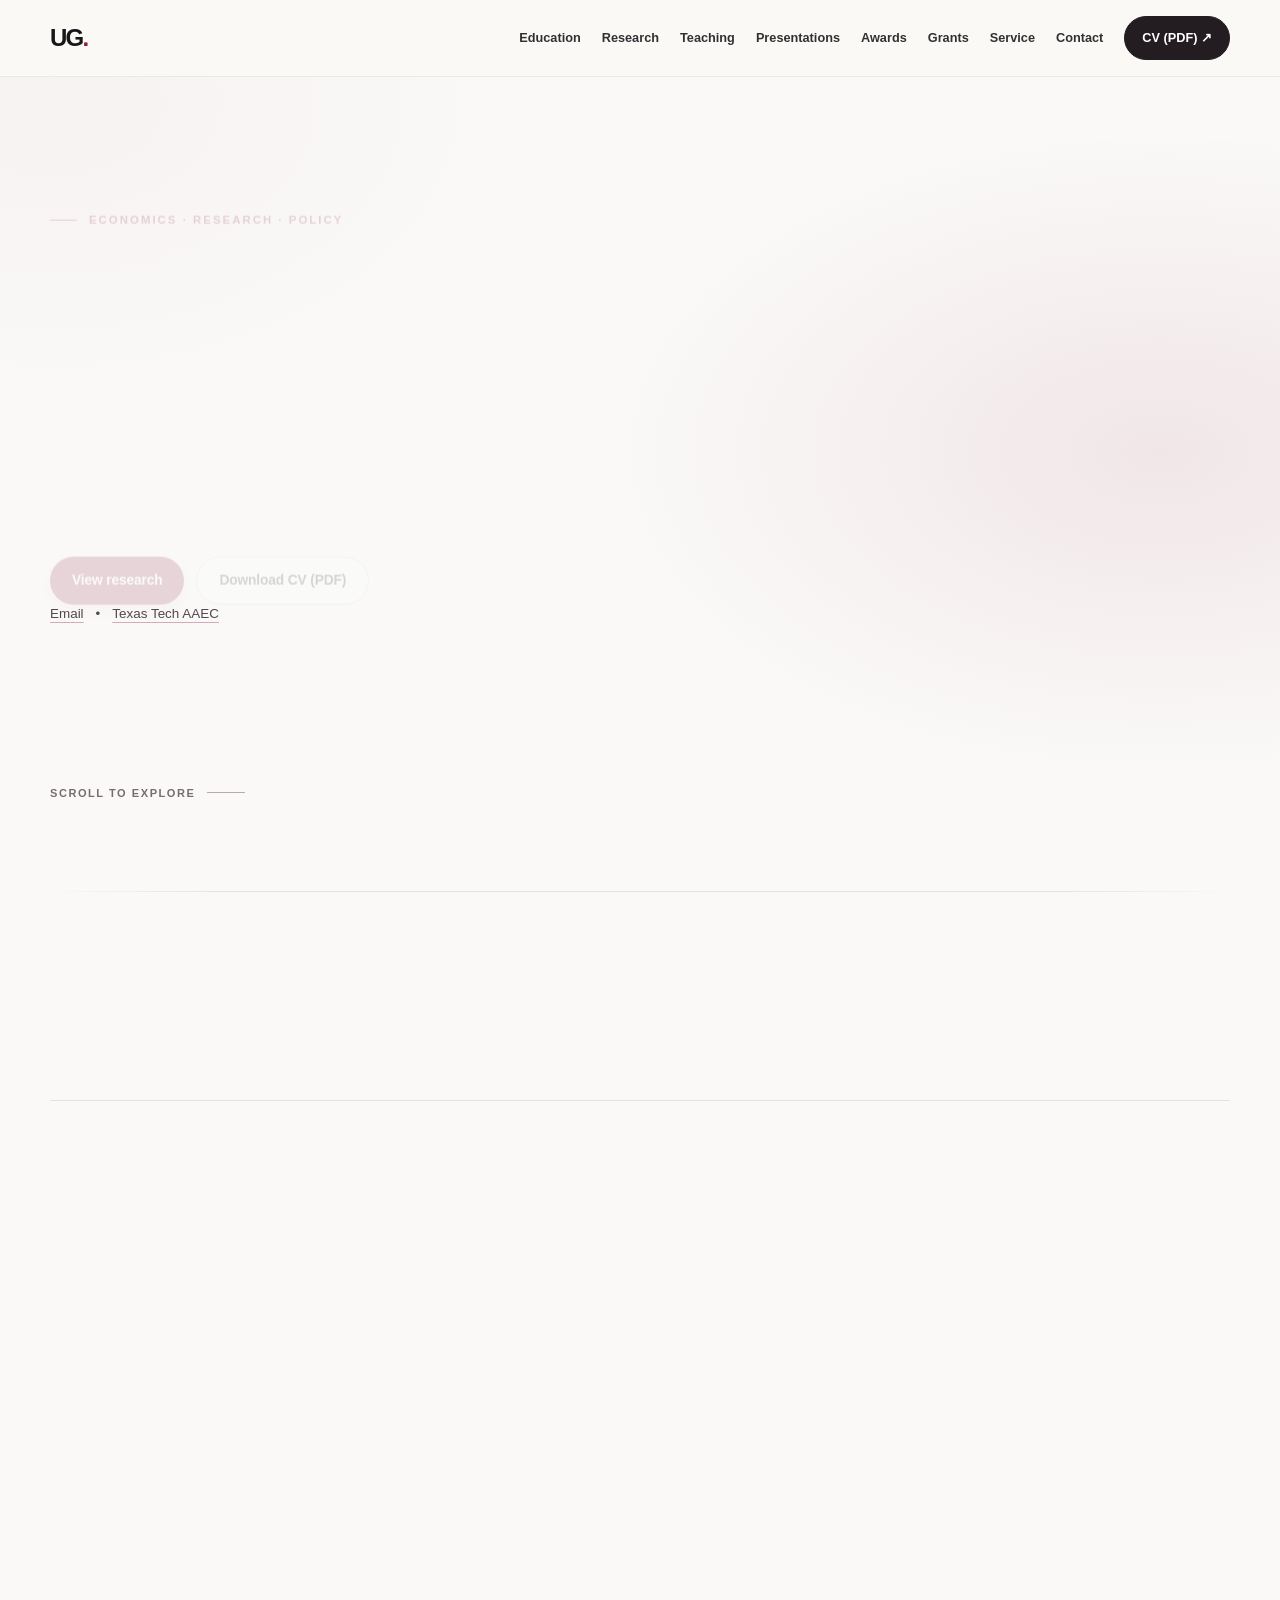
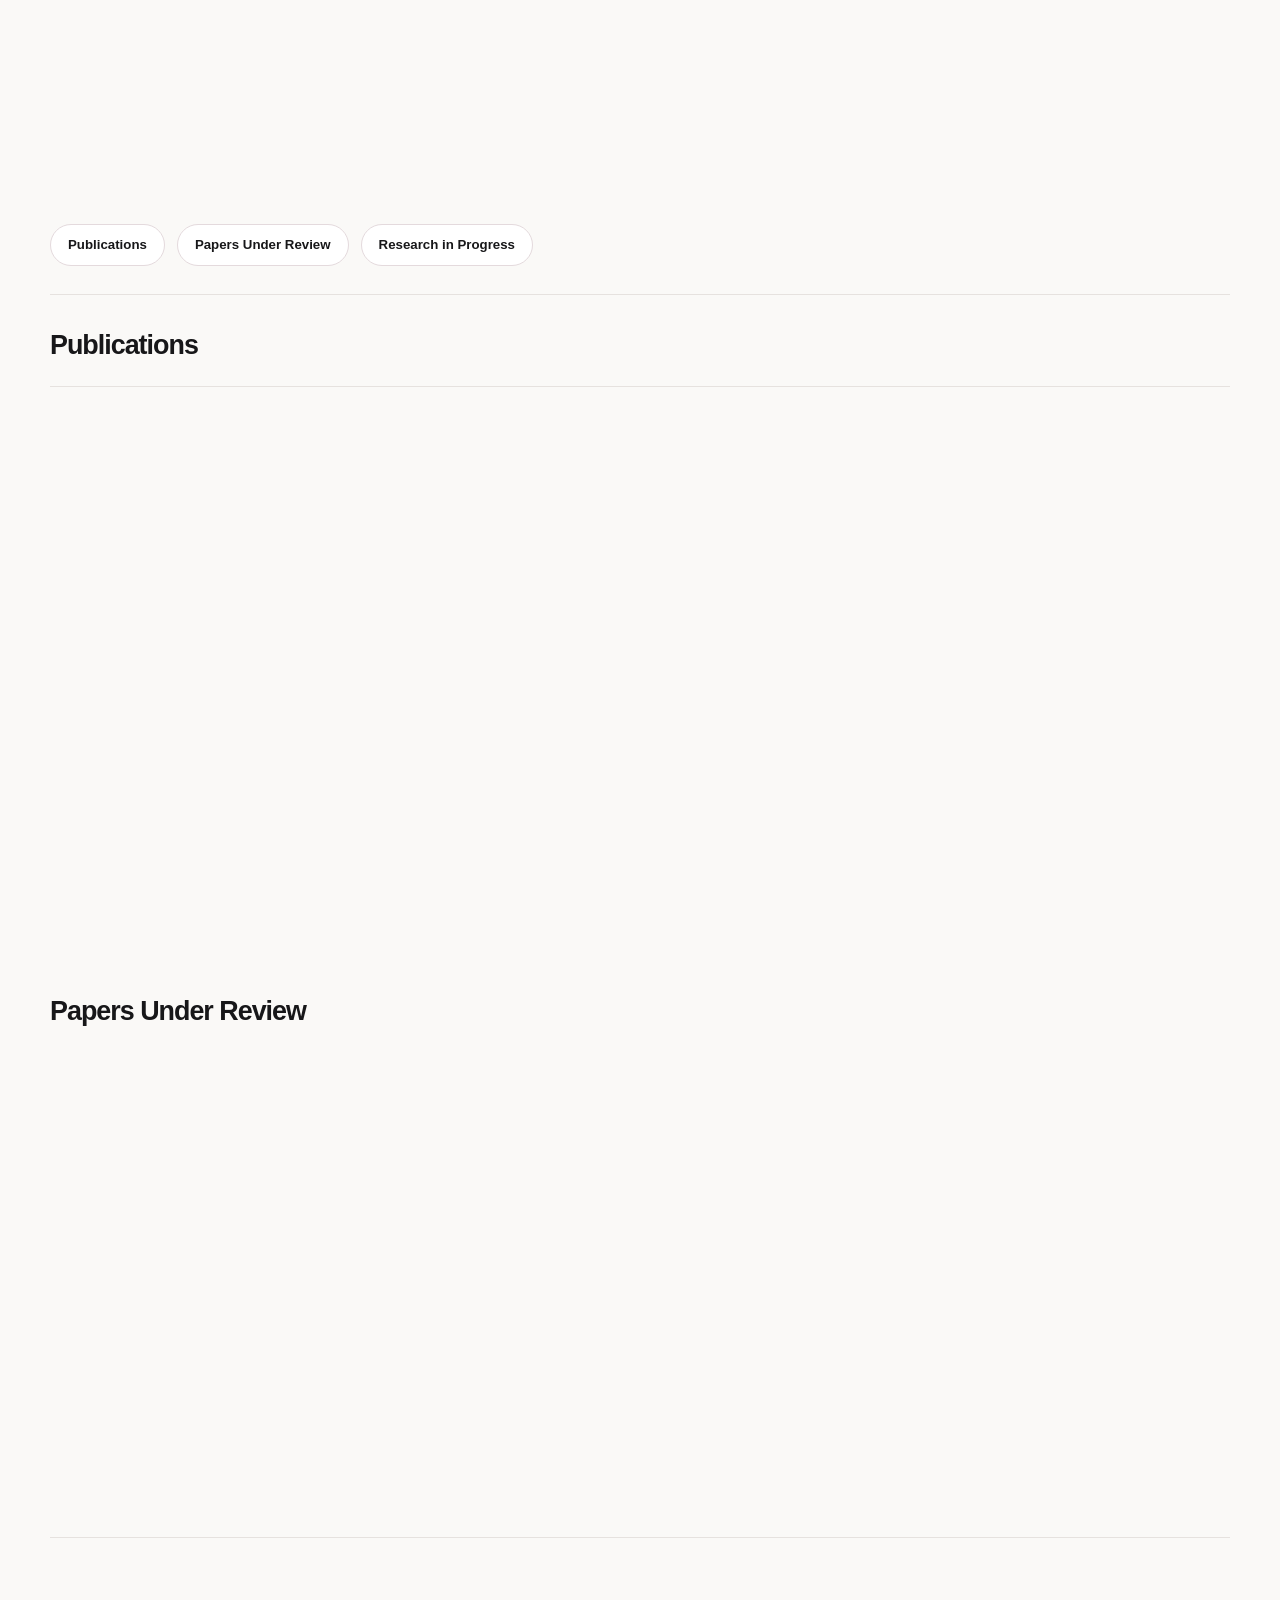
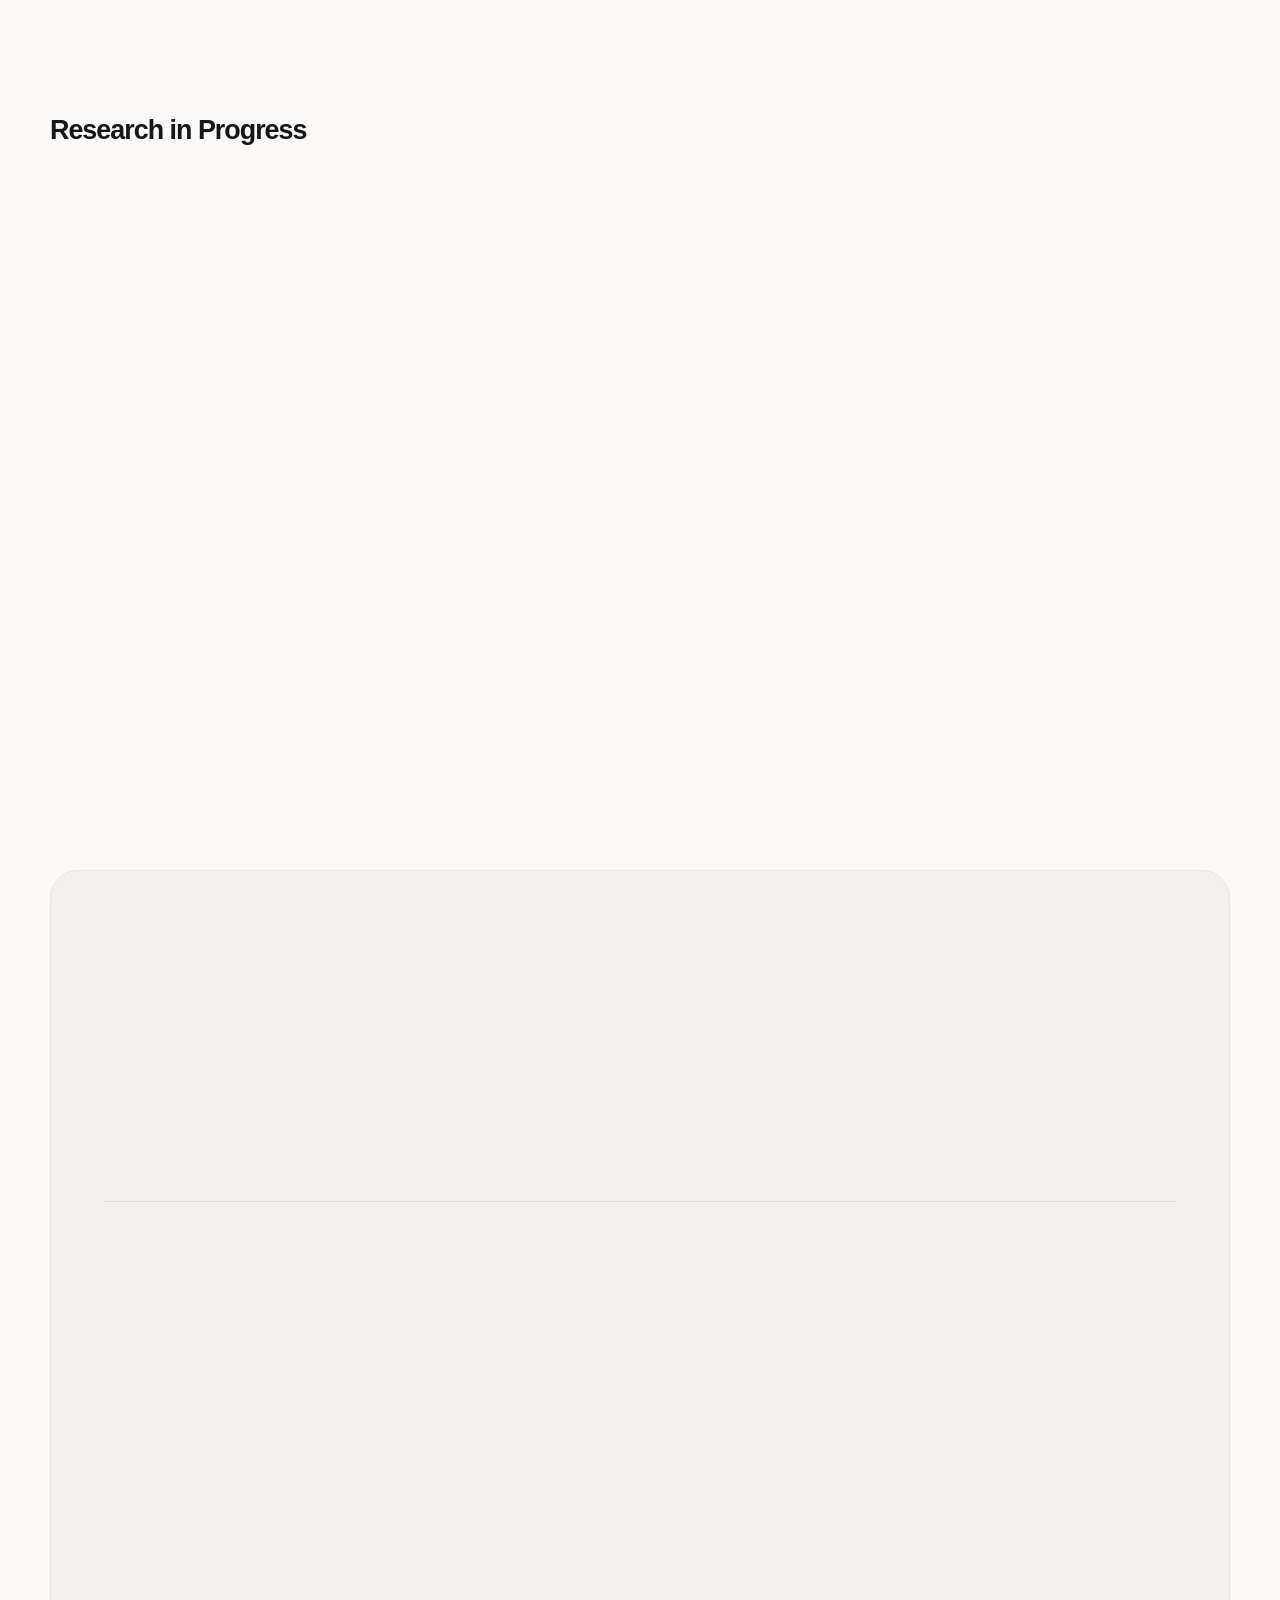
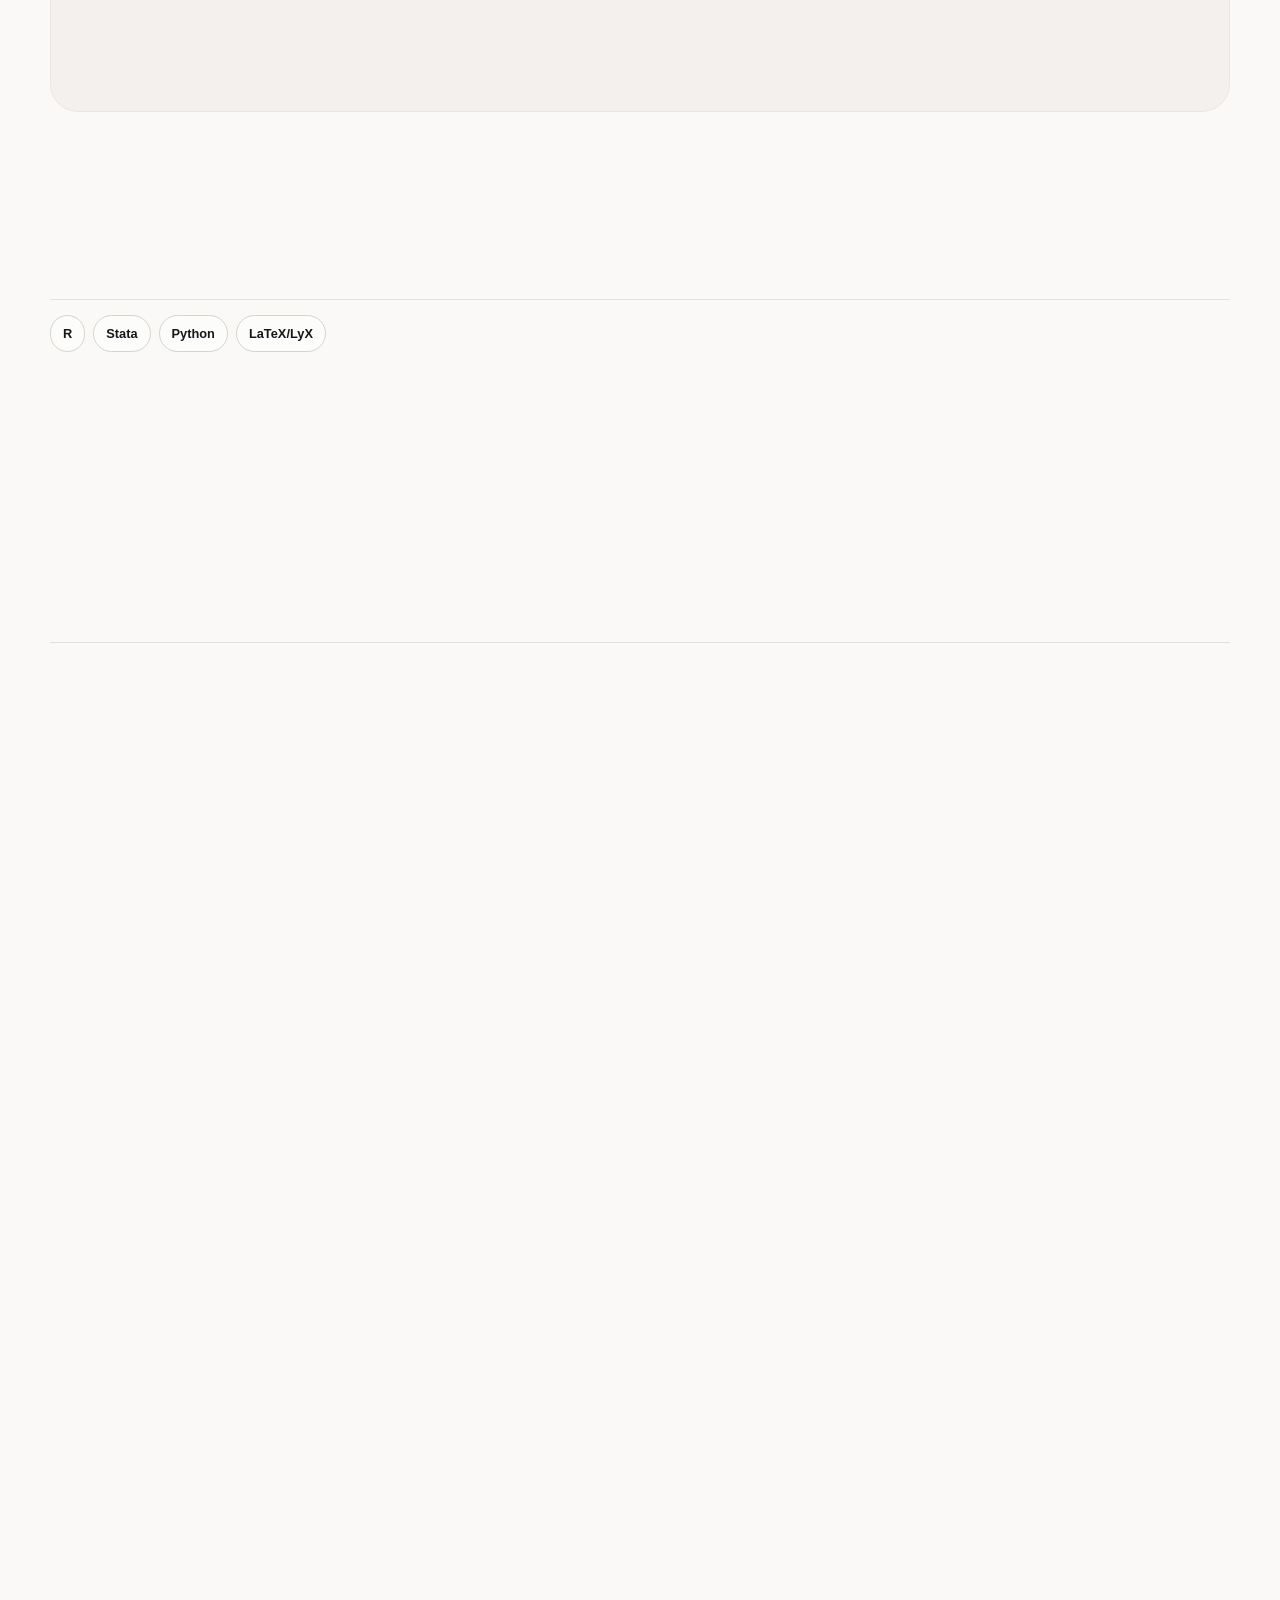
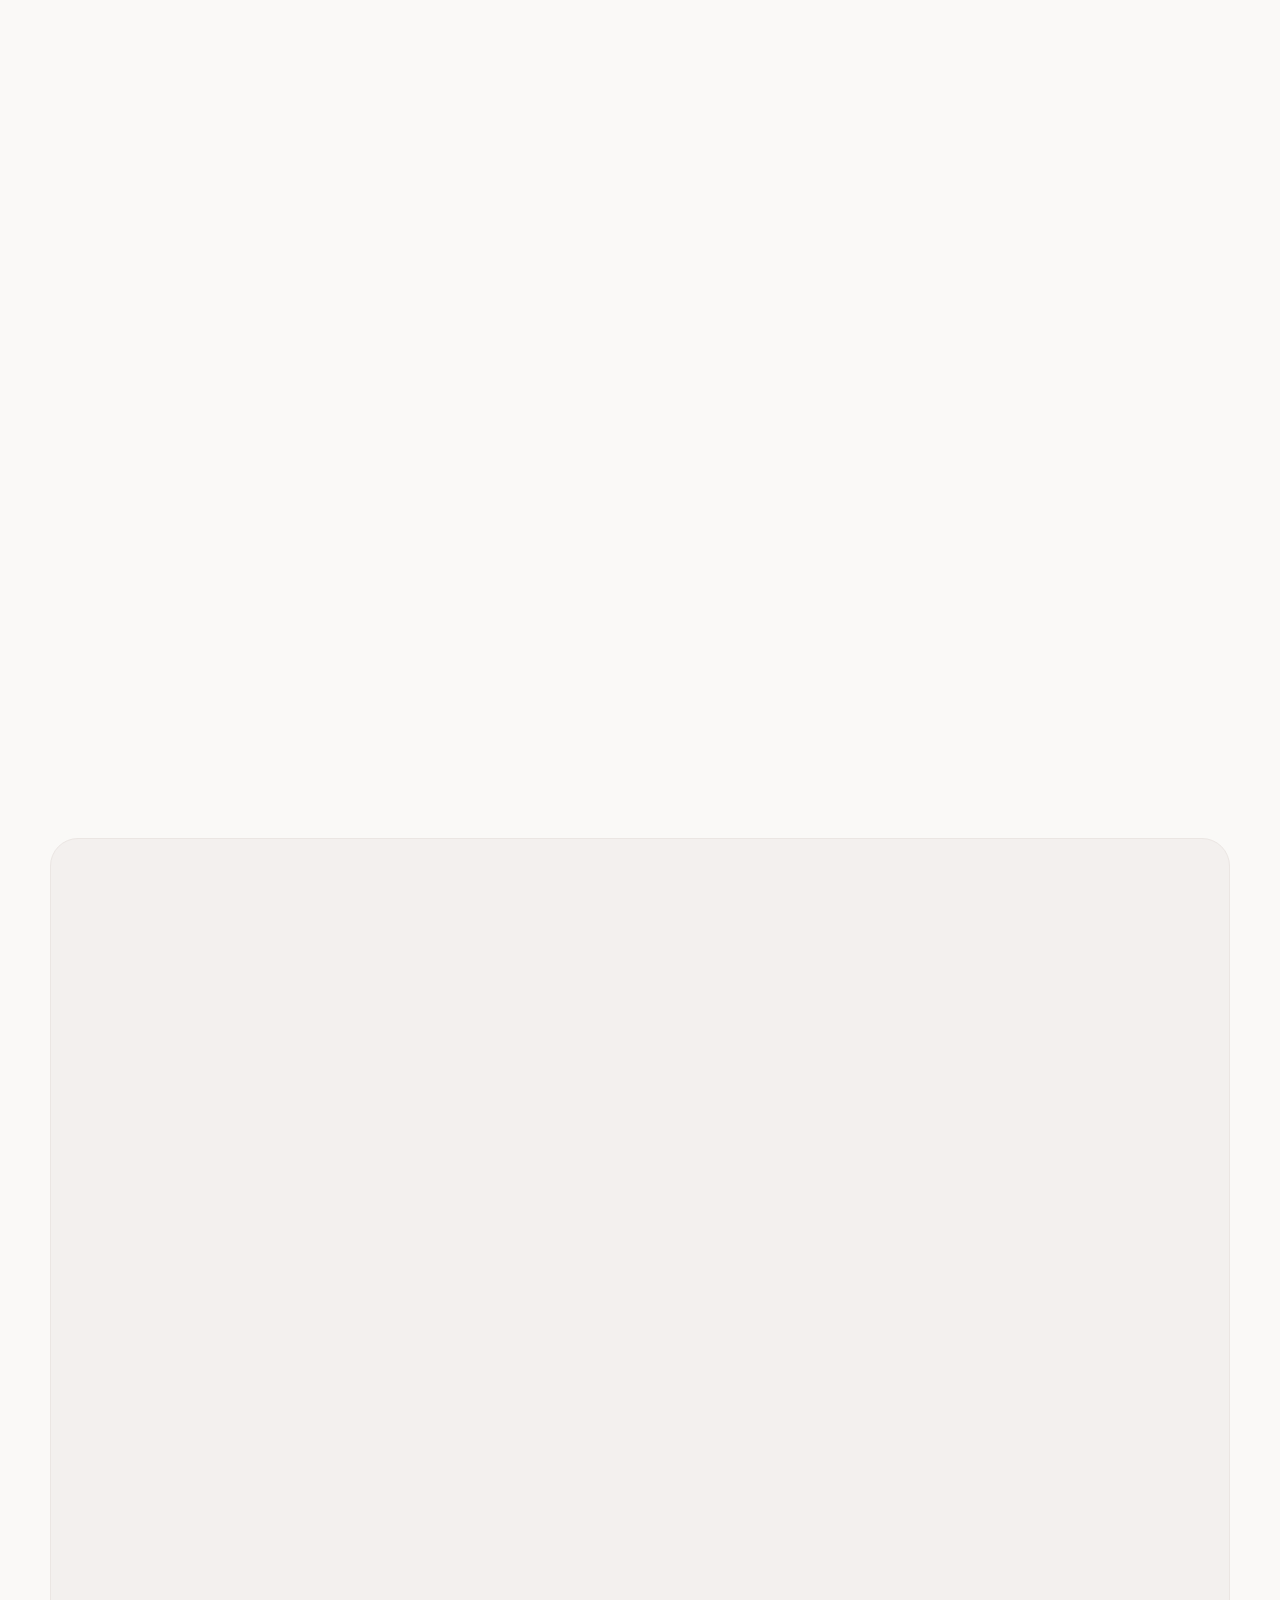
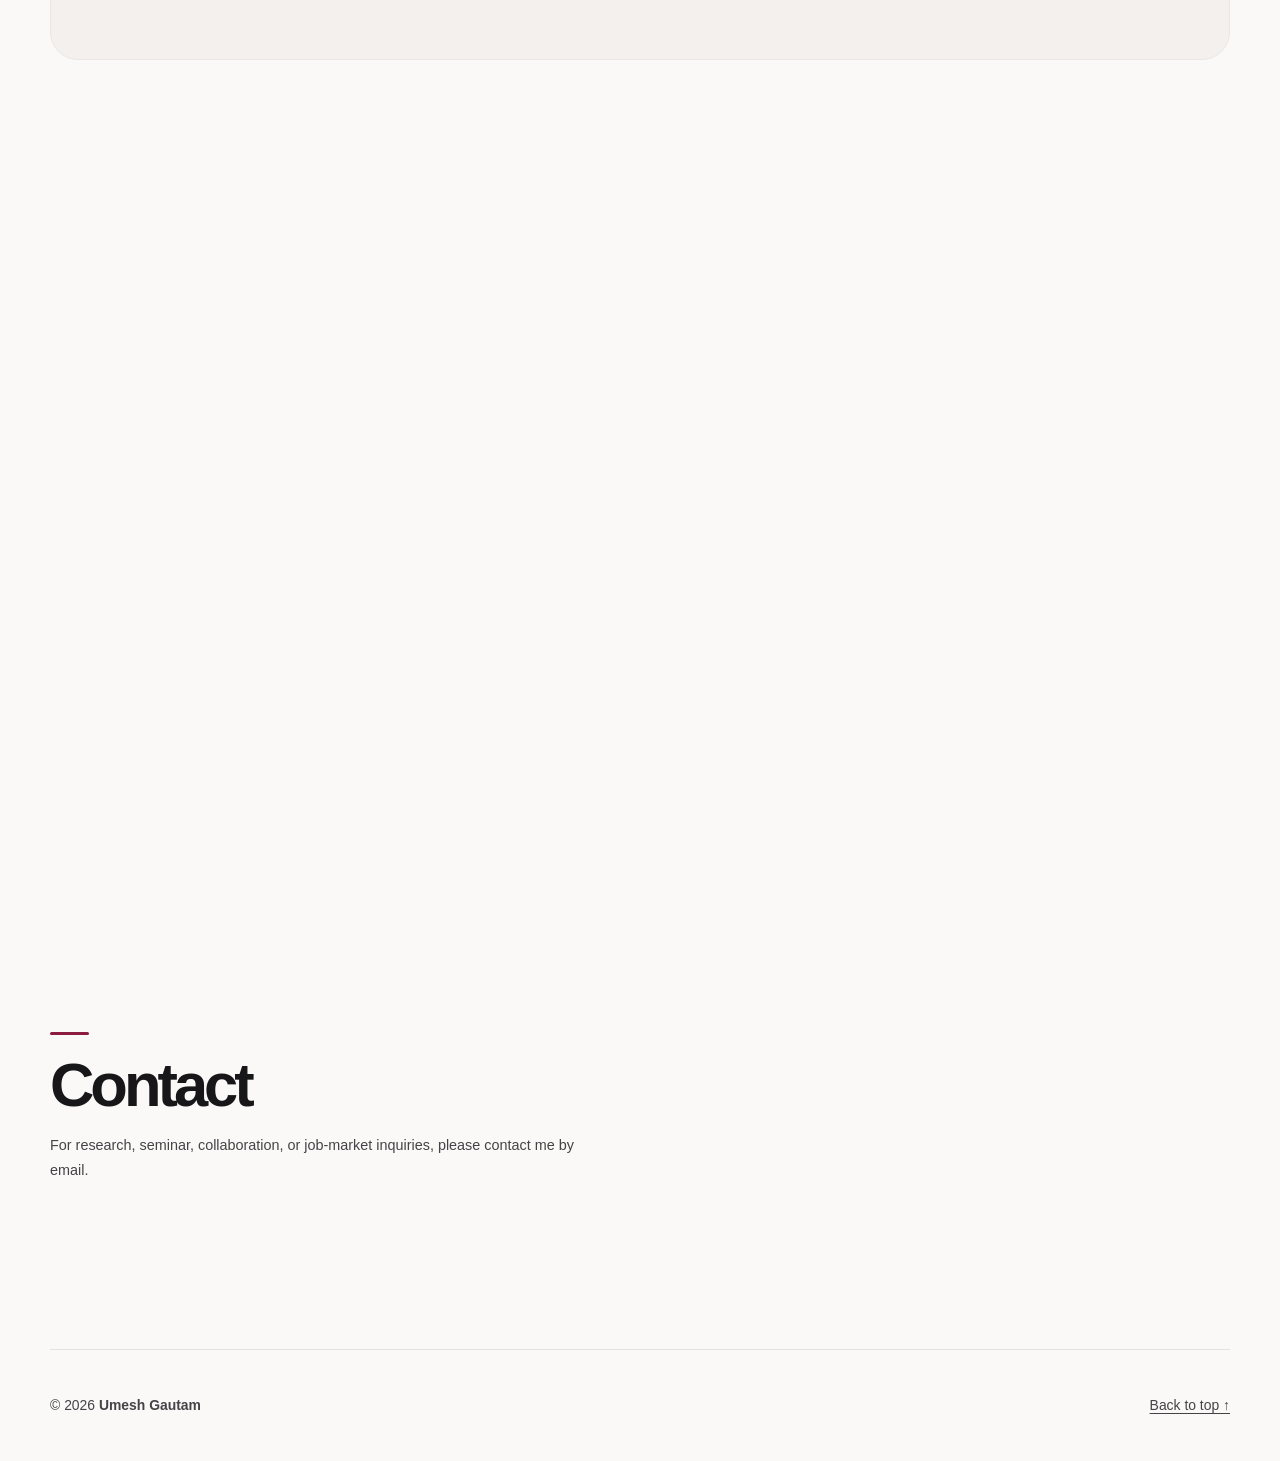
==== index.html @ ab6777d7 "Enable Apple-inspired academic site redesign without changing research content" ====
<!DOCTYPE html>
<html lang="en">
<head>
  <meta charset="utf-8"/>
  <meta name="viewport" content="width=device-width, initial-scale=1"/>
  <meta http-equiv="Content-Security-Policy" content="default-src 'none'; script-src 'self'; script-src-attr 'none'; style-src 'self'; style-src-attr 'none'; img-src 'self'; font-src 'self'; connect-src 'none'; object-src 'none'; base-uri 'none'; form-action 'none'; frame-src 'none'; worker-src 'none'; media-src 'none'; manifest-src 'none'; upgrade-insecure-requests"/>
  <meta name="referrer" content="no-referrer"/>
  <meta name="description" content="Umesh Gautam — Ph.D. candidate at Texas Tech University. Structural economic models, advanced econometric methods, and policy evaluation in international trade, industrial organization, labor, and production economics."/>
  <meta name="author" content="Umesh Gautam"/>
  <meta property="og:title" content="Umesh Gautam | Applied Economist"/>
  <meta property="og:description" content="Research in international trade, industrial organization, causal inference, production economics, and labor economics."/>
  <meta property="og:type" content="website"/>
  <title>Umesh Gautam | Applied Economist</title>
  <link href="assets/favicon.svg" rel="icon" type="image/svg+xml"/>
  <link href="styles.css?v=20261103-teaching-weight" rel="stylesheet"/>
  <link href="experience.css?v=20261107" rel="stylesheet"/>
  <script defer src="script.js"></script>
  <script defer src="experience.js?v=20261107"></script>
</head>
<body>
<a class="skip-link" href="#main">Skip to content</a>

<header class="site-header" id="top">
  <div class="nav-wrap">
    <a class="brand" href="#top" aria-label="Umesh Gautam home">UG<span>.</span></a>
    <button class="menu-button" type="button" aria-controls="site-nav" aria-expanded="false">Menu</button>
    <nav class="site-nav" id="site-nav" aria-label="Primary navigation">
      <a href="#education">Education</a>
      <a href="#research">Research</a>
      <a href="#teaching">Teaching</a>
      <a href="#presentations">Presentations</a>
      <a href="#awards">Awards</a>
      <a href="#grants">Grants</a>
      <a href="#service">Service</a>
      <a href="#contact">Contact</a>
      <a class="nav-cv" href="assets/Umesh_Gautam_CV.pdf" target="_blank" rel="noopener noreferrer">CV (PDF) ↗</a>
    </nav>
  </div>
</header>

<main id="main">
  <section class="hero section-shell" aria-labelledby="hero-title">
    <div class="hero-copy">
      <p class="hero-eyebrow">Economics · Research · Policy</p>
      <h1 id="hero-title">Umesh Gautam</h1>
      <p class="role">Ph.D. Student in Applied Economics, Texas Tech University</p>
      <p class="hero-intro">I work in international trade, industrial organization, and production and labor economics. I develop structural economic models and employ advanced econometric methods, including causal inference, and calibration to evaluate policies by analyzing their effects on trade, production, prices, employment, wages, and welfare across different market structures.</p>
      <div class="hero-actions">
        <a class="button primary" href="#research">View research</a>
        <a class="button secondary" href="assets/Umesh_Gautam_CV.pdf" target="_blank" rel="noopener noreferrer">Download CV (PDF)</a>
      </div>
      <div class="quick-links" aria-label="Quick links">
        <a href="mailto:umesh.gautam@ttu.edu">Email</a>
        <span aria-hidden="true">•</span>
        <a href="https://www.depts.ttu.edu/aaec/" target="_blank" rel="noopener noreferrer">Texas Tech AAEC</a>
      </div>
      <div class="hero-expertise" aria-label="Research fields and methods">
        <div class="expertise-group">
          <p class="expertise-label">Research fields</p>
          <p class="expertise-text">International Trade · Industrial Organization · Labor Economics · Production Economics</p>
        </div>
        <div class="expertise-group">
          <p class="expertise-label">Methods</p>
          <p class="expertise-text">Structural Economic Modeling · Advanced Econometric Methods · Causal Inference · Calibration</p>
        </div>
      </div>
      <div class="scroll-hint" aria-hidden="true"><span>Scroll to explore</span><span class="scroll-hint-line"></span></div>
    </div>

    <aside class="hero-card hero-photo" aria-label="Portrait">
      <div class="portrait">
        <img src="assets/Umesh_Gautam_Headshot.jpg" alt="Professional headshot of Umesh Gautam" width="900" height="900"/>
      </div>
    </aside>
  </section>

  <section class="section section-shell compact-section" id="education">
    <div class="section-heading compact-heading">
      <h2>Education</h2>
    </div>
    <div class="education-list">
      <article class="education-row education-primary">
        <div>
          <h3>Ph.D. in Applied Economics</h3>
          <p>Texas Tech University · Lubbock, Texas</p>
        </div>
        <span class="education-date">Expected Spring 2027</span>
      </article>
      <article class="education-row">
        <div>
          <h3>M.S. in Applied Economics</h3>
          <p>Texas Tech University · Lubbock, Texas</p>
        </div>
        <span class="education-date">Expected Fall 2026</span>
      </article>
      <article class="education-row">
        <div>
          <h3>M.A. in Economics</h3>
          <p>Texas Tech University · Lubbock, Texas</p>
        </div>
        <span class="education-date">2022</span>
      </article>
      <article class="education-row">
        <div>
          <h3>Bachelor of Business Administration</h3>
          <p>Kathmandu University · Nepal</p>
        </div>
        <span class="education-date">2017</span>
      </article>
    </div>
  </section>

  <section class="section section-shell" id="research">
    <div class="section-heading research-heading">
      <h2>Research</h2>
    </div>

    <nav class="research-subnav" aria-label="Research sections">
      <a href="#publications">Publications</a>
      <a href="#papers-under-review">Papers Under Review</a>
      <a href="#research-in-progress">Research in Progress</a>
    </nav>

    <div class="subsection-heading" id="publications"><h3>Publications</h3></div>
    <div class="paper-list">
      <article class="paper-item">
        <div class="paper-year">2026</div>
        <div class="paper-content">
          <h4>Implications of Mass Deportation for US Vegetable Production</h4>
          <p class="paper-authors">Stephen Devadoss and <strong>Umesh Gautam</strong> <span class="muted">(Authorship is shared equally.)</span></p>
          <p class="journal"><em>Journal of Agricultural and Resource Economics</em> 51(3): 537–553.</p>
          <div class="paper-links">
            <a class="text-button" href="https://doi.org/10.22004/ag.econ.376283" target="_blank" rel="noopener noreferrer">Published ↗</a>
            <button class="text-button abstract-toggle" type="button" aria-expanded="false">Abstract</button>
          </div>
          <div class="abstract-panel" hidden>
            <p>We develop a theoretical model to analyze the impacts of deporting undocumented workers and implement it empirically for US vegetable production, which employs low-skilled domestic, guest, and undocumented workers, along with high-skilled workers, materials, and capital. The results show that removing 1,000 undocumented workers leads to a negligible increase in low-skilled domestic employment (59 workers) and an annual wage increase of $57 per worker, indicating very limited but positive labor-market adjustment. In contrast, reduced labor availability lowers vegetable output by $35.07 million and reduces returns to complementary inputs. Moreover, removing half of the undocumented workforce reduces vegetable output by $2.55 billion.</p>
          </div>
        </div>
      </article>
      <article class="paper-item">
        <div class="paper-year">2026</div>
        <div class="paper-content">
          <h4>Impacts of Deportation on Employment, Wages, and Output in California Vegetable Production</h4>
          <p class="paper-authors"><strong>Umesh Gautam</strong> and Stephen Devadoss</p>
          <p class="journal"><em>Applied Economics Education and Extension</em>, 8(2).</p>
          <div class="paper-links">
            <a class="text-button" href="https://doi.org/10.71162/aeee.358040" target="_blank" rel="noopener noreferrer">Published ↗</a>
            <a class="text-button" href="https://www.aeeejournal.org/applied-economics-insights/thematic-section-implications-of-new-immigration-policies-for-specific-us-agricultural-sectors/impacts-of-deportation-on-employment-wages-and-output-in-california-vegetable-production" target="_blank" rel="noopener noreferrer">Abstract ↗</a>
          </div>
        </div>
      </article>
      <article class="paper-item">
        <div class="paper-year">2027 <span class="pub-status">(Forthcoming)</span></div>
        <div class="paper-content">
          <h4>Implications of Stricter Immigration Policies for US Fruit Production</h4>
          <p class="paper-authors"><strong>Umesh Gautam</strong> and Stephen Devadoss</p>
          <p class="journal"><em>Journal of Agricultural and Resource Economics</em></p>
          <div class="paper-links">
            <button class="text-button abstract-toggle" type="button" aria-expanded="false">Abstract</button>
          </div>
          <div class="abstract-panel" hidden>
            <p>This study develops a nested constant elasticity of substitution production model to examine the effects of stricter immigration enforcement on U.S. fruit production. The model distinguishes domestic, H-2A guest, and undocumented low-skilled workers, alongside high-skilled labor, materials, and capital. Stricter enforcement reduces undocumented employment, and additional domestic and guest-worker employment only partly compensates for the loss. As a result, fruit output falls and output prices rise. The study also examines how labor- and capital-augmenting technological improvements can mitigate production losses under tighter enforcement.</p>
          </div>
        </div>
      </article>
    </div>

    <div class="subsection-heading" id="papers-under-review"><h3>Papers Under Review</h3></div>
    <article class="feature-paper">
      <div class="paper-kicker">Job Market Paper</div>
      <h3>Does Market Conduct Matter? Evidence from Global Tree-Nut Trade</h3>
      <p class="paper-authors"><strong>Umesh Gautam</strong></p>
      <p class="paper-summary">Global tree-nut trade is modeled using structural gravity with endogenous markups and a representative multiproduct firm in each exporting country. Perfect, monopolistic, Bertrand, and Cournot competition are evaluated against observed trade shares, with Cournot providing the best fit. A free-trade counterfactual predicts substantial differences in trade reallocation and welfare across forms of market conduct. Results remain robust when allowing more symmetric firms per exporting country.</p>
    </article>

    <div class="paper-list">
      <article class="paper-item">
        <div class="paper-year">2026</div>
        <div class="paper-content">
          <h4>Effects of Mergers and Acquisitions on Retail Prices</h4>
          <p class="paper-authors"><strong>Umesh Gautam</strong>, Wesley Blundell, Stephen Devadoss, and Jeffrey Luckstead</p>
        </div>
      </article>
    </div>
    <div class="subsection-heading" id="research-in-progress">
      <h3>Research in Progress</h3>
    </div>
    <div class="project-grid">
      <article class="project-card">
        <span class="project-status">In Progress</span>
        <h4>Pharmaceutical Mergers, Market Power, and Drug Prices in the United States</h4>
        <p class="project-authors"><strong>Umesh Gautam</strong> and Stephen Devadoss</p>
        <p>Examines how pharmaceutical mergers and acquisitions affect drug prices and investigates the market conditions under which consolidation produces larger price effects.</p>
        <span class="project-method">Industrial Organization · Mergers &amp; Acquisitions · Drug Prices</span>
      </article>
      <article class="project-card">
        <span class="project-status">In Progress</span>
        <h4>Implications of Tariff Policies in the U.S. Automobile Industry</h4>
        <p class="project-authors"><strong>Umesh Gautam</strong> and Stephen Devadoss</p>
        <p>Examines how tariff policies affect firm profitability and overall welfare in a U.S. automobile industry characterized by oligopolistic competition.</p>
        <span class="project-method">Industrial Organization · Trade Policy</span>
      </article>
      <article class="project-card">
        <span class="project-status">In Progress</span>
        <h4>Critical Mineral Trade: A Structural Gravity Analysis</h4>
        <p class="project-authors">Samina Aryal, Stephen Devadoss, and <strong>Umesh Gautam</strong></p>
        <p>Uses structural gravity to assess the 2024 U.S. Section 301 tariffs on critical-mineral products and their effects on international trade reallocation.</p>
        <span class="project-method">International Trade · Structural Gravity · Tariff Policy</span>
      </article>
    </div>
  </section>

  <section class="section section-shell section-tint" id="teaching">
    <div class="section-heading">
      <h2>Teaching Experience</h2>
      <p>At Texas Tech, I am an independent instructor for Fundamentals of Ag. &amp; Applied Economics and am scheduled to teach Agricultural Statistics in Spring 2027. I have also supported Ph.D.-level Applied Microeconomics I, Principles of Economics, Intermediate Macroeconomics, and Econometrics.</p>
    </div>
    <div class="timeline">
      <div class="timeline-item">
        <div class="timeline-date">Scheduled Spring 2027</div>
        <div><h3>Independent Instructor</h3><p>AAEC 2301 · Agricultural Statistics · Texas Tech University</p></div>
      </div>
      <div class="timeline-item">
        <div class="timeline-date">Fall 2026</div>
        <div><h3>Independent Instructor</h3><p>AAEC 2305 · Fundamentals of Ag. &amp; Applied Economics · Texas Tech University</p></div>
      </div>
      <div class="timeline-item">
        <div class="timeline-date">Spring 2024<br/><span>Spring 2026</span></div>
        <div><h3>Teaching Assistant</h3><p>AAEC 6315 · Applied Microeconomics I (Ph.D.) · Texas Tech University</p></div>
      </div>
      <div class="timeline-item">
        <div class="timeline-date">2019–2021</div>
        <div><h3>Teaching Assistant</h3><p>Principles of Economics · Intermediate Macroeconomics · Econometrics · Texas Tech University</p></div>
      </div>
    </div>
  </section>

  <section class="section section-shell compact-section" id="skills">
    <div class="section-heading compact-heading">
      <h2>Technical Skills</h2>
    </div>
    <div class="skills-list" aria-label="Technical skills">
      <span>R</span><span>Stata</span><span>Python</span><span>LaTeX/LyX</span>
    </div>
  </section>

  <section class="section section-shell" id="presentations">
    <div class="section-heading">
      <h2>Conference Presentations</h2>
    </div>
    <div class="activity-list">
      <article class="activity-row">
        <span>June 2026</span>
        <div><h3>Effects of Immigration Enforcement in the U.S. Fruit Sector</h3><p>Western Agricultural Economics Association (WAEA) Annual Meeting · Flagstaff, Arizona</p></div>
      </article>
      <article class="activity-row">
        <span>February 2026</span>
        <div><h3>Implications of Mass Deportation for U.S. Vegetable Production</h3><p>Southern Agricultural Economics Association (SAEA) Annual Meeting · Louisville, Kentucky</p></div>
      </article>
      <article class="activity-row">
        <span>October 2025</span>
        <div><h3>Implications of Mass Deportation for U.S. Vegetable Production</h3><p>Three Minute Thesis (3MT) Competition · Texas Tech University</p></div>
      </article>
      <article class="activity-row">
        <span>October 2025</span>
        <div><h3>Implications of Mass Deportation for U.S. Vegetable Production</h3><p>Davis College Poster Competition · Texas Tech University</p></div>
      </article>
    </div>
  </section>

  <section class="section section-shell" id="awards">
    <div class="section-heading">
      <h2>Honors &amp; Awards</h2>
    </div>
    <div class="recognition-grid">
      <article><span>April 2026</span><h3>Bloom Award</h3><p>Spring into Discovery Research Slam Competition, Texas Tech University.<br/><strong>Consequences of Stricter Immigration Enforcement for U.S. Vegetable Production.</strong></p></article>
      <article><span>2025</span><h3>Summer Thesis/Dissertation Research Award</h3><p>Texas Tech University</p></article>
      <article><span>2025</span><h3>Graduate Student Mentor</h3><p>Davis College Gordon and Joyce Davis Endowed Scholarship, Texas Tech University</p></article>
      <article><span>2024</span><h3>Graduate Student Mentor</h3><p>Davis College Gordon and Joyce Davis Endowed Scholarship, Texas Tech University</p></article>
      <article><span>2020</span><h3>Study Abroad Competitive Scholarship</h3><p>Texas Tech University</p></article>
      <article><span>2017</span><h3>Winner, Advertisement Competition</h3><p>Kathmandu, Nepal</p></article>
      <article><span>2016</span><h3>First Runner-up, National Management Festival</h3><p>Kathmandu, Nepal</p></article>
      <article><span>2015</span><h3>Global Commitment Award</h3><p>Global Enterprise Experience, New Zealand</p></article>
    </div>
  </section>

  <section class="section section-shell compact-section" id="grants">
    <div class="section-heading compact-heading">
      <h2>Research Grants</h2>
    </div>
    <div class="recognition-grid grant-grid">
      <article>
        <span>2025 · $12,000</span>
        <h3>Ethnic Population in the United States and Vegetable Imports</h3>
        <p>Davis College Undergraduate Research Grant, Texas Tech University</p>
        <p>Project Director: Stephen Devadoss<br/>
           Undergraduate Student: Shin Naing<br/>
           Graduate Student Mentor: <strong>Umesh Gautam</strong></p>
      </article>
      <article>
        <span>2024 · $12,000</span>
        <h3>U.S.-Mexico GM Corn Trade Dispute</h3>
        <p>Davis College Undergraduate Research Grant, Texas Tech University</p>
        <p>Project Director: Stephen Devadoss<br/>
           Undergraduate Student: Chase Hall<br/>
           Graduate Student Mentor: <strong>Umesh Gautam</strong></p>
      </article>
    </div>
  </section>

  <section class="section section-shell section-tint" id="service">
    <div class="section-heading">
      <h2>Service</h2>
    </div>
    <div class="service-grid">
      <article class="service-column">
        <h3>Journal Referee</h3>
        <p class="referee-journal">Applied Economics Education and Extension</p>
        <h3>Professional Service</h3>
        <div class="activity-list compact-list">
          <article class="activity-row"><span>June 2026</span><div><h4>Session Moderator</h4><p>“Labor, Automation, and Migration,” Western Agricultural Economics Association Annual Meeting, Flagstaff, Arizona</p></div></article>
          <article class="activity-row"><span>2016</span><div><h4>Coordinator</h4><p>Kathmandu University Annual Co-Curricular Events, Nepal</p></div></article>
          <article class="activity-row"><span>2014</span><div><h4>Organizer</h4><p>Kathmandu University Annual Co-Curricular Events, Nepal</p></div></article>
          <article class="activity-row"><span>2014–2016</span><div><h4>Organizer</h4><p>KUSOM Annual Festival, Kathmandu University, Nepal</p></div></article>
        </div>
      </article>
      <article class="service-column">
        <h3>Volunteer Service</h3>
        <div class="activity-list compact-list">
          <article class="activity-row"><span>2013–2015</span><div><h4>Volunteer</h4><p>Eco-Carnival, Kathmandu University, Nepal</p></div></article>
        </div>
      </article>
    </div>
  </section>

  <section class="section section-shell compact-section" id="references">
    <div class="section-heading compact-heading">
      <h2>References</h2>
    </div>
    <div class="reference-grid">
      <article>
        <h3>Dr. Stephen Devadoss</h3>
        <p>Professor and Emabeth Thompson Endowed Professor<br/>Department of Agricultural and Applied Economics<br/>Texas Tech University</p>
        <a href="mailto:stephen.devadoss@ttu.edu">stephen.devadoss@ttu.edu</a>
      </article>
      <article>
        <h3>Dr. Benaissa Chidmi</h3>
        <p>Associate Professor<br/>Department of Agricultural and Applied Economics<br/>Texas Tech University</p>
        <a href="mailto:benaissa.chidmi@ttu.edu">benaissa.chidmi@ttu.edu</a>
      </article>
      <article>
        <h3>Dr. Michael Noel</h3>
        <p>Professor<br/>Department of Economics<br/>Texas Tech University</p>
        <a href="mailto:michael.noel@ttu.edu">michael.noel@ttu.edu</a>
      </article>
      <article>
        <h3>Dr. Khondoker A. Mottaleb</h3>
        <p>Assistant Professor<br/>Department of Agricultural and Applied Economics<br/>Texas Tech University</p>
        <a href="mailto:K.Mottaleb@ttu.edu">K.Mottaleb@ttu.edu</a>
      </article>
      <article>
        <h3>Dr. Jeffrey Luckstead</h3>
        <p>Distinguished Professor of Agricultural and Resource Economics<br/>School of Economic Sciences<br/>Washington State University</p>
        <a href="mailto:jluckstead@wsu.edu">jluckstead@wsu.edu</a>
      </article>
    </div>
  </section>

  <section class="section section-shell contact-section" id="contact">
    <div>
      <h2>Contact</h2>
      <p>For research, seminar, collaboration, or job-market inquiries, please contact me by email.</p>
    </div>
    <div class="contact-card">
      <a class="email-link" href="mailto:umesh.gautam@ttu.edu">umesh.gautam@ttu.edu ↗</a>
      <p>Department of Agricultural &amp; Applied Economics<br/>Texas Tech University<br/>Lubbock, Texas</p>
      <div class="contact-actions">
        <a href="assets/Umesh_Gautam_CV.pdf" target="_blank" rel="noopener noreferrer">CV</a>
        <a href="https://www.depts.ttu.edu/aaec/" target="_blank" rel="noopener noreferrer">Department</a>
      </div>
    </div>
  </section>
</main>

<footer class="site-footer section-shell">
  <p>© <span id="year">2026</span> <strong>Umesh Gautam</strong></p>
  <a href="#top">Back to top ↑</a>
</footer>
</body>
</html>
---- styles.css ----
:root {
  --ink: #15191f;
  --muted: var(--ink);
  --paper: #f8f7f3;
  --white: #ffffff;
  --line: #dedbd1;
  --accent: #8c1d40;
  --accent-soft: #f4e9ed;
  --max: 1120px;
  --radius: 14px;
  --shadow: 0 12px 34px rgba(17, 24, 39, 0.06);
}

* { box-sizing: border-box; }
html { scroll-behavior: smooth; }
body {
  margin: 0;
  color: var(--ink);
  background: var(--paper);
  font-family: Inter, ui-sans-serif, -apple-system, BlinkMacSystemFont, "Segoe UI", sans-serif;
  line-height: 1.62;
  font-weight: 500;
  -webkit-font-smoothing: antialiased;
}
a { color: inherit; }
button, a { -webkit-tap-highlight-color: transparent; }
::selection { background: var(--accent); color: white; }

.skip-link { position: absolute; left: -9999px; top: 0; background: var(--ink); color: white; padding: 10px 14px; z-index: 999; }
.skip-link:focus { left: 8px; top: 8px; }
.section-shell { width: min(calc(100% - 40px), var(--max)); margin-inline: auto; }

.site-header {
  position: sticky;
  top: 0;
  z-index: 50;
  background: rgba(248, 247, 243, .91);
  backdrop-filter: blur(16px);
  border-bottom: 1px solid rgba(222, 219, 209, .85);
}
.nav-wrap {
  width: min(calc(100% - 40px), var(--max));
  margin: 0 auto;
  min-height: 66px;
  display: flex;
  align-items: center;
  justify-content: space-between;
  gap: 18px;
}
.brand { text-decoration: none; font-weight: 850; letter-spacing: -.05em; font-size: 1.28rem; }
.brand span { color: var(--accent); }
.site-nav { display: flex; align-items: center; gap: 17px; font-size: .82rem; }
.site-nav a { text-decoration: none; color: var(--ink); transition: color .2s ease; }
.site-nav a:hover { color: var(--accent); }
.site-nav .nav-cv { color: white; background: var(--ink); padding: 7px 12px; border-radius: 999px; }
.menu-button { display: none; }

.hero {
  display: grid;
  grid-template-columns: minmax(0, 1.5fr) minmax(275px, .5fr);
  align-items: start;
  gap: 34px;
  padding-top: 34px;
  padding-bottom: 38px;
}
.eyebrow { margin: 0 0 7px; font-size: .69rem; font-weight: 800; text-transform: uppercase; letter-spacing: .13em; color: var(--accent); }
.hero h1 {
  margin: 0;
  font-family: Georgia, "Times New Roman", serif;
  font-size: clamp(1.85rem, 2.7vw, 2.18rem);
  letter-spacing: -.045em;
  line-height: 1;
  font-weight: 700;
}
.role { margin: 10px 0 11px; font-size: clamp(1rem, 1.5vw, 1.14rem); line-height: 1.35; color: var(--ink); }
 .hero-intro { max-width: 760px; margin: 0; font-size: .88rem; line-height: 1.58; color: var(--ink); }
 .hero-actions { display: flex; flex-wrap: wrap; gap: 9px; margin-top: 16px; }
.button { display: inline-flex; align-items: center; justify-content: center; min-height: 40px; padding: 0 16px; border-radius: 999px; text-decoration: none; font-weight: 750; font-size: .86rem; }
.button.primary { background: var(--accent); color: white; }
.button.secondary { border: 1px solid #c9c6bd; background: rgba(255,255,255,.62); }
 .quick-links { display: flex; align-items: center; gap: 9px; margin-top: 11px; font-size: .79rem; color: var(--muted); }
.quick-links a { text-underline-offset: 3px; }

.hero-card { overflow: hidden; border: 1px solid var(--line); border-radius: 14px; background: var(--white); box-shadow: 0 8px 24px rgba(17,24,39,.05); }
.portrait { aspect-ratio: 5 / 4; background: #e7e6e2; overflow: hidden; }
.portrait img { display: block; width: 100%; height: 100%; object-fit: cover; object-position: 50% 38%; }
 .hero-card-body { padding: 14px 15px 15px; }
.profile-section { margin: 0; }
.mini-label { display: block; margin: 0 0 7px; font-size: .63rem; font-weight: 850; text-transform: uppercase; letter-spacing: .12em; color: var(--accent); }
.tag-list { display: grid; grid-template-columns: repeat(2, minmax(0, 1fr)); gap: 6px; list-style: none; padding: 0; margin: 0; }
.tag-list li { display: flex; align-items: center; min-height: 37px; background: #f7f6f2; border: 1px solid #e2dfd6; border-left: 2px solid var(--accent); border-radius: 7px; padding: 6px 8px; font-size: .68rem; font-weight: 720; line-height: 1.2; }
.profile-toolkit { margin-top: 12px; padding-top: 11px; border-top: 1px solid #ecebea; }
.method-list { display: flex; flex-wrap: wrap; gap: 6px; }
.method-list span { display: inline-flex; align-items: center; min-height: 27px; padding: 4px 8px; border: 1px solid #e2dfd6; border-radius: 999px; background: #fff; color: var(--ink); font-size: .65rem; font-weight: 690; line-height: 1.15; }
.availability { display: flex; gap: 8px; align-items: center; padding-top: 11px; margin-top: 11px; border-top: 1px solid #ecebea; font-size: .72rem; color: var(--ink); }
.status-dot { width: 7px; height: 7px; border-radius: 50%; background: #2f8f5b; box-shadow: 0 0 0 4px rgba(47,143,91,.10); }

 .section { padding-top: 44px; padding-bottom: 44px; scroll-margin-top: 66px; }
.compact-section { padding-top: 42px; padding-bottom: 42px; }
.section-heading { max-width: 800px; margin-bottom: 18px; }
.compact-heading { margin-bottom: 16px; }
.research-heading { margin-bottom: 16px; }
.section-heading h2, .contact-section h2 {
  margin: 0 0 9px;
  font-family: Georgia, "Times New Roman", serif;
  font-size: clamp(1.32rem, 1.85vw, 1.6rem);
  line-height: 1.08;
  letter-spacing: -.034em;
}
 .section-heading p:last-child { color: var(--muted); font-size: .9rem; line-height: 1.62; }

.education-list { border-top: 1px solid var(--line); }
.education-row {
  display: grid;
  grid-template-columns: 1fr auto;
  gap: 28px;
  align-items: center;
  padding: 15px 0;
  border-bottom: 1px solid var(--line);
}
.education-row h3 { margin: 0 0 2px; font-family: Georgia, serif; font-size: 1.02rem; letter-spacing: -.012em; }
.education-row p { margin: 0; color: var(--muted); font-size: .86rem; }
.education-date { color: var(--accent); font-size: .78rem; font-weight: 800; white-space: nowrap; }
.education-primary h3 { color: var(--ink); }

 .experience-card { border-top: 1px solid var(--line); border-bottom: 1px solid var(--line); padding: 19px 0; }
.experience-meta { display: flex; justify-content: space-between; gap: 24px; align-items: baseline; font-size: .9rem; }
.experience-meta span { color: var(--accent); font-size: .78rem; font-weight: 800; white-space: nowrap; }
.experience-role { margin: 7px 0 10px; color: var(--ink); font-weight: 700; font-size: .9rem; }
.experience-card > p:last-of-type { max-width: 880px; color: var(--muted); font-size: .9rem; }


 .feature-paper { position: relative; background: var(--white); border: 1px solid var(--line); border-top: 3px solid var(--accent); border-radius: 13px; padding: clamp(19px, 2.5vw, 26px); box-shadow: 0 8px 22px rgba(17,24,39,.04); }
.paper-kicker { color: var(--accent); text-transform: uppercase; letter-spacing: .13em; font-size: .68rem; font-weight: 850; }
 .feature-paper h3 { max-width: 920px; margin: 9px 0 7px; font-family: Georgia, serif; font-size: clamp(1.08rem, 1.45vw, 1.27rem); line-height: 1.24; letter-spacing: -.017em; }
.paper-authors { margin: 0 0 14px; color: var(--ink); font-size: .88rem; }
 .paper-summary { max-width: 930px; font-size: .86rem; line-height: 1.62; color: var(--ink); }
 .result-callout { margin: 18px 0; padding: 13px 15px; background: var(--accent-soft); border-left: 3px solid var(--accent); border-radius: 0 10px 10px 0; display: grid; gap: 4px; }
.result-callout span { text-transform: uppercase; letter-spacing: .11em; font-size: .63rem; font-weight: 850; color: var(--accent); }
 .result-callout strong { font-family: Georgia, serif; font-size: .84rem; line-height: 1.46; }
.paper-links { display: flex; flex-wrap: wrap; gap: 14px; align-items: center; }
.text-button { appearance: none; border: 0; background: transparent; padding: 0; color: var(--accent); text-decoration: underline; text-decoration-thickness: 1px; text-underline-offset: 4px; font: inherit; font-size: .82rem; font-weight: 750; cursor: pointer; }
.abstract-panel { max-width: 940px; margin-top: 15px; padding-top: 15px; border-top: 1px solid var(--line); color: var(--ink); font-size: .86rem; line-height: 1.68; }
.abstract-panel p { margin: 0; }
 .subsection-heading { margin: 30px 0 12px; display: flex; align-items: end; justify-content: space-between; gap: 18px; }
 .subsection-heading h3 { margin: 0; font-family: Georgia, serif; font-size: 1.15rem; letter-spacing: -.017em; }
.split-heading span { color: var(--muted); font-size: .78rem; }
.paper-list { border-top: 1px solid var(--line); }
 .paper-item { display: grid; grid-template-columns: 70px 1fr; gap: 16px; padding: 17px 0; border-bottom: 1px solid var(--line); }
.paper-year { font-family: Georgia, serif; font-size: 1rem; color: var(--accent); }
 .paper-content h4 { margin: 0 0 5px; font-family: Georgia, serif; font-size: .99rem; line-height: 1.32; }
.paper-content p { margin-top: 6px; font-size: .88rem; }
.journal { color: var(--ink); }
.paper-content .paper-summary { margin: 5px 0 8px; font-size: .86rem; line-height: 1.5; color: var(--ink); }
.paper-content .paper-summary + .paper-links { margin-top: 3px; }

.muted { color: var(--muted); }
 .project-grid { display: grid; grid-template-columns: repeat(2, 1fr); gap: 12px; }
.project-card { display: flex; flex-direction: column; background: #f3f2ed; border: 1px solid #ddd9ce; border-radius: 11px; padding: 17px; }
.project-status { color: var(--accent); text-transform: uppercase; font-size: .62rem; font-weight: 850; letter-spacing: .1em; }
 .project-card h4 { margin: 8px 0 6px; font-family: Georgia, serif; font-size: .96rem; line-height: 1.3; }
 .project-card p { color: var(--ink); font-size: .8rem; line-height: 1.54; }
.project-authors { margin: 0 0 7px !important; color: var(--accent) !important; font-size: .74rem !important; font-weight: 700; }
.project-method { margin-top: auto; padding-top: 13px; border-top: 1px solid #d9d5ca; color: var(--ink); font-size: .71rem; font-weight: 750; }

 .section-tint { background: #eeece6; border-radius: 14px; padding-left: clamp(18px, 3.5vw, 38px); padding-right: clamp(18px, 3.5vw, 38px); }
.timeline { border-top: 1px solid #d2cec2; }
 .timeline-item { display: grid; grid-template-columns: 145px 1fr; gap: 18px; padding: 16px 0; border-bottom: 1px solid #d2cec2; }
.timeline-date { color: var(--accent); font-weight: 800; font-size: .8rem; }
.timeline-date span { color: var(--accent); font-weight: 800; }
 .timeline h3 { margin: 0 0 4px; font-family: Georgia, serif; font-size: .98rem; }
.timeline p { margin: 0; color: var(--ink); font-size: .87rem; }

 .skills-list { display: flex; flex-wrap: wrap; gap: 8px; border-top: 1px solid var(--line); padding-top: 15px; }
.skills-list span { border: 1px solid #d7d4ca; background: rgba(255,255,255,.56); border-radius: 999px; padding: 7px 12px; font-size: .8rem; font-weight: 720; color: var(--ink); }

.activity-list { border-top: 1px solid var(--line); }
 .activity-row { display: grid; grid-template-columns: 112px 1fr; gap: 17px; padding: 15px 0; border-bottom: 1px solid var(--line); }
.activity-row > span { color: var(--accent); font-size: .76rem; font-weight: 800; }
 .activity-row h3, .activity-row h4 { margin: 0 0 3px; font-family: Georgia, serif; font-size: .95rem; line-height: 1.32; }
.activity-row p { margin: 0; color: var(--muted); font-size: .84rem; }

.recognition-grid { display: grid; grid-template-columns: repeat(2, 1fr); gap: 12px; }
 .recognition-grid article { border: 1px solid var(--line); border-radius: 11px; background: rgba(255,255,255,.5); padding: 16px; }
.recognition-grid span { color: var(--accent); font-size: .7rem; font-weight: 800; }
 .recognition-grid h3 { margin: 5px 0 4px; font-family: Georgia, serif; font-size: .93rem; line-height: 1.32; }
.recognition-grid p { margin: 0; color: var(--muted); font-size: .8rem; }

 .service-grid { display: grid; grid-template-columns: 1.25fr .75fr; gap: 34px; }
.service-column > h3 { margin: 0 0 14px; font-family: Georgia, serif; font-size: 1.13rem; }
.referee-journal { margin: 0 0 26px; padding: 13px 0 15px; border-top: 1px solid var(--line); border-bottom: 1px solid var(--line); color: var(--muted); font-size: .84rem; font-style: normal; }
.compact-list .activity-row { grid-template-columns: 100px 1fr; padding: 16px 0; }
.compact-list .activity-row h4 { font-size: .94rem; }

.reference-grid { display: grid; grid-template-columns: repeat(2, minmax(0, 1fr)); gap: 12px; }
 .reference-grid article { border-top: 2px solid var(--accent); background: rgba(255,255,255,.56); padding: 15px 14px; }
.reference-grid h3 { margin: 0 0 5px; font-family: Georgia, serif; font-size: 1rem; }
.reference-grid p { margin: 0 0 8px; color: var(--muted); font-size: .78rem; }
.reference-grid a { color: var(--accent); font-size: .76rem; text-underline-offset: 3px; }

 .contact-section { display: grid; grid-template-columns: 1fr 1fr; gap: 44px; align-items: center; }
.contact-section > div:first-child > p:last-child { color: var(--muted); max-width: 540px; font-size: .9rem; }
.contact-card { background: var(--white); border: 1px solid var(--line); border-radius: 16px; padding: 23px; box-shadow: 0 12px 36px rgba(17,24,39,.05); }
.email-link { display: inline-block; font-family: Georgia, serif; font-size: clamp(1rem, 1.7vw, 1.25rem); text-decoration: none; color: var(--accent); }
.contact-card p { color: var(--ink); font-size: .86rem; }
.contact-actions { display: flex; gap: 16px; padding-top: 15px; margin-top: 15px; border-top: 1px solid var(--line); }
.contact-actions a { font-size: .8rem; font-weight: 750; text-underline-offset: 3px; }
.site-footer { min-height: 78px; border-top: 1px solid var(--line); display: flex; align-items: center; justify-content: space-between; color: var(--muted); font-size: .8rem; }
.site-footer a { text-underline-offset: 3px; }

@media (max-width: 980px) {
  .menu-button { display: inline-flex; border: 1px solid var(--line); border-radius: 999px; background: white; padding: 7px 11px; font: inherit; font-size: .8rem; }
  .site-nav { position: absolute; top: 66px; left: 20px; right: 20px; display: none; flex-direction: column; align-items: stretch; gap: 0; background: white; border: 1px solid var(--line); border-radius: 14px; padding: 9px; box-shadow: var(--shadow); }
  .site-nav.open { display: flex; }
  .site-nav a { padding: 10px 11px; border-radius: 8px; }
  .site-nav .nav-cv { margin-top: 4px; text-align: center; }
  .hero { grid-template-columns: 1fr; gap: 24px; padding-top: 34px; padding-bottom: 34px; }
  .hero-card { max-width: 500px; }
  .project-grid, .recognition-grid { grid-template-columns: 1fr; }
  .service-grid, .contact-section { grid-template-columns: 1fr; gap: 38px; }
  .reference-grid { grid-template-columns: 1fr; }
}

@media (max-width: 680px) {
  .section-shell, .nav-wrap { width: min(calc(100% - 28px), var(--max)); }
  .hero { padding-top: 28px; padding-bottom: 30px; }
  .hero h1 { font-size: clamp(1.8rem, 8vw, 2.15rem); }
  .section { padding-top: 38px; padding-bottom: 38px; }
  .compact-section { padding-top: 36px; padding-bottom: 36px; }
  .education-row { grid-template-columns: 1fr; gap: 5px; align-items: start; }
  .education-date { grid-row: 2; }
  .experience-meta { flex-direction: column; gap: 4px; align-items: flex-start; }
  .paper-item { grid-template-columns: 1fr; gap: 6px; }
  .paper-year { font-size: .78rem; }
  .timeline-item { grid-template-columns: 1fr; gap: 7px; }
  .activity-row, .compact-list .activity-row { grid-template-columns: 1fr; gap: 5px; }
  .section-tint { border-radius: 14px; }
  .site-footer { flex-direction: column; justify-content: center; gap: 5px; }
  .site-footer p { margin: 0; }
}

@media (prefers-reduced-motion: reduce) {
  html { scroll-behavior: auto; }
  *, *::before, *::after { transition-duration: .01ms !important; animation-duration: .01ms !important; }
}

/* v9: compact first-screen layout and tighter vertical rhythm */
.hero {
  grid-template-columns: minmax(0, 1.65fr) minmax(250px, .46fr);
  gap: 28px;
  padding-top: 24px;
  padding-bottom: 18px;
}
.hero-copy { padding-top: 2px; }
.hero h1 { font-size: clamp(1.8rem, 2.45vw, 2.08rem); }
.role { margin: 8px 0 10px; font-size: clamp(.98rem, 1.35vw, 1.08rem); }
.hero-intro { max-width: 780px; font-size: .85rem; line-height: 1.52; }
.hero-intro strong { color: var(--ink); font-weight: 720; }
.hero-actions { margin-top: 13px; }
.quick-links { margin-top: 9px; }

.hero-card { border-radius: 12px; }
.portrait { aspect-ratio: 16 / 10; }
.portrait img { object-position: 50% 35%; }
.hero-card-body { padding: 12px 13px 13px; }
.mini-label { margin-bottom: 6px; font-size: .61rem; }
.tag-list { gap: 5px; }
.tag-list li {
  min-height: 33px;
  padding: 5px 7px;
  font-size: .66rem;
  border-radius: 6px;
}
.profile-toolkit { margin-top: 9px; padding-top: 9px; }
.method-line {
  margin: 0;
  color: var(--ink);
  font-size: .68rem;
  font-weight: 700;
  letter-spacing: .005em;
}
.method-line span { color: var(--accent); padding: 0 4px; }
.method-items {
  display: grid;
  grid-template-columns: minmax(0, 1fr);
  gap: 6px;
  list-style: none;
  margin: 0;
  padding: 0;
}
.method-items li {
  display: flex;
  align-items: center;
  gap: 8px;
  color: var(--ink);
  font-size: .70rem;
  line-height: 1.35;
  font-weight: 700;
}
.method-items li::before {
  content: "";
  width: 5px;
  height: 5px;
  flex: 0 0 5px;
  border-radius: 50%;
  background: var(--accent);
}
.method-list, .availability { display: none; }

.section { padding-top: 34px; padding-bottom: 34px; }
.compact-section { padding-top: 30px; padding-bottom: 30px; }
.section-heading { margin-bottom: 14px; }
.compact-heading, .research-heading { margin-bottom: 12px; }
.subsection-heading { margin: 24px 0 10px; }
.education-row { padding: 12px 0; }
.experience-card { padding: 15px 0; }
.paper-item { padding: 14px 0; }
.activity-row { padding: 12px 0; }
.timeline-item { padding: 13px 0; }
.recognition-grid article { padding: 13px; }
.reference-grid article { padding: 12px; }

@media (max-width: 980px) {
  .hero { gap: 20px; padding-top: 26px; padding-bottom: 22px; }
  .hero-card { max-width: 430px; }
}

@media (max-width: 680px) {
  .hero { padding-top: 22px; padding-bottom: 22px; }
  .section { padding-top: 30px; padding-bottom: 30px; }
  .compact-section { padding-top: 27px; padding-bottom: 27px; }
  .tag-list { grid-template-columns: 1fr 1fr; }
}

/* Methods sit beneath Research Fields within the portrait card. */
.profile-methods {
  margin-top: 12px;
  padding-top: 11px;
  border-top: 1px solid #ece8e0;
}
.profile-method-list {
  display: grid;
  grid-template-columns: repeat(2, minmax(0, 1fr));
  gap: 6px;
  margin: 0;
  padding: 0;
  list-style: none;
}
.profile-method-list li {
  display: flex;
  align-items: center;
  min-width: 0;
  min-height: 34px;
  padding: 6px 7px;
  border: 1px solid #e4e1d9;
  border-radius: 6px;
  background: #faf9f6;
  color: var(--ink);
  font-size: .65rem;
  font-weight: 680;
  line-height: 1.23;
}
@media (max-width: 980px) {
  .hero {
    grid-template-columns: minmax(0, 1fr);
    gap: 22px;
  }
  .hero-card {
    width: 100%;
    max-width: 430px;
  }
}
@media (max-width: 680px) {
  .profile-method-list { gap: 6px; }
}

/* v10: cleaner single-title hierarchy in lower sections */
#teaching .section-heading, #presentations .section-heading, #awards .section-heading,
#service .section-heading, #references .section-heading, #skills .section-heading,
#research-experience .section-heading { margin-bottom: 12px; }
#teaching .section-heading h2, #presentations .section-heading h2, #awards .section-heading h2,
#service .section-heading h2, #references .section-heading h2, #skills .section-heading h2,
#research-experience .section-heading h2 { margin-bottom: 0; }
#service .service-column > h3 { margin-top: 2px; }
#contact.contact-section h2 { margin: 0 0 8px; }

/* v11: balanced academic homepage profile.
   Use one typographic system for research fields and methods. */
.hero {
  padding-top: 24px;
  padding-bottom: 12px;
}
.hero-copy { padding-top: 0; }
.hero h1 {
  margin-bottom: 4px;
  letter-spacing: -.035em;
}
.hero-card {
  box-shadow: 0 5px 18px rgba(17, 24, 39, .045);
}
.hero-card .portrait { aspect-ratio: 1.82; }
.hero-card-body { padding: 12px 14px 14px; }
.hero-card .mini-label {
  font-size: .65rem;
  font-weight: 760;
  letter-spacing: .1em;
  margin-bottom: 7px;
}
.hero-card .tag-list,
.hero-card .profile-method-list {
  display: grid;
  grid-template-columns: repeat(2, minmax(0, 1fr));
  column-gap: 9px;
  row-gap: 7px;
  margin: 0;
  padding: 0;
  list-style: none;
}
.hero-card .tag-list li,
.hero-card .profile-method-list li {
  display: flex;
  align-items: center;
  min-width: 0;
  min-height: 28px;
  margin: 0;
  padding: 2px 3px 2px 8px;
  border: 0;
  border-left: 2px solid var(--accent);
  border-radius: 0;
  background: transparent;
  color: var(--ink);
  font-family: inherit;
  font-size: .72rem;
  font-weight: 650;
  line-height: 1.28;
  letter-spacing: 0;
}
.hero-card .profile-methods {
  margin-top: 12px;
  padding-top: 11px;
  border-top: 1px solid #e5e1d9;
}
.hero + #education {
  padding-top: 19px;
}
@media (max-width: 980px) {
  .hero {
    grid-template-columns: minmax(0, 1fr);
    gap: 22px;
    padding-bottom: 18px;
  }
  .hero + #education { padding-top: 23px; }
}
@media (max-width: 680px) {
  .hero { padding-top: 23px; }
  .hero-card { width: 100%; max-width: 360px; }
  .hero-card .tag-list li,
  .hero-card .profile-method-list li { font-size: .74rem; }
}

/* v12: simplified academic profile; no decorative lines or cramped columns. */
.hero-copy .role {
  white-space: nowrap;
}
.hero-card .profile-section {
  margin: 0;
}
.hero-card .profile-terms {
  margin: 0;
  color: var(--ink);
  font-size: .78rem;
  line-height: 1.65;
  font-weight: 550;
  overflow-wrap: normal;
}
.hero-card .profile-fields .mini-label,
.hero-card .profile-methods .mini-label {
  margin-bottom: 5px;
}
.hero-card .profile-methods {
  margin-top: 14px;
  padding-top: 0;
  border-top: 0;
}
@media (max-width: 980px) {
  .hero-copy .role { white-space: normal; }
}

/* v13: Research introduction and areas are arranged with the portrait
   in a balanced two-column academic profile. */
.hero {
  grid-template-columns: minmax(0, 1fr) 260px;
  gap: clamp(26px, 3.4vw, 48px);
  align-items: start;
  padding-bottom: 12px;
}
.hero-copy { min-width: 0; }
.hero-copy .hero-intro {
  max-width: 790px;
  font-size: .87rem;
  line-height: 1.56;
}
.hero-photo {
  width: 100%;
  border-radius: 11px;
}
.hero-photo .portrait {
  aspect-ratio: 4 / 5;
}
.hero-photo .portrait img {
  object-position: 50% 41%;
}
.hero-expertise {
  display: grid;
  grid-template-columns: 1fr 1fr;
  column-gap: 30px;
  row-gap: 14px;
  max-width: 800px;
  margin-top: 21px;
  padding-top: 15px;
  border-top: 1px solid var(--line);
}
.expertise-group { min-width: 0; }
.expertise-label {
  margin: 0 0 7px;
  color: var(--accent);
  font-size: .65rem;
  font-weight: 780;
  letter-spacing: .09em;
  line-height: 1.3;
  text-transform: uppercase;
}
.expertise-text {
  margin: 0;
  color: var(--ink);
  font-size: .79rem;
  line-height: 1.65;
  font-weight: 550;
}
.hero + #education { padding-top: 19px; }
@media (min-width: 740px) and (max-width: 980px) {
  .hero { grid-template-columns: minmax(0, 1fr) 215px; gap: 24px; }
  .hero-photo { max-width: none; }
  .hero-copy .role { white-space: normal; }
  .hero-expertise { column-gap: 16px; }
}
@media (max-width: 739px) {
  .hero { grid-template-columns: minmax(0, 1fr); gap: 19px; }
  .hero-photo { width: 100%; max-width: 310px; }
  .hero-expertise { gap: 16px; }
}
@media (max-width: 480px) {
  .hero-expertise { grid-template-columns: 1fr; gap: 15px; }
  .hero-copy .role { white-space: normal; }
}

/* Consistent presentation of research grants and publication status. */
.grant-grid article p + p { margin-top: 8px; }
.grant-grid article p strong { font-weight: 700; color: var(--ink); }
.grant-grid article h3 { font-size: 1rem; line-height: 1.35; }
.paper-year .pub-status { display: block; font-family: Inter, ui-sans-serif, sans-serif; font-size: .59rem; font-weight: 680; letter-spacing: -.03em; line-height: 1.5; }

/* Grants and forthcoming styles */
.grant-grid article p + p { margin-top: 8px; }
.grant-grid article p strong { font-weight: 700; color: var(--ink); }
.grant-grid article h3 { font-size: 1rem; line-height: 1.35; }
.paper-year .pub-status { display: block; font-family: Inter, ui-sans-serif, sans-serif; font-size: .59rem; font-weight: 680; letter-spacing: -.03em; line-height: 1.5; }

/* Research section navigation mirrors the CV section order. */
.research-subnav {
  display: flex;
  flex-wrap: wrap;
  gap: 10px 22px;
  margin: 0 0 16px;
  padding: 0 0 14px;
  border-bottom: 1px solid var(--line);
}
.research-subnav a {
  color: var(--ink);
  font-size: .84rem;
  font-weight: 720;
  text-decoration: underline;
  text-decoration-color: var(--accent);
  text-underline-offset: 5px;
  text-decoration-thickness: 1px;
}
.research-subnav a:hover,
.research-subnav a:focus-visible {
  color: var(--accent);
}
#research .subsection-heading h3 {
  font-size: 1.24rem;
}
#publications, #papers-under-review, #research-in-progress {
  scroll-margin-top: 90px;
}
#research .research-subnav + .subsection-heading {
  margin-top: 9px;
}

/* Research grants: emphasize the researcher's name only, without other bold details. */
.grant-grid article > span,
.grant-grid article h3,
.grant-grid article p { font-weight: 400; }
.grant-grid article p strong { font-weight: 700; }

/* Paper titles and researcher names use one consistent emphasis system. */
#research .feature-paper h3,
#research .paper-content h4,
#research .project-card h4 {
  font-weight: 700;
}
#research .paper-authors strong,
#research .project-authors strong {
  font-weight: 700;
}
#grants .grant-grid article h3 {
  font-weight: 400;
}
#grants .grant-grid article p strong {
  font-weight: 700;
}

/* Keep forthcoming publication status regular weight, matching the CV. */
#research .paper-year,
#research .paper-year .pub-status { font-weight: 400; }

/* Teaching appointments use regular-weight titles to match the CV. */
#teaching .timeline-item h3 { font-weight: 400; }
---- experience.css ----
/* Apple-inspired editorial redesign for Umesh Gautam's academic site.
   All academic content remains in index.html. No external libraries or fonts. */
:root{
  --paper:#faf9f7;
  --white:#fff;
  --ink:#171719;
  --muted:#444347;
  --line:#e6e2df;
  --accent:#8c1d40;
  --accent-soft:#f8edf1;
  --max:1180px;
  --radius:22px;
  --shadow:0 22px 70px rgba(35,23,29,.08);
}
html{scroll-padding-top:93px;}
body{background:var(--paper);color:var(--ink);font-size:16px;font-weight:440;line-height:1.66;overflow-x:hidden;}
a,button{transition:color .24s ease,background-color .24s ease,border-color .24s ease,box-shadow .3s ease,transform .3s cubic-bezier(.2,.7,.2,1);}
a:focus-visible,button:focus-visible{outline:3px solid var(--accent);outline-offset:4px;border-radius:4px;}
.section-shell{width:min(calc(100% - 64px),var(--max));}
.scroll-progress{position:fixed;inset:0 0 auto;width:100%;height:3px;z-index:1001;border:0;background:transparent;appearance:none;-webkit-appearance:none;pointer-events:none;}
.scroll-progress::-webkit-progress-bar{background:transparent;}
.scroll-progress::-webkit-progress-value{background:linear-gradient(90deg,#8c1d40,#d37a98);transition:width .08s linear;}
.scroll-progress::-moz-progress-bar{background:linear-gradient(90deg,#8c1d40,#d37a98);}
.site-header{background:rgba(250,249,247,.78);border-bottom:1px solid rgba(60,40,49,.08);-webkit-backdrop-filter:blur(23px) saturate(160%);backdrop-filter:blur(23px) saturate(160%);transition:background .3s ease,box-shadow .3s ease;}
.site-header.is-scrolled{background:rgba(250,249,247,.94);box-shadow:0 8px 26px rgba(30,20,28,.045);}
.nav-wrap{min-height:76px;transition:min-height .28s ease;}
.site-header.is-scrolled .nav-wrap{min-height:66px;}
.brand{font-size:1.5rem;letter-spacing:-.075em;font-weight:830;}
.site-nav{gap:clamp(10px,1.65vw,21px);font-size:.795rem;font-weight:590;}
.site-nav a{position:relative;color:#333033;}
.site-nav a:not(.nav-cv)::after{content:"";position:absolute;bottom:-9px;left:0;right:0;height:2px;background:var(--accent);transform:scaleX(0);transform-origin:left;transition:transform .25s ease;}
.site-nav a:not(.nav-cv):hover::after,.site-nav a.is-active:not(.nav-cv)::after{transform:scaleX(1);}
.site-nav a.is-active:not(.nav-cv){color:var(--accent);}
.site-nav .nav-cv{padding:10px 17px;background:#231c20;border:1px solid #231c20;border-radius:999px;font-weight:700;color:#fff;}
.site-nav .nav-cv:hover{background:var(--accent);border-color:var(--accent);color:#fff;transform:translateY(-1px);}
.hero{position:relative;isolation:isolate;display:grid;grid-template-columns:minmax(0,1.48fr) minmax(265px,.67fr);gap:clamp(35px,6vw,94px);align-items:center;min-height:min(760px,85svh);padding-top:clamp(68px,8vw,128px);padding-bottom:clamp(62px,7vw,114px);}
.hero::before{content:"";position:absolute;z-index:-1;inset:0 -6vw auto -6vw;height:100%;background:radial-gradient(ellipse 54% 52% at 89% 46%,rgba(140,29,64,.085),transparent 76%),radial-gradient(ellipse 42% 45% at 6% 3%,rgba(140,29,64,.032),transparent 80%);pointer-events:none;}
.hero::after{content:"";position:absolute;bottom:0;left:0;right:0;height:1px;background:linear-gradient(90deg,transparent,var(--line) 14%,var(--line) 86%,transparent);}
.hero-copy{padding:0;position:relative;}
.hero-eyebrow{display:flex;align-items:center;gap:12px;margin:0 0:24px;color:var(--accent);text-transform:uppercase;font-size:.71rem;line-height:1.4;font-weight:790;letter-spacing:.18em;}
.hero-eyebrow::before{content:"";display:block;width:27px;height:1px;background:var(--accent);}
.hero h1{font-family:-apple-system,BlinkMacSystemFont,"Segoe UI",Inter,sans-serif;font-size:clamp(3.45rem,7.65vw,6.7rem);font-weight:775;line-height:.99;letter-spacing:-.082em;max-width:880px;margin:0 0 20px;color:#171719;}
.hero h1::after{content:".";color:var(--accent);}
.hero-copy .role{white-space:normal;font-size:clamp(1.05rem,2vw,1.33rem);font-weight:640;line-height:1.36;letter-spacing:-.024em;margin:0 0 24px;color:#373237;}
.hero-copy .hero-intro{max-width:700px;font-size:clamp(.96rem,1.27vw,1.065rem);line-height:1.82;color:#484348;font-weight:420;margin:0;}
.hero-actions{display:flex;flex-wrap:wrap;gap:12px;margin-top:29px;}
.button{min-height:48px;padding:0 22px;font-size:.86rem;letter-spacing:-.01em;font-weight:690;}
.button.primary{background:var(--accent);box-shadow:0 7px 18px rgba(140,29,64,.15);}
.button.primary:hover{background:#6c102e;box-shadow:0 12px 24px rgba(140,29,64,.24);transform:translateY(-3px);}
.button.secondary{border-color:#d8d2d3;background:#fff;color:#262126;}
.button.secondary:hover{border-color:var(--accent);color:var(--accent);transform:translateY(-3px);}
.quick-links{gap:12px;margin-top:20px;font-size:.84rem;color:#514950;}
.quick-links a{text-decoration-color:rgba(140,29,64,.35);text-underline-offset:4px;}
.quick-links a:hover{color:var(--accent);}
.hero-expertise{grid-template-columns:1fr 1fr;gap:27px;max-width:710px;margin-top:42px;padding-top:24px;border-top:1px solid #e3dcde;}
.expertise-label{color:var(--accent);font-size:.68rem;letter-spacing:.14em;font-weight:780;margin-bottom:8px;}
.expertise-text{font-size:.85rem;line-height:1.62;color:#51484e;font-weight:540;}
.hero-photo{position:relative;width:100%;max-width:400px;justify-self:end;border:9px solid #fff;border-radius:30px;background:#eae4e3;box-shadow:0 26px 65px rgba(39,22,29,.17),0 4px 12px rgba(39,22,29,.045);overflow:visible;transform:rotate(1.1deg);transition:transform .65s cubic-bezier(.2,.7,.2,1),box-shadow .65s ease;}
.hero-photo::before{content:"";position:absolute;z-index:-1;inset:-21px;border:1px solid rgba(140,29,64,.17);border-radius:43px;transform:rotate(-2deg);}
.hero-photo:hover{transform:translateY(-9px) rotate(0deg);box-shadow:0 37px 80px rgba(39,22,29,.20);}
.hero-photo .portrait{border-radius:20px;aspect-ratio:4/5;overflow:hidden;background:#e5e0df;}
.hero-photo .portrait img{object-position:50% 41%;filter:saturate(.91);transition:transform .9s cubic-bezier(.2,.7,.2,1),filter .8s ease;}
.hero-photo:hover .portrait img{transform:scale(1.045);filter:saturate(1);}
.scroll-hint{display:flex;gap:12px;align-items:center;color:#776c72;font-size:.69rem;letter-spacing:.14em;text-transform:uppercase;font-weight:740;margin-top:25px;}
.scroll-hint-line{width:38px;height:1px;background:#bba8b0;}
.section{padding-top:clamp(70px,8vw,110px);padding-bottom:clamp(70px,8vw,110px);}
.compact-section{padding-top:clamp(61px,7vw,88px);padding-bottom:clamp(61px,7vw,88px);}
.hero + #education{padding-top:clamp(65px,7vw,95px);}
.section-heading{max-width:960px;margin-bottom:32px;}
.section-heading h2,.contact-section h2{font-family:-apple-system,BlinkMacSystemFont,"Segoe UI",Inter,sans-serif;font-size:clamp(2.25rem,4.8vw,4rem);letter-spacing:-.065em;line-height:1.09;font-weight:755;margin:0;}
.section-heading h2::before,.contact-section h2::before{content:"";display:block;width:39px;height:3px;background:var(--accent);border-radius:9px;margin-bottom:17px;}
.section-heading p:last-child{font-size:1rem;max-width:690px;line-height:1.7;color:#575055;}
.subsection-heading{margin:46px 0 18px;}
.subsection-heading h3{font-family:-apple-system,BlinkMacSystemFont,"Segoe UI",Inter,sans-serif;font-size:clamp(1.3rem,2.1vw,1.8rem)!important;font-weight:700;letter-spacing:-.037em;}
.education-list{border-color:var(--line);}
.education-row{padding:23px 12px;border-color:var(--line);transition:background .3s ease,transform .3s ease;}
.education-row:hover{background:rgba(140,29,64,.025);transform:translateX(5px);}
.education-row h3{font-family:inherit;font-size:1.13rem;letter-spacing:-.02em;font-weight:710;}
.education-row p{font-size:.92rem;color:#5a555a;}
.education-date{font-size:.85rem;}
.experience-card{padding:24px 4px;}
.experience-meta{font-size:1.02rem;}
.experience-role,.experience-card > p:last-of-type{font-size:.95rem;}
.research-subnav{gap:12px;margin:0 0 28px;padding:0 0 28px;border-color:var(--line);}
.research-subnav a{background:#fff;border:1px solid #e4dadd;border-radius:999px;text-decoration:none;padding:9px 17px;font-size:.83rem;font-weight:660;transition:all .25s ease;}
.research-subnav a:hover,.research-subnav a:focus-visible{background:var(--accent);border-color:var(--accent);color:#fff;transform:translateY(-2px);}
.feature-paper{position:relative;isolation:isolate;overflow:hidden;background:linear-gradient(130deg,#242025 0%,#181619 75%);border:0;border-radius:30px;padding:clamp(30px,5vw,62px);box-shadow:0 27px 65px rgba(34,20,25,.16);}
.feature-paper::before{content:"";position:absolute;z-index:-1;width:520px;height:520px;border-radius:50%;right:-190px;top:-280px;background:radial-gradient(circle,rgba(195,75,114,.24),transparent 68%);pointer-events:none;}
.feature-paper .paper-kicker{color:#e8a9bb;font-size:.75rem;letter-spacing:.2em;}
.feature-paper h3{font-family:-apple-system,BlinkMacSystemFont,"Segoe UI",Inter,sans-serif;font-size:clamp(1.85rem,3.4vw,3.3rem);line-height:1.14;max-width:850px;font-weight:745;letter-spacing:-.056em;margin:18px 0 20px;color:#fff;}
.feature-paper .paper-authors,.feature-paper .paper-authors strong{color:#f6eaf0;}
.feature-paper .paper-summary{color:#e3dfe2;font-size:1rem;line-height:1.85;max-width:870px;}
.feature-paper a,.feature-paper .text-button{color:#f2b8c9;}
.paper-item{grid-template-columns:90px 1fr;gap:26px;padding:26px 8px;transition:background .3s ease;}
.paper-item:hover{background:rgba(140,29,64,.025);}
.paper-year{font-size:.94rem;font-family:inherit;color:var(--accent);}
.paper-content h4{font-family:inherit;font-size:1.15rem;font-weight:710;letter-spacing:-.022em;line-height:1.45;}
.paper-content p,.paper-authors{font-size:.92rem;line-height:1.65;}
.paper-links{gap:16px;}
.text-button{font-size:.85rem;text-decoration-thickness:1px;}
.abstract-panel{background:#fff;border:1px solid var(--line);border-radius:14px;padding:22px;margin-top:17px;box-shadow:0 8px 20px rgba(20,20,25,.035);}
.project-grid,.recognition-grid{gap:20px;}
.project-card{background:#fff;border:1px solid #e5dfe1;border-radius:24px;padding:clamp(21px,3vw,31px);box-shadow:0 4px 12px rgba(30,20,25,.02);transition:transform .42s cubic-bezier(.2,.7,.2,1),box-shadow .42s ease,border-color .42s ease;}
.project-card:hover{transform:translateY(-7px);box-shadow:0 18px 45px rgba(47,26,34,.09);border-color:#d5aeba;}
.project-card h4{font-family:inherit;font-size:1.12rem;font-weight:700;letter-spacing:-.028em;line-height:1.4;}
.project-card p{font-size:.91rem;line-height:1.72;color:#544b51;}
.project-status{font-size:.7rem;}
.project-method{font-size:.8rem;color:#645860;border-color:var(--line);}
.section-tint{background:#f3f0ee;border:1px solid #ebe6e3;border-radius:28px;padding-left:clamp(20px,4.4vw,54px);padding-right:clamp(20px,4.4vw,54px);}
.timeline,.timeline-item,.activity-list,.activity-row{border-color:#e4dedb;}
.timeline-item{padding:22px 5px;}
.timeline h3,.activity-row h3,.activity-row h4{font-family:inherit;font-size:1.05rem;letter-spacing:-.022em;}
.timeline p,.activity-row p{font-size:.91rem;line-height:1.7;}
.recognition-grid article,.reference-grid article{background:#fff;border:1px solid #e6e0df;border-radius:19px;padding:23px;transition:transform .35s ease,box-shadow .35s ease;}
.recognition-grid article:hover,.reference-grid article:hover{transform:translateY(-4px);box-shadow:0 13px 34px rgba(42,26,33,.07);}
.recognition-grid h3,.reference-grid h3{font-family:inherit;font-size:1.05rem;line-height:1.43;letter-spacing:-.023em;}
.service-column > h3{font-family:inherit;font-weight:700;}
.contact-section{display:grid;align-items:center;gap:60px;}
.contact-section > div > p{font-size:1.01rem;line-height:1.75;}
.contact-card{background:#fff;border:1px solid var(--line);border-radius:25px;box-shadow:0 15px 42px rgba(45,30,36,.065);padding:clamp(24px,3vw,34px);}
.email-link{font-size:clamp(1rem,2.1vw,1.5rem);letter-spacing:-.028em;color:var(--accent);overflow-wrap:anywhere;}
.contact-actions a:hover,.email-link:hover{color:#60112b;}
.site-footer{min-height:112px;font-size:.87rem;}
.back-to-top{position:fixed;right:26px;bottom:26px;z-index:49;display:grid;place-items:center;width:49px;height:49px;border:1px solid #e8dde0;border-radius:50%;background:rgba(255,255,255,.94);box-shadow:0 8px 25px rgba(29,15,22,.14);font-size:1.4rem;color:var(--accent);text-decoration:none;opacity:0;visibility:hidden;transform:translateY(13px);-webkit-backdrop-filter:blur(12px);backdrop-filter:blur(12px);}
.back-to-top.is-visible{opacity:1;visibility:visible;transform:translateY(0);}
.back-to-top:hover{background:var(--accent);color:#fff;transform:translateY(-4px);}
@media (prefers-reduced-motion:no-preference){
  .motion-ready .reveal{opacity:0;transform:translateY(26px);transition:opacity .82s cubic-bezier(.22,.61,.36,1),transform .82s cubic-bezier(.22,.61,.36,1);transition-delay:var(--reveal-delay,0ms);}
  .motion-ready .reveal.is-visible{opacity:1;transform:translateY(0);}
}
@media (max-width:1100px){
  .hero{grid-template-columns:minmax(0,1fr) minmax(230px,.52fr);gap:38px;min-height:0;}
  .hero h1{font-size:clamp(3.6rem,7vw,5.5rem);}
  .hero-photo{max-width:330px;}
}
@media (max-width:980px){
  .menu-button{display:inline-flex;align-items:center;justify-content:center;min-height:40px;padding:8px 16px;font-weight:680;border-radius:30px;cursor:pointer;}
  .site-nav{position:absolute;top:calc(100% + 5px);left:20px;right:20px;gap:0;border-radius:18px;background:rgba(255,255,255,.985);box-shadow:0 24px 50px rgba(29,18,25,.16);padding:12px;}
  .site-nav a{font-size:.96rem;padding:11px 13px;}
  .site-nav a:not(.nav-cv)::after{display:none;}
  .site-nav a.is-active:not(.nav-cv){background:var(--accent-soft);}
  .hero{grid-template-columns:minmax(0,1fr) 250px;gap:30px;}
  .hero-photo{max-width:250px;justify-self:end;}
  .hero-expertise{grid-template-columns:1fr 1fr;}
  .section{padding-top:75px;padding-bottom:75px;}
  .compact-section{padding-top:65px;padding-bottom:65px;}
}
@media (max-width:740px){
  .section-shell,.nav-wrap{width:min(calc(100% - 36px),var(--max));}
  .nav-wrap{min-height:64px;}
  .site-header.is-scrolled .nav-wrap{min-height:61px;}
  .hero{display:flex;flex-direction:column;align-items:stretch;gap:32px;padding-top:64px;padding-bottom:70px;}
  .hero-eyebrow{margin-bottom:20px;font-size:.67rem;}
  .hero h1{font-size:clamp(3.15rem,12vw,5rem);letter-spacing:-.074em;margin-bottom:20px;}
  .hero-copy .role{font-size:1.16rem;margin-bottom:20px;}
  .hero-copy .hero-intro{font-size:.99rem;line-height:1.78;}
  .hero-actions{margin-top:27px;}
  .hero-photo{max-width:min(390px,80%);width:80%;justify-self:unset;align-self:center;transform:rotate(1deg);}
  .hero-expertise{margin-top:32px;padding-top:20px;gap:18px;}
  .section{padding-top:68px;padding-bottom:68px;}
  .compact-section{padding-top:55px;padding-bottom:55px;}
  .hero + #education{padding-top:62px;}
  .section-heading h2,.contact-section h2{font-size:clamp(2.05rem,9vw,3rem);}
  .paper-item{grid-template-columns:1fr;gap:7px;padding:22px 3px;}
  .project-grid,.recognition-grid,.reference-grid{grid-template-columns:1fr;}
  .feature-paper{border-radius:24px;padding:28px 25px;}
  .feature-paper h3{font-size:clamp(1.65rem,6.5vw,2.4rem);}
  .feature-paper .paper-summary{font-size:.95rem;line-height:1.75;}
  .service-grid,.contact-section{grid-template-columns:1fr;gap:30px;}
  .back-to-top{right:17px;bottom:17px;width:43px;height:43px;}
}
@media (max-width:480px){
  .hero{padding-top:48px;}
  .hero h1{font-size:clamp(3rem,12.5vw,4rem);}
  .hero-photo{max-width:300px;width:82%;}
  .hero-expertise{grid-template-columns:1fr;gap:17px;}
  .education-row{grid-template-columns:1fr;gap:3px;}
  .education-date{grid-row:2;}
  .button{min-height:46px;}
  .research-subnav{gap:9px;}
  .research-subnav a{font-size:.77rem;padding:8px 12px;}
  .section-tint{border-radius:21px;padding-left:18px;padding-right:18px;}
  .contact-card{padding:22px;}
}
@media (prefers-reduced-motion:reduce){
  html{scroll-behavior:auto;}
  .hero-photo,.hero-photo .portrait img,.project-card,.button,.education-row,.back-to-top,.recognition-grid article,.reference-grid article{transform:none!important;transition:none!important;}
  .motion-ready .reveal{opacity:1!important;transform:none!important;}
}
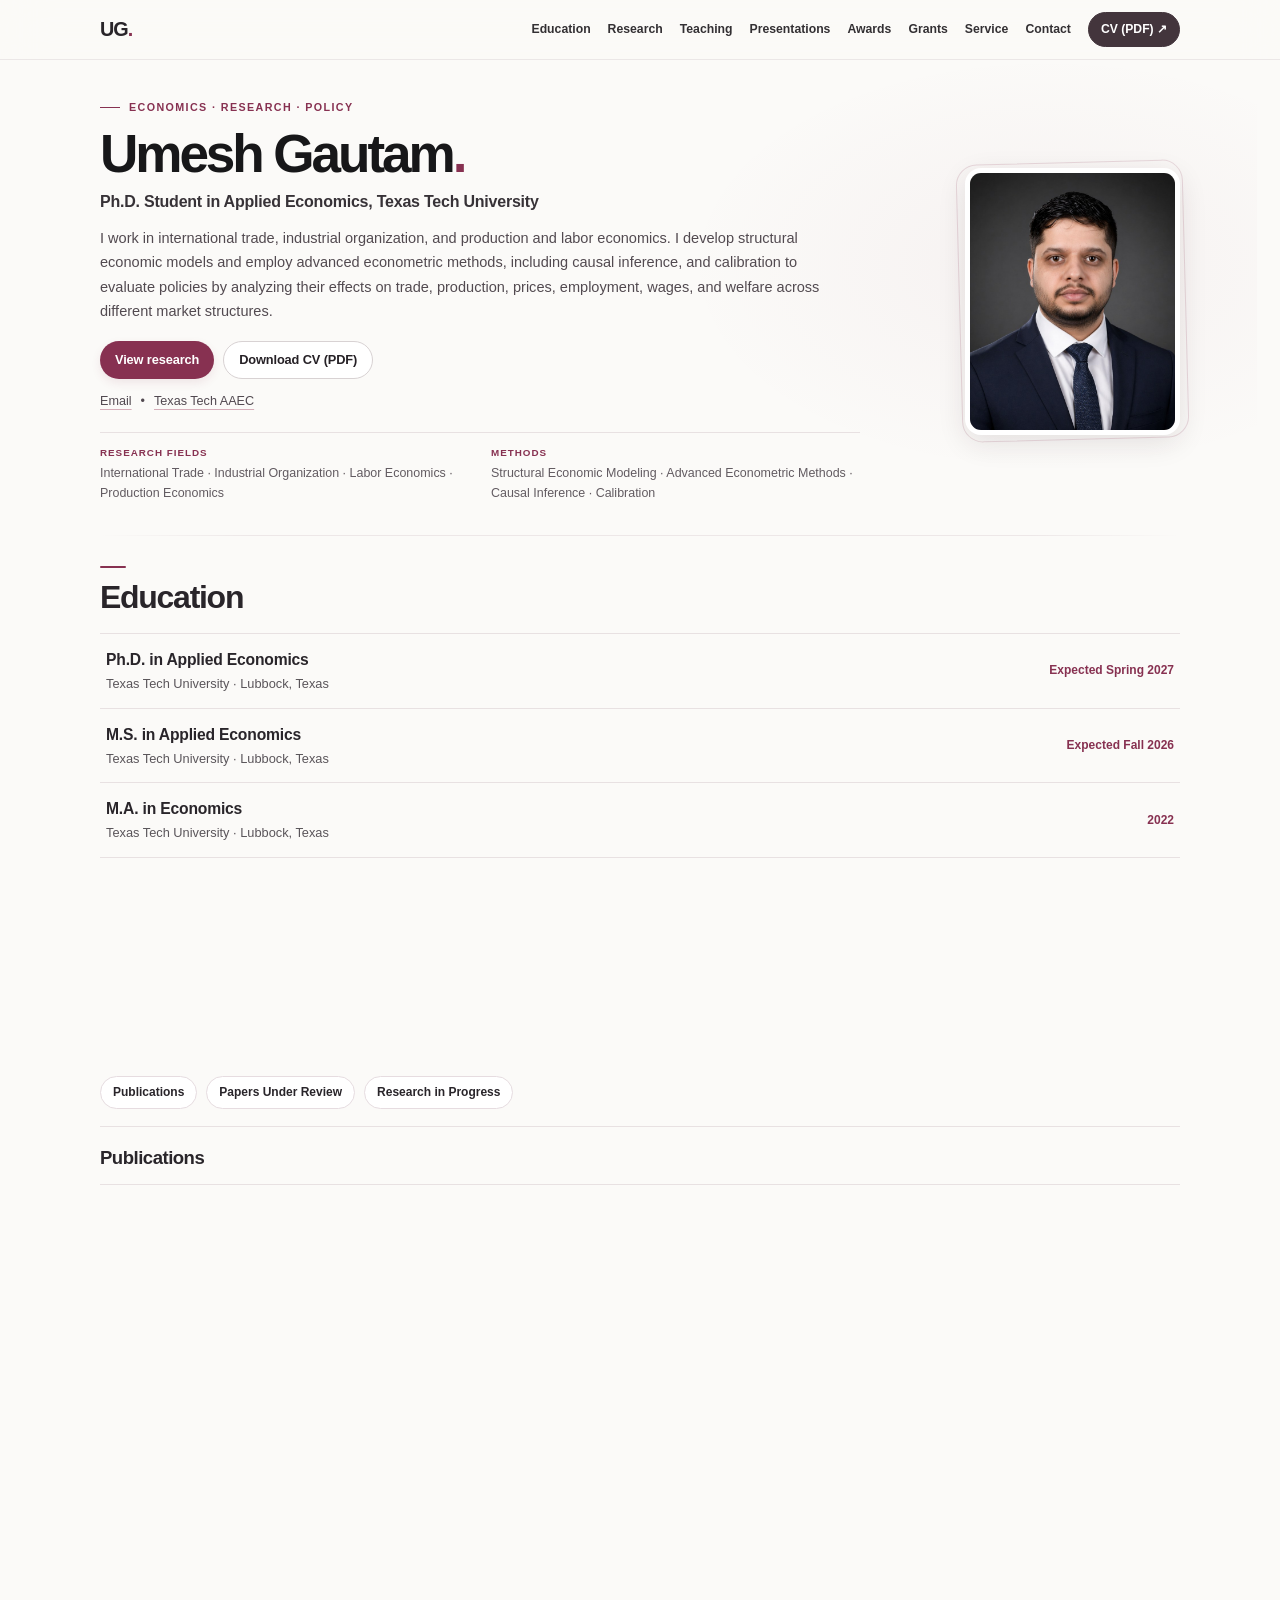
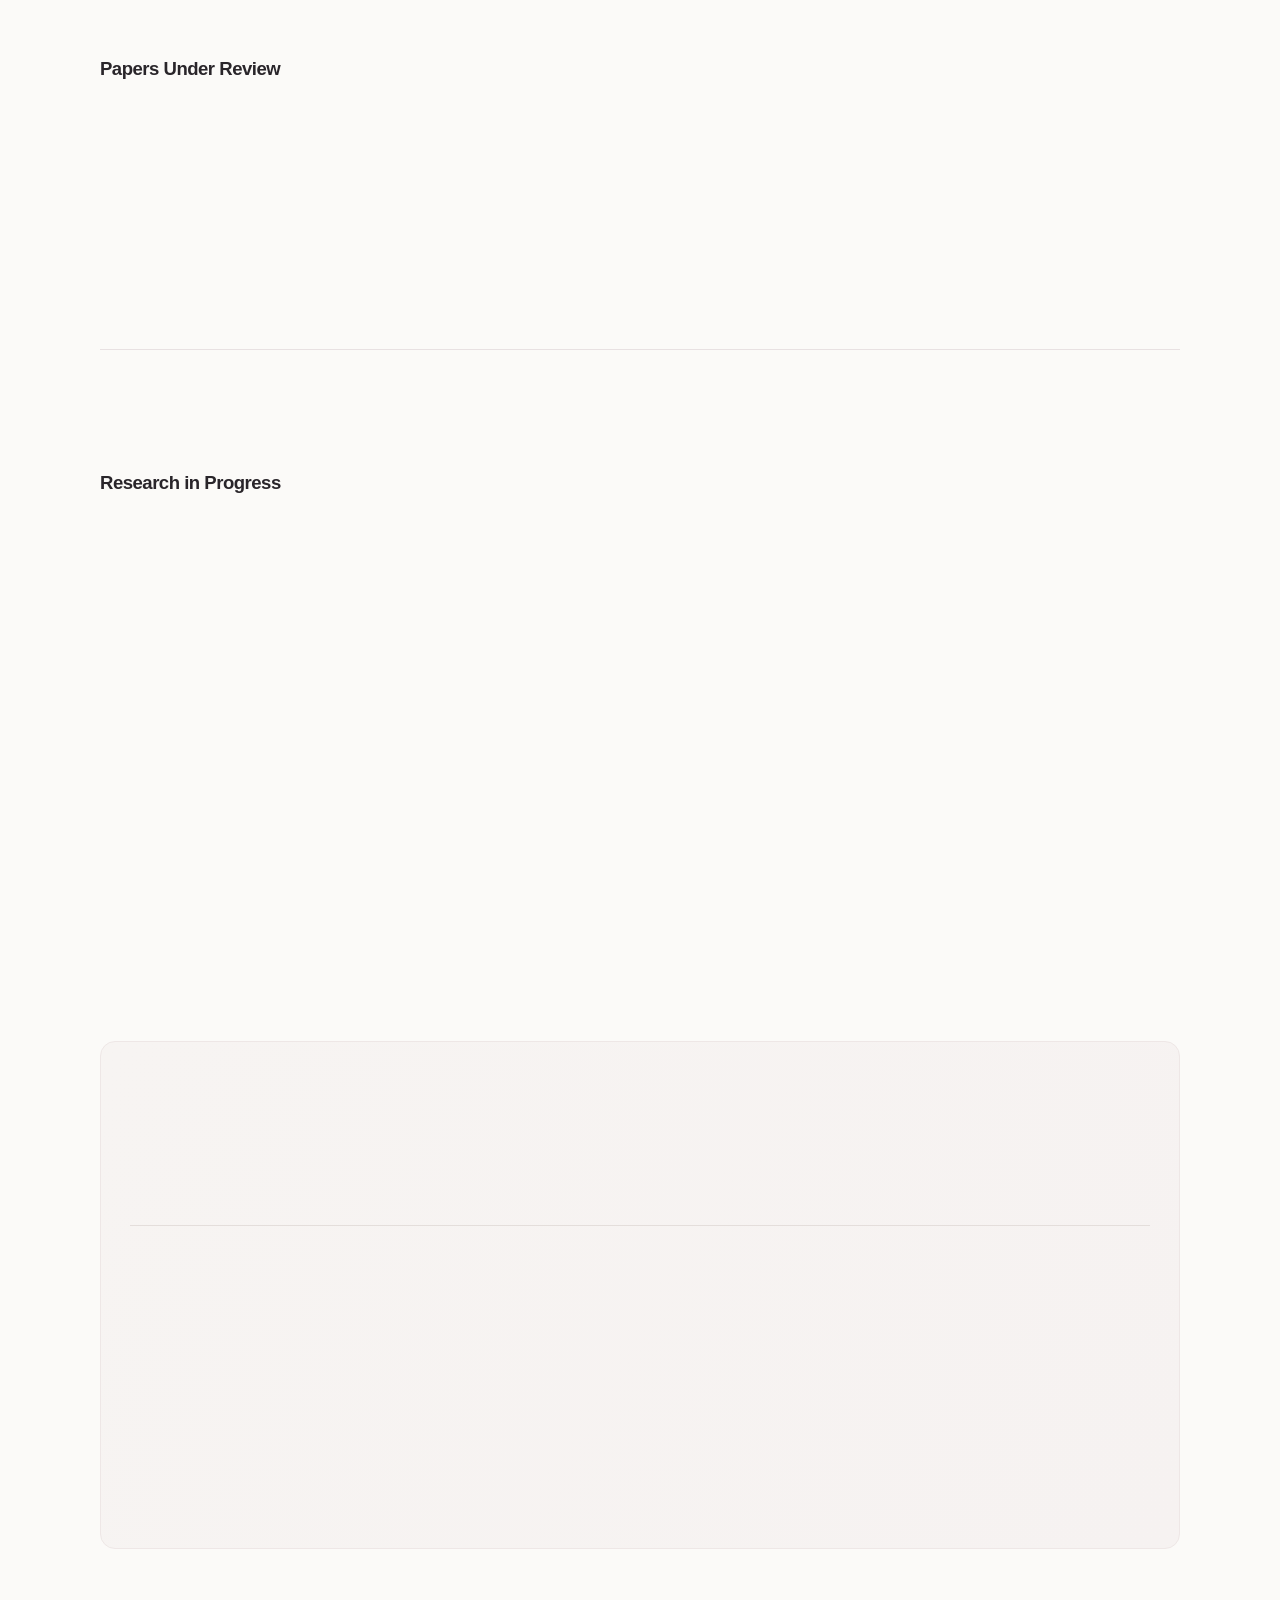
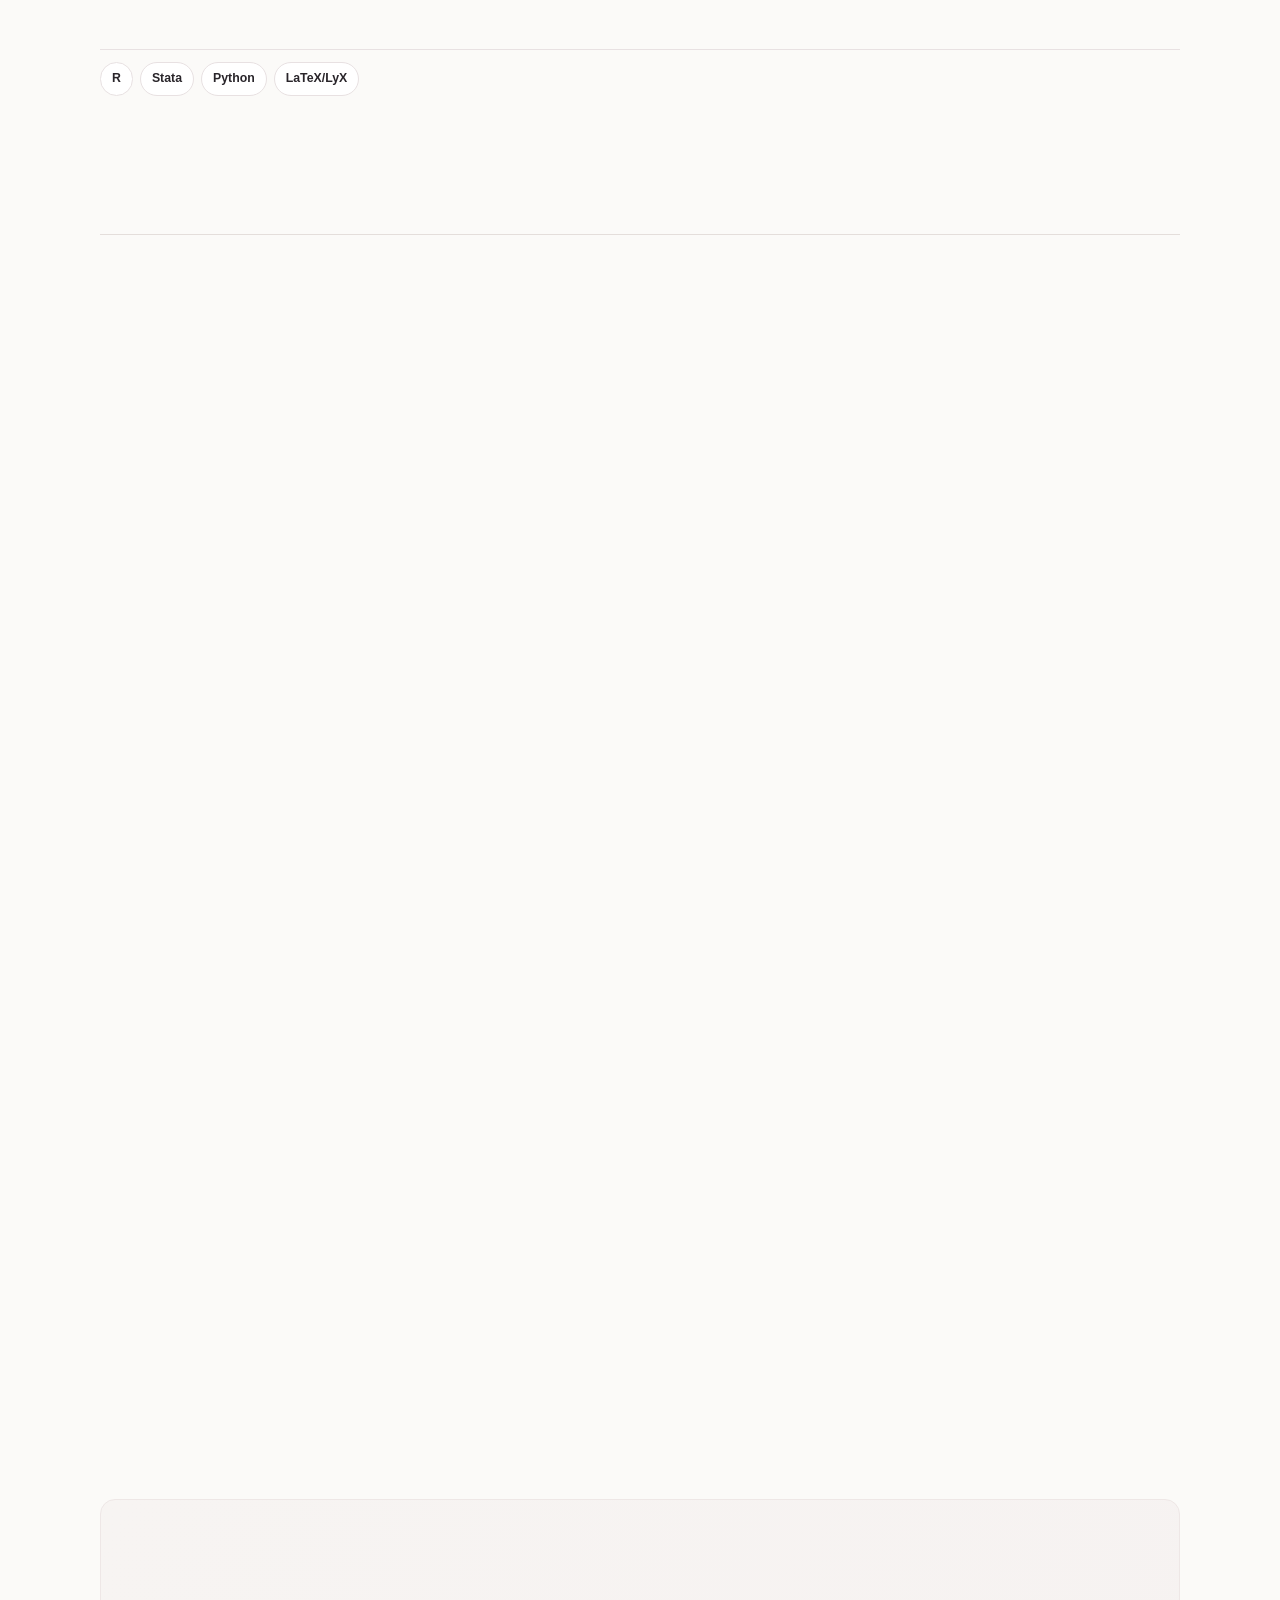
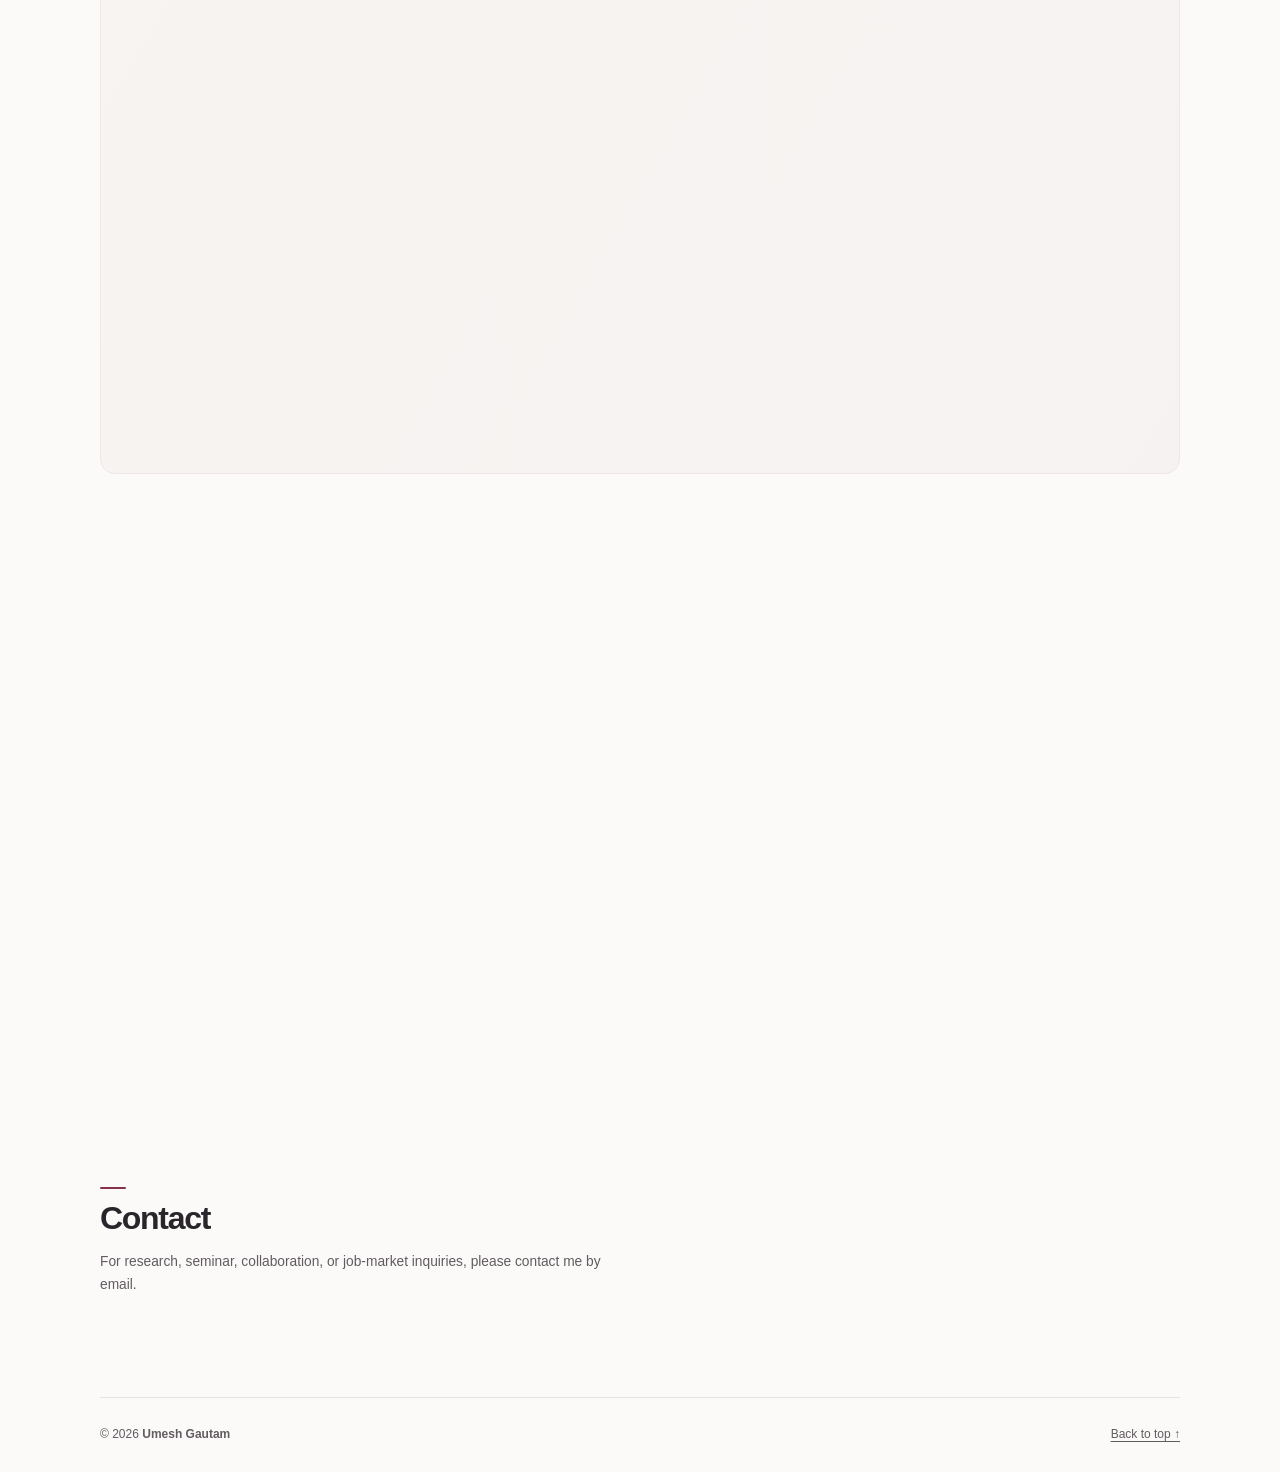
==== commit 76f84254: "Refresh assets for compact academic website redesign" ====
--- a/index.html
+++ b/index.html
@@ -13,9 +13,9 @@
   <title>Umesh Gautam | Applied Economist</title>
   <link href="assets/favicon.svg" rel="icon" type="image/svg+xml"/>
   <link href="styles.css?v=20261103-teaching-weight" rel="stylesheet"/>
-  <link href="experience.css?v=20261107" rel="stylesheet"/>
+  <link href="experience.css?v=20261107-refined" rel="stylesheet"/>
   <script defer src="script.js"></script>
-  <script defer src="experience.js?v=20261107"></script>
+  <script defer src="experience.js?v=20261107-refined"></script>
 </head>
 <body>
 <a class="skip-link" href="#main">Skip to content</a>
--- a/experience.css
+++ b/experience.css
@@ -37,7 +37,7 @@
 .hero::before{content:"";position:absolute;z-index:-1;inset:0 -6vw auto -6vw;height:100%;background:radial-gradient(ellipse 54% 52% at 89% 46%,rgba(140,29,64,.085),transparent 76%),radial-gradient(ellipse 42% 45% at 6% 3%,rgba(140,29,64,.032),transparent 80%);pointer-events:none;}
 .hero::after{content:"";position:absolute;bottom:0;left:0;right:0;height:1px;background:linear-gradient(90deg,transparent,var(--line) 14%,var(--line) 86%,transparent);}
 .hero-copy{padding:0;position:relative;}
-.hero-eyebrow{display:flex;align-items:center;gap:12px;margin:0 0:24px;color:var(--accent);text-transform:uppercase;font-size:.71rem;line-height:1.4;font-weight:790;letter-spacing:.18em;}
+.hero-eyebrow{display:flex;align-items:center;gap:12px;margin:0 0 24px;color:var(--accent);text-transform:uppercase;font-size:.71rem;line-height:1.4;font-weight:790;letter-spacing:.18em;}
 .hero-eyebrow::before{content:"";display:block;width:27px;height:1px;background:var(--accent);}
 .hero h1{font-family:-apple-system,BlinkMacSystemFont,"Segoe UI",Inter,sans-serif;font-size:clamp(3.45rem,7.65vw,6.7rem);font-weight:775;line-height:.99;letter-spacing:-.082em;max-width:880px;margin:0 0 20px;color:#171719;}
 .hero h1::after{content:".";color:var(--accent);}
@@ -187,3 +187,282 @@
   .hero-photo,.hero-photo .portrait img,.project-card,.button,.education-row,.back-to-top,.recognition-grid article,.reference-grid article{transform:none!important;transition:none!important;}
   .motion-ready .reveal{opacity:1!important;transform:none!important;}
 }
+
+/* Stagger hero appearance without inline styles (compatible with strict CSP). */
+@media (prefers-reduced-motion:no-preference) {
+  .motion-ready .hero-copy > .hero-eyebrow.reveal { transition-delay: 0ms; }
+  .motion-ready .hero-copy > h1.reveal { transition-delay: 75ms; }
+  .motion-ready .hero-copy > .role.reveal { transition-delay: 145ms; }
+  .motion-ready .hero-copy > .hero-intro.reveal { transition-delay: 215ms; }
+  .motion-ready .hero-copy > .hero-actions.reveal { transition-delay: 270ms; }
+  .motion-ready .hero-copy > .hero-expertise.reveal { transition-delay: 330ms; }
+  .motion-ready .hero-photo.reveal { transition-delay: 220ms; }
+}
+
+
+/* Editorial refinement v2 — compact, cohesive, accessible academic design.
+   Smaller type, tighter rhythm, unified warm surfaces and restrained burgundy. */
+:root{
+  --paper:#fbfaf8;
+  --white:#ffffff;
+  --ink:#29252a;
+  --muted:#625b61;
+  --line:#e8e1e2;
+  --accent:#873151;
+  --accent-soft:#f8eff2;
+  --max:1080px;
+  --radius:14px;
+  --shadow:0 6px 23px rgba(63,35,46,.045);
+}
+html{scroll-padding-top:74px;}
+body{font-size:14.5px;line-height:1.6;letter-spacing:0;font-weight:440;background:#fbfaf8;}
+.section-shell{width:min(calc(100% - 44px),var(--max));}
+.site-header{background:rgba(251,250,248,.89);border-bottom:1px solid rgba(100,72,83,.1);}
+.site-header.is-scrolled{background:rgba(251,250,248,.965);box-shadow:0 4px 14px rgba(44,25,35,.035);}
+.nav-wrap,.site-header.is-scrolled .nav-wrap{min-height:59px;}
+.brand{font-size:1.24rem;letter-spacing:-.052em;}
+.site-nav{gap:clamp(11px,1.4vw,17px);font-size:.765rem;}
+.site-nav a:not(.nav-cv)::after{bottom:-8px;height:1.5px;}
+.site-nav .nav-cv{padding:7px 12px;font-size:.76rem;background:#43353c;border-color:#43353c;}
+.scroll-progress{height:2px;}
+/* Compact hero: academic introduction, not a billboard. */
+.hero{
+  grid-template-columns:minmax(0,1fr) minmax(190px,215px);
+  gap:clamp(28px,4.5vw,60px);
+  min-height:0;
+  padding-top:40px;
+  padding-bottom:33px;
+  align-items:center;
+}
+.hero::before{background:radial-gradient(ellipse 36% 54% at 83% 43%,rgba(135,49,81,.043),transparent 82%);}
+.hero::after{opacity:.75;}
+.hero-eyebrow{gap:9px;margin:0 0 11px;font-size:.67rem;letter-spacing:.13em;font-weight:750;}
+.hero-eyebrow::before{width:20px;}
+.hero h1{font-size:clamp(2.35rem,4.15vw,3.35rem);line-height:1.045;letter-spacing:-.058em;font-weight:740;margin:0 0 9px;}
+.hero-copy .role{font-size:clamp(.98rem,1.25vw,1.08rem);font-weight:620;line-height:1.4;margin:0 0 13px;letter-spacing:-.014em;}
+.hero-copy .hero-intro{max-width:740px;font-size:.91rem;line-height:1.67;color:#524a50;}
+.hero-actions{margin-top:18px;gap:9px;}
+.button{min-height:38px;padding:0 15px;font-size:.8rem;font-weight:685;}
+.button.primary{box-shadow:0 4px 10px rgba(135,49,81,.1);}
+.button.primary:hover,.button.secondary:hover{transform:translateY(-2px);}
+.quick-links{margin-top:12px;font-size:.79rem;gap:9px;}
+.hero-expertise{margin-top:21px;padding-top:14px;max-width:760px;gap:22px;border-top:1px solid var(--line);}
+.expertise-label{font-size:.615rem;letter-spacing:.1em;margin-bottom:4px;}
+.expertise-text{font-size:.78rem;line-height:1.56;color:var(--muted);}
+.hero-photo{
+  width:100%;
+  max-width:215px;
+  border:5px solid #fff;
+  border-radius:16px;
+  transform:none;
+  box-shadow:0 8px 29px rgba(49,26,35,.11);
+}
+.hero-photo::before{inset:-11px;border-color:rgba(135,49,81,.16);border-radius:21px;transform:rotate(-1.5deg);}
+.hero-photo .portrait{border-radius:11px;aspect-ratio:4/5;}
+.hero-photo:hover{transform:translateY(-3px);box-shadow:0 13px 30px rgba(49,26,35,.14);}
+.hero-photo:hover .portrait img{transform:scale(1.025);}
+.scroll-hint{display:none;}
+/* Consistent section hierarchy and compact vertical rhythm. */
+.section,.compact-section{padding-top:38px;padding-bottom:38px;scroll-margin-top:72px;}
+.hero + #education{padding-top:30px;}
+.section-heading,.compact-heading,.research-heading{margin-bottom:17px;}
+.section-heading h2,.contact-section h2{
+  font-size:clamp(1.62rem,2.5vw,2.05rem);
+  line-height:1.16;
+  letter-spacing:-.04em;
+  font-weight:730;
+  margin:0 0 7px;
+}
+.section-heading h2::before,.contact-section h2::before{
+  width:26px;height:2px;margin-bottom:11px;border-radius:2px;
+}
+.section-heading p:last-child{font-size:.87rem;line-height:1.6;color:var(--muted);}
+.subsection-heading{margin:25px 0 12px;}
+.subsection-heading h3,#research .subsection-heading h3{
+  font-size:1.16rem!important;
+  letter-spacing:-.027em;
+  font-weight:700;
+}
+#publications,#papers-under-review,#research-in-progress{scroll-margin-top:78px;}
+/* Resume-like lists: calm lines and small interactions. */
+.education-row{padding:13px 6px;gap:15px;}
+.education-row:hover{transform:translateX(2px);}
+.education-row h3{font-size:.98rem;letter-spacing:-.012em;}
+.education-row p{font-size:.8rem;}
+.education-date{font-size:.75rem;font-weight:650;color:var(--accent);}
+.experience-card{padding:16px 5px;}
+.experience-meta{font-size:.89rem;}
+.experience-meta span{font-size:.76rem;}
+.experience-role,.experience-card > p:last-of-type{font-size:.84rem;line-height:1.62;}
+.research-subnav{gap:9px;margin:0 0 16px;padding:0 0 17px;}
+.research-subnav a{padding:6px 12px;font-size:.75rem;border-color:#e6dce0;}
+.research-subnav a:hover{transform:translateY(-1px);}
+/* Job market paper: warm-light spotlight with full readable contrast.
+   Visual motif repeats across research cards, awards and contact. */
+.feature-paper{
+  overflow:hidden;
+  background:linear-gradient(115deg,#fff 0%,#fffdfd 58%,#f9f0f3 100%);
+  border:1px solid #ead9e0;
+  border-left:4px solid var(--accent);
+  border-radius:15px;
+  padding:clamp(19px,2.8vw,29px);
+  box-shadow:0 5px 26px rgba(80,43,56,.045);
+}
+.feature-paper::before{
+  width:210px;height:210px;
+  top:-118px;right:-68px;
+  border-radius:50%;
+  background:radial-gradient(circle,rgba(135,49,81,.08),transparent 70%);
+}
+.feature-paper::after{
+  content:"";
+  position:absolute;right:22px;top:22px;
+  width:37px;height:37px;border-radius:50%;
+  border:1px solid rgba(135,49,81,.09);
+  background:rgba(255,255,255,.25);
+  pointer-events:none;
+}
+.feature-paper .paper-kicker{color:var(--accent);font-size:.66rem;letter-spacing:.115em;font-weight:760;}
+.feature-paper h3,#research .feature-paper h3{
+  margin:10px 0 9px;
+  font-family:inherit;
+  max-width:850px;
+  color:#30272d;
+  font-size:clamp(1.15rem,1.8vw,1.55rem);
+  line-height:1.3;
+  font-weight:740;
+  letter-spacing:-.027em;
+}
+.feature-paper .paper-authors,.feature-paper .paper-authors strong{color:#50414a;}
+.feature-paper .paper-summary{color:#4a4148;max-width:920px;font-size:.85rem;line-height:1.7;margin:7px 0 0;}
+.feature-paper a,.feature-paper .text-button{color:var(--accent);}
+.paper-item{grid-template-columns:64px 1fr;gap:18px;padding:15px 5px;}
+.paper-year{font-size:.83rem;}
+.paper-content h4,#research .paper-content h4{font-size:.97rem;line-height:1.38;font-weight:700;}
+.paper-content p,.paper-authors{font-size:.82rem;line-height:1.62;}
+.paper-links{gap:13px;}
+.text-button{font-size:.77rem;}
+.abstract-panel{padding:14px 16px;margin-top:11px;border-radius:10px;box-shadow:none;font-size:.83rem;line-height:1.64;}
+.project-grid,.recognition-grid{gap:11px;}
+.project-card{
+  padding:18px;
+  border-radius:13px;
+  background:linear-gradient(180deg,#fff 0%,#fffdfd 100%);
+  border:1px solid var(--line);
+  box-shadow:none;
+  position:relative;
+}
+.project-card::before{
+  content:"";width:23px;height:2px;
+  background:var(--accent);border-radius:3px;
+  margin-bottom:11px;
+}
+.project-card:hover{
+  transform:translateY(-3px);
+  border-color:#d9bfc9;
+  box-shadow:0 10px 23px rgba(64,32,44,.055);
+}
+.project-card h4,#research .project-card h4{font-size:.94rem;line-height:1.43;margin:6px 0 6px;}
+.project-card p{font-size:.79rem;line-height:1.59;}
+.project-authors{font-size:.74rem!important;}
+.project-status{font-size:.62rem;letter-spacing:.095em;}
+.project-method{padding-top:10px;font-size:.73rem;line-height:1.5;}
+/* All secondary sections use the same understated editorial accents. */
+.section-tint{
+  background:linear-gradient(120deg,#f7f4f2,#f6f2f1);
+  border-color:#eee7e6;
+  border-radius:15px;
+  padding-left:clamp(17px,3vw,29px);
+  padding-right:clamp(17px,3vw,29px);
+}
+.timeline-item{grid-template-columns:138px 1fr;gap:17px;padding:13px 3px;}
+.timeline-date,.activity-row > span{font-size:.73rem;font-weight:720;}
+.timeline h3,.activity-row h3,.activity-row h4{font-size:.88rem;line-height:1.4;}
+.timeline p,.activity-row p{font-size:.81rem;line-height:1.57;}
+.skills-list{gap:7px;padding-top:12px;}
+.skills-list span{font-size:.77rem;padding:6px 11px;background:#fff;border-color:var(--line);font-weight:620;}
+.activity-row{padding:13px 3px;gap:12px;grid-template-columns:102px 1fr;}
+.recognition-grid article,.reference-grid article{
+  background:#fff;
+  border:1px solid var(--line);
+  border-radius:12px;
+  padding:16px 17px;
+  box-shadow:none;
+}
+.recognition-grid article{border-top:2px solid #e5c5d0;}
+.recognition-grid article:hover,.reference-grid article:hover{transform:translateY(-2px);box-shadow:0 8px 20px rgba(52,30,39,.043);}
+.recognition-grid span{font-size:.67rem;}
+.recognition-grid h3,.reference-grid h3{font-size:.9rem;line-height:1.42;letter-spacing:-.014em;margin:5px 0;}
+.recognition-grid p,.reference-grid p{font-size:.78rem;line-height:1.6;}
+.service-grid{gap:24px;}
+.service-column > h3{font-size:1rem;margin:0 0 10px;}
+.referee-journal{margin-bottom:18px;padding:11px 0;font-size:.79rem;}
+.compact-list .activity-row{padding:12px 0;}
+.reference-grid{gap:11px;}
+.reference-grid article{border-left:2px solid #e5c5d0;}
+.reference-grid a{font-size:.76rem;}
+.contact-section{gap:26px;align-items:center;}
+.contact-section > div:first-child > p:last-child{font-size:.86rem;line-height:1.65;}
+.contact-card{padding:19px 22px;border-radius:14px;box-shadow:0 5px 22px rgba(52,30,39,.035);}
+.email-link{font-size:clamp(.98rem,1.5vw,1.2rem);letter-spacing:-.02em;}
+.contact-card p{font-size:.79rem;line-height:1.64;}
+.contact-actions{margin-top:11px;padding-top:11px;}
+.site-footer{min-height:75px;font-size:.75rem;}
+.site-footer a:hover{color:var(--accent);}
+.back-to-top{
+  right:19px;bottom:19px;
+  width:39px;height:39px;
+  font-size:1.12rem;
+  box-shadow:0 5px 16px rgba(49,26,35,.12);
+}
+.back-to-top:hover{transform:translateY(-2px);}
+/* Reveal motions should be brief and never keep content hidden. */
+@media (prefers-reduced-motion:no-preference){
+  .motion-ready .reveal{
+    transform:translateY(12px);
+    transition-duration:.48s;
+  }
+  .motion-ready .reveal.is-visible{transform:translateY(0);}
+}
+@media (max-width:980px){
+  .nav-wrap,.site-header.is-scrolled .nav-wrap{min-height:59px;}
+  .site-nav{top:calc(100% + 4px);left:18px;right:18px;}
+  .site-nav a{font-size:.86rem;padding:9px 12px;}
+  .menu-button{min-height:34px;font-size:.77rem;padding:6px 12px;}
+  .hero{grid-template-columns:minmax(0,1fr) 205px;gap:27px;padding-top:35px;padding-bottom:27px;}
+  .hero-photo{max-width:205px;}
+  .section,.compact-section{padding-top:34px;padding-bottom:34px;}
+}
+@media (max-width:740px){
+  .section-shell,.nav-wrap{width:min(calc(100% - 30px),var(--max));}
+  .hero{display:grid;grid-template-columns:minmax(0,1fr) 155px;gap:20px;padding-top:28px;padding-bottom:26px;align-items:start;}
+  .hero h1{font-size:clamp(2rem,6.4vw,2.7rem);}
+  .hero-copy .role{font-size:.91rem;}
+  .hero-copy .hero-intro{font-size:.85rem;line-height:1.59;}
+  .hero-photo{max-width:155px;align-self:start;}
+  .hero-expertise{grid-template-columns:1fr;gap:9px;margin-top:16px;padding-top:12px;}
+  .quick-links{margin-top:11px;}
+  .section,.compact-section{padding-top:31px;padding-bottom:31px;}
+  .hero + #education{padding-top:22px;}
+  .section-heading h2,.contact-section h2{font-size:clamp(1.5rem,4.9vw,1.9rem);}
+  .section-heading h2::before,.contact-section h2::before{margin-bottom:9px;}
+  .feature-paper{padding:18px;border-radius:12px;}
+  .feature-paper h3,#research .feature-paper h3{font-size:1.15rem;}
+  .feature-paper .paper-summary{font-size:.83rem;line-height:1.65;}
+  .paper-item{grid-template-columns:1fr;gap:5px;}
+  .project-grid,.recognition-grid,.reference-grid{grid-template-columns:1fr;}
+  .timeline-item{grid-template-columns:105px 1fr;}
+  .service-grid,.contact-section{grid-template-columns:1fr;gap:20px;}
+  .site-footer{min-height:76px;}
+}
+@media (max-width:490px){
+  .hero{grid-template-columns:1fr;gap:16px;padding-top:23px;}
+  .hero h1{font-size:clamp(2rem,9.2vw,2.6rem);}
+  .hero-photo{width:165px;max-width:165px;justify-self:start;}
+  .hero-expertise{grid-template-columns:1fr 1fr;gap:13px;}
+  .hero-actions{margin-top:15px;}
+  .section,.compact-section{padding-top:27px;padding-bottom:27px;}
+  .education-row{padding:11px 5px;}
+  .timeline-item{grid-template-columns:1fr;gap:5px;}
+  .back-to-top{right:14px;bottom:14px;}
+}
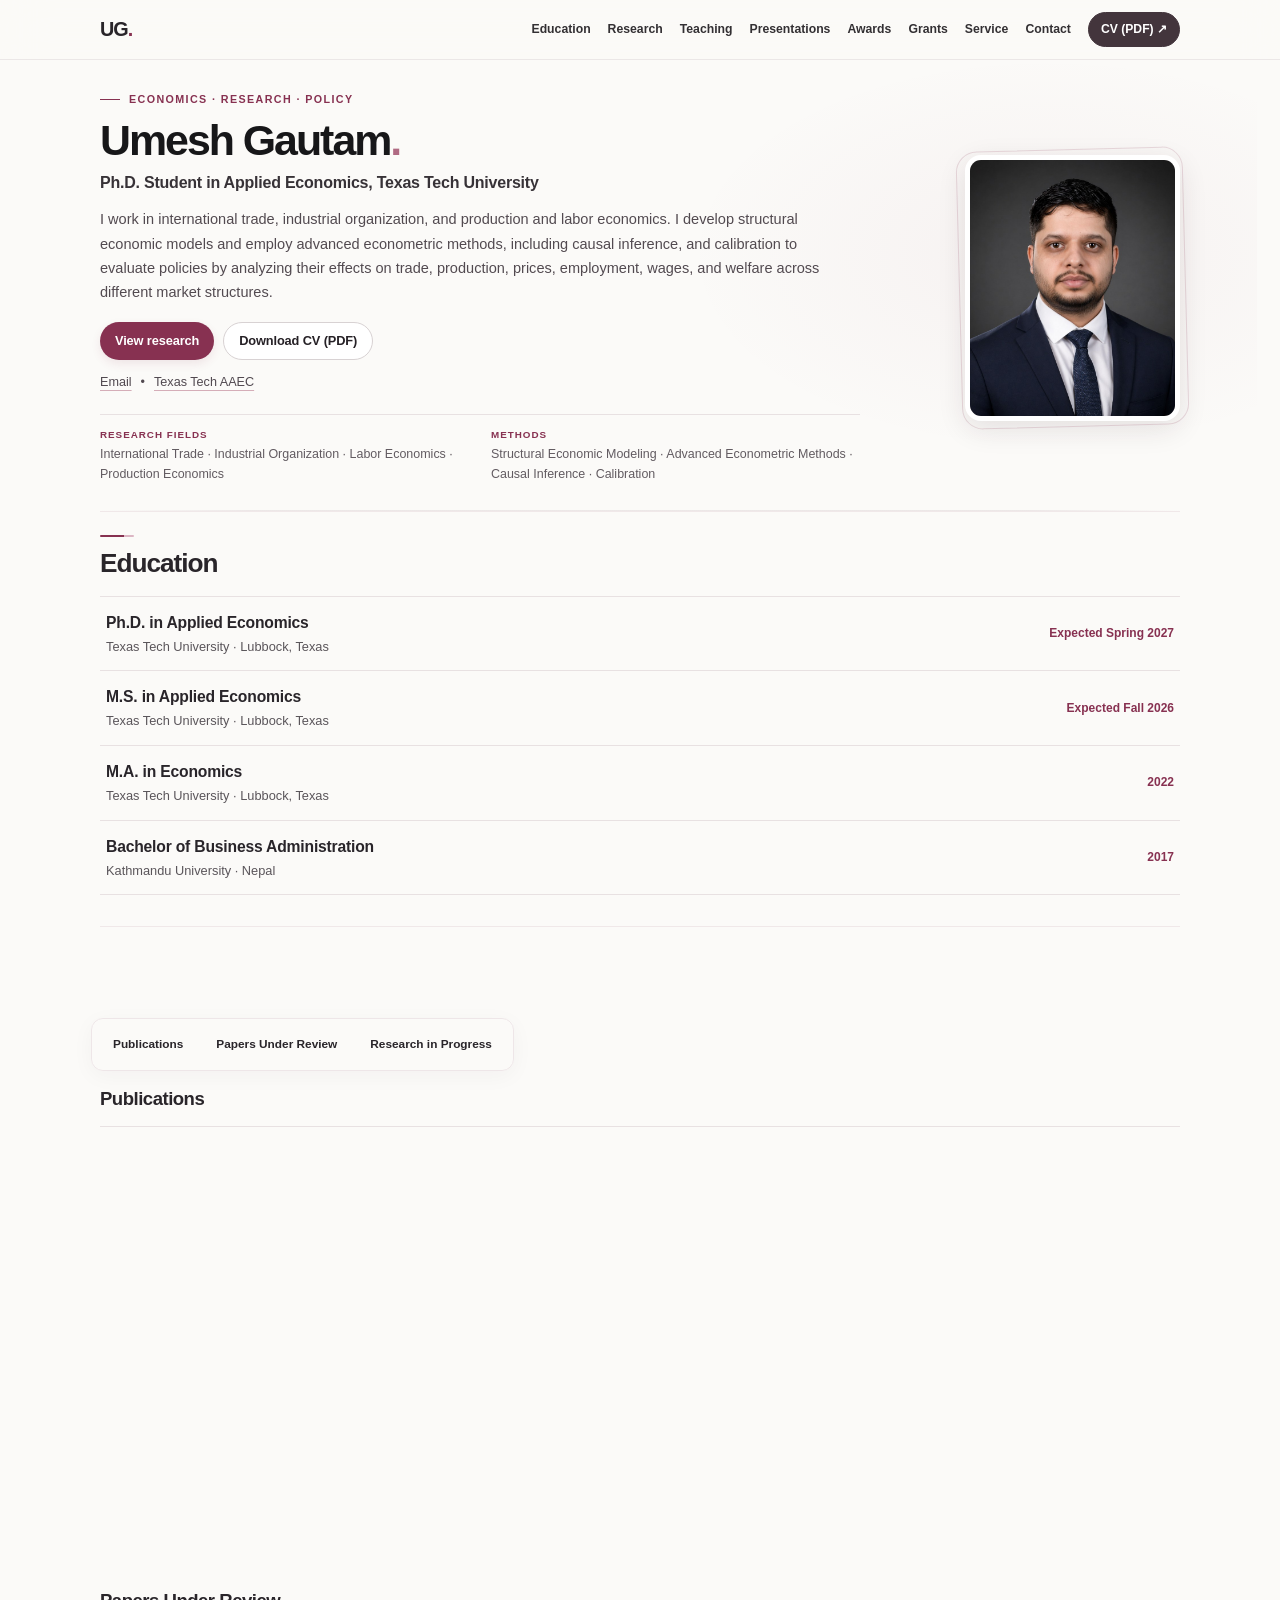
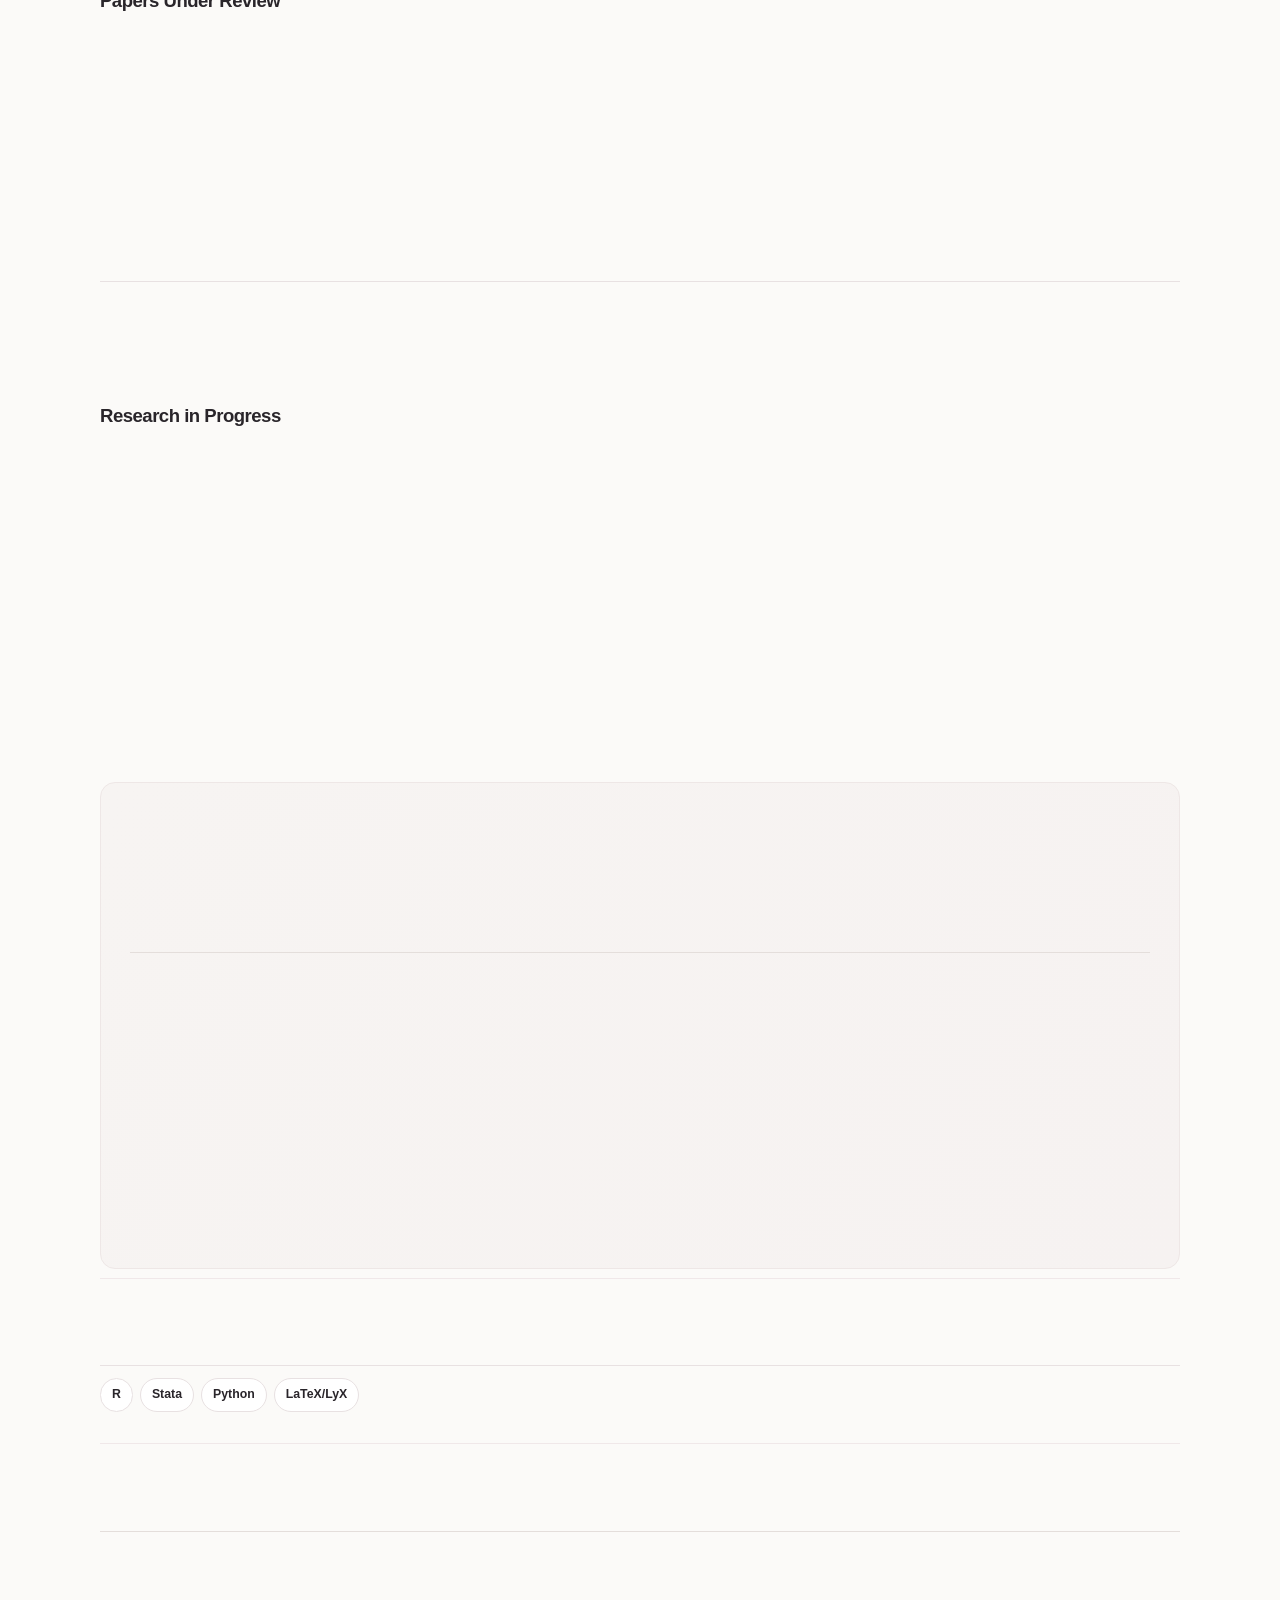
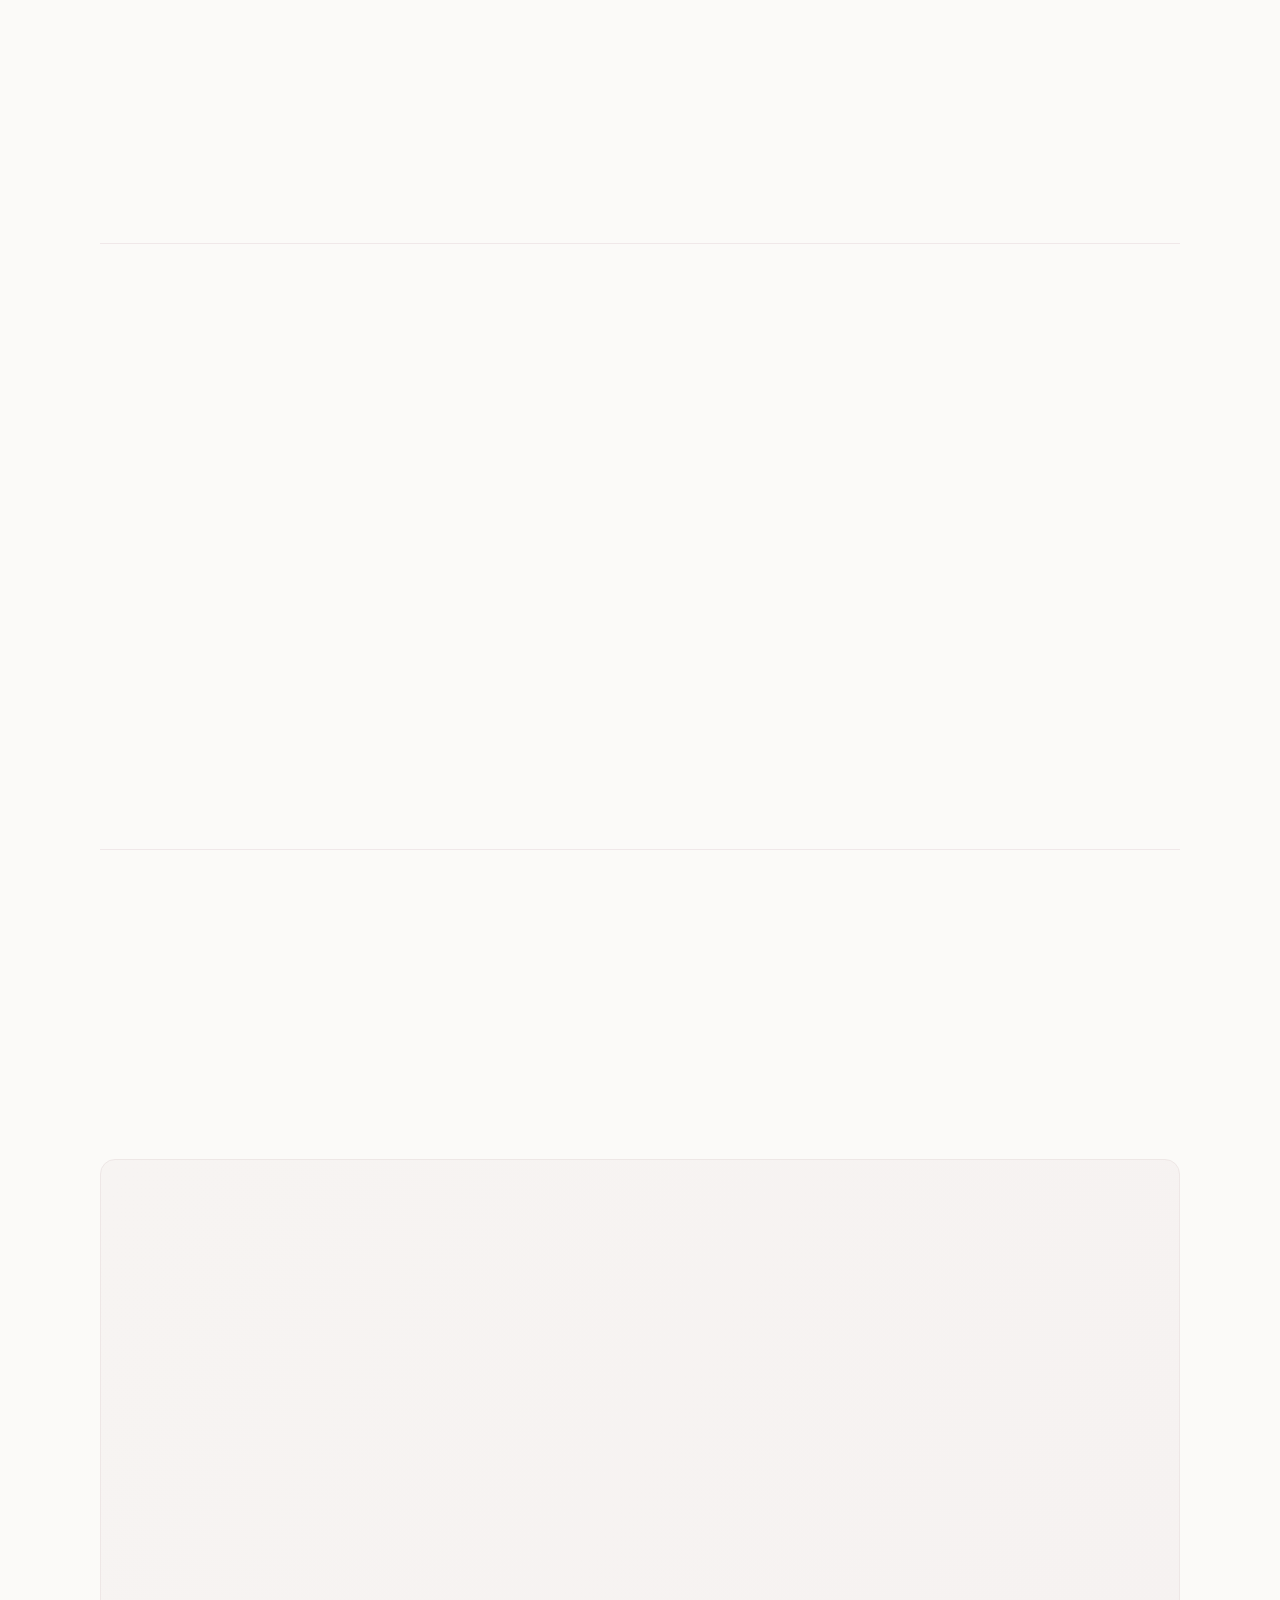
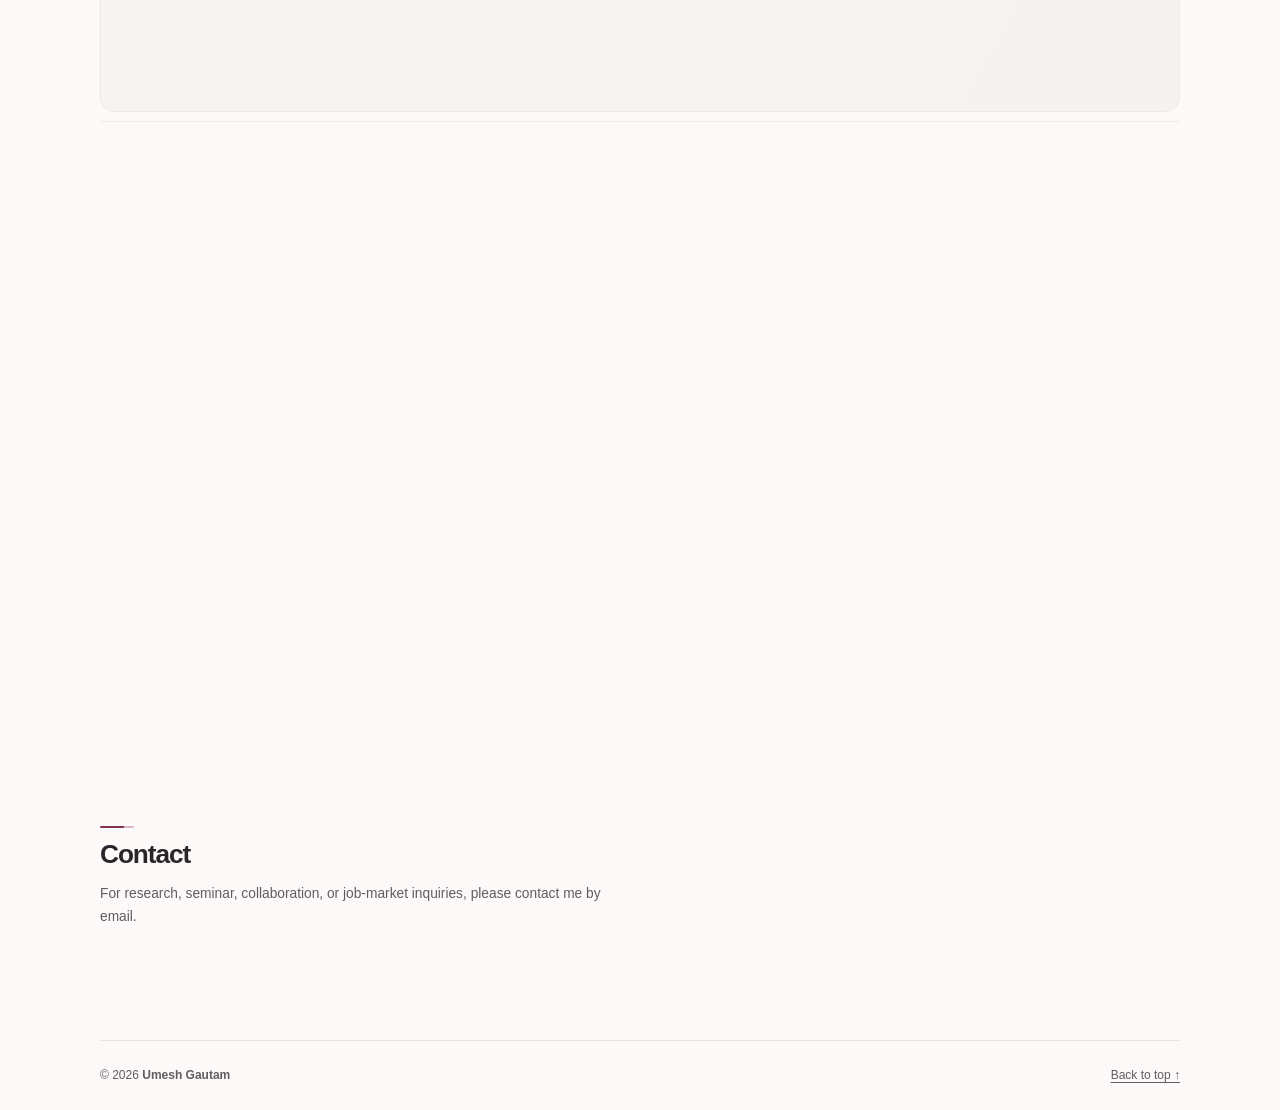
==== commit ffba00c8: "Deploy polished academic design and refresh cached styles and scripts" ====
--- a/index.html
+++ b/index.html
@@ -13,9 +13,9 @@
   <title>Umesh Gautam | Applied Economist</title>
   <link href="assets/favicon.svg" rel="icon" type="image/svg+xml"/>
   <link href="styles.css?v=20261103-teaching-weight" rel="stylesheet"/>
-  <link href="experience.css?v=20261107-refined" rel="stylesheet"/>
+  <link href="experience.css?v=20261107-editorial3" rel="stylesheet"/>
   <script defer src="script.js"></script>
-  <script defer src="experience.js?v=20261107-refined"></script>
+  <script defer src="experience.js?v=20261107-editorial3"></script>
 </head>
 <body>
 <a class="skip-link" href="#main">Skip to content</a>
--- a/experience.css
+++ b/experience.css
@@ -230,15 +230,15 @@
   grid-template-columns:minmax(0,1fr) minmax(190px,215px);
   gap:clamp(28px,4.5vw,60px);
   min-height:0;
-  padding-top:40px;
-  padding-bottom:33px;
+  padding-top:32px;
+  padding-bottom:27px;
   align-items:center;
 }
 .hero::before{background:radial-gradient(ellipse 36% 54% at 83% 43%,rgba(135,49,81,.043),transparent 82%);}
 .hero::after{opacity:.75;}
 .hero-eyebrow{gap:9px;margin:0 0 11px;font-size:.67rem;letter-spacing:.13em;font-weight:750;}
 .hero-eyebrow::before{width:20px;}
-.hero h1{font-size:clamp(2.35rem,4.15vw,3.35rem);line-height:1.045;letter-spacing:-.058em;font-weight:740;margin:0 0 9px;}
+.hero h1{font-size:clamp(2.08rem,3.35vw,2.75rem);line-height:1.045;letter-spacing:-.058em;font-weight:740;margin:0 0 9px;}
 .hero-copy .role{font-size:clamp(.98rem,1.25vw,1.08rem);font-weight:620;line-height:1.4;margin:0 0 13px;letter-spacing:-.014em;}
 .hero-copy .hero-intro{max-width:740px;font-size:.91rem;line-height:1.67;color:#524a50;}
 .hero-actions{margin-top:18px;gap:9px;}
@@ -263,11 +263,11 @@
 .hero-photo:hover .portrait img{transform:scale(1.025);}
 .scroll-hint{display:none;}
 /* Consistent section hierarchy and compact vertical rhythm. */
-.section,.compact-section{padding-top:38px;padding-bottom:38px;scroll-margin-top:72px;}
-.hero + #education{padding-top:30px;}
+.section,.compact-section{padding-top:31px;padding-bottom:31px;scroll-margin-top:72px;}
+.hero + #education{padding-top:23px;}
 .section-heading,.compact-heading,.research-heading{margin-bottom:17px;}
 .section-heading h2,.contact-section h2{
-  font-size:clamp(1.62rem,2.5vw,2.05rem);
+  font-size:clamp(1.48rem,2.05vw,1.84rem);
   line-height:1.16;
   letter-spacing:-.04em;
   font-weight:730;
@@ -407,7 +407,7 @@
 .email-link{font-size:clamp(.98rem,1.5vw,1.2rem);letter-spacing:-.02em;}
 .contact-card p{font-size:.79rem;line-height:1.64;}
 .contact-actions{margin-top:11px;padding-top:11px;}
-.site-footer{min-height:75px;font-size:.75rem;}
+.site-footer{min-height:70px;font-size:.75rem;}
 .site-footer a:hover{color:var(--accent);}
 .back-to-top{
   right:19px;bottom:19px;
@@ -431,7 +431,7 @@
   .menu-button{min-height:34px;font-size:.77rem;padding:6px 12px;}
   .hero{grid-template-columns:minmax(0,1fr) 205px;gap:27px;padding-top:35px;padding-bottom:27px;}
   .hero-photo{max-width:205px;}
-  .section,.compact-section{padding-top:34px;padding-bottom:34px;}
+  .section,.compact-section{padding-top:29px;padding-bottom:29px;}
 }
 @media (max-width:740px){
   .section-shell,.nav-wrap{width:min(calc(100% - 30px),var(--max));}
@@ -442,7 +442,7 @@
   .hero-photo{max-width:155px;align-self:start;}
   .hero-expertise{grid-template-columns:1fr;gap:9px;margin-top:16px;padding-top:12px;}
   .quick-links{margin-top:11px;}
-  .section,.compact-section{padding-top:31px;padding-bottom:31px;}
+  .section,.compact-section{padding-top:27px;padding-bottom:27px;}
   .hero + #education{padding-top:22px;}
   .section-heading h2,.contact-section h2{font-size:clamp(1.5rem,4.9vw,1.9rem);}
   .section-heading h2::before,.contact-section h2::before{margin-bottom:9px;}
@@ -461,8 +461,146 @@
   .hero-photo{width:165px;max-width:165px;justify-self:start;}
   .hero-expertise{grid-template-columns:1fr 1fr;gap:13px;}
   .hero-actions{margin-top:15px;}
-  .section,.compact-section{padding-top:27px;padding-bottom:27px;}
+  .section,.compact-section{padding-top:24px;padding-bottom:24px;}
   .education-row{padding:11px 5px;}
   .timeline-item{grid-template-columns:1fr;gap:5px;}
   .back-to-top{right:14px;bottom:14px;}
 }
+
+/* Native floating button usability. */
+.back-to-top{appearance:none;-webkit-appearance:none;cursor:pointer;font-family:inherit;line-height:1;padding:0;}
+
+
+/* Editorial polish v3 — restrained details for an academic portfolio.
+   Keep font size and spacing compact; avoid decorative visual noise. */
+
+/* Section boundaries give the long CV-style page a clear reading rhythm. */
+main > .section:not(.section-tint):not(#contact) {
+  border-top: 1px solid rgba(135,49,81,.09);
+}
+.hero + #education { border-top: 0; }
+main > .section-tint { margin-top: 9px; margin-bottom: 9px; }
+.section-heading h2,
+.contact-section h2 { text-wrap: balance; }
+.paper-content h4,
+.project-card h4,
+.feature-paper h3 { text-wrap: pretty; }
+
+/* A quieter, more recognisable editorial accent. */
+.section-heading h2::before,
+.contact-section h2::before {
+  background: linear-gradient(90deg,var(--accent) 0 72%,#dcb6c4 72% 100%);
+  width: 34px;
+}
+.hero h1 { letter-spacing: -.047em; }
+.hero h1::after { color: #b06a83; }
+.hero-photo { border-color: #fff; }
+
+/* Reading aids: date rail and softly highlighted link actions. */
+.paper-list { border-top: 1px solid var(--line); }
+.paper-item { align-items: start; border-color:var(--line); }
+.paper-year { border-left: 2px solid #d9bbc6; padding-left: 10px; line-height: 1.55; }
+.paper-year .pub-status { margin-top:2px; color:var(--muted); }
+.paper-content h4 { color:#2e282c; transition:color .22s ease; }
+.paper-item:hover .paper-content h4 { color:var(--accent); }
+.paper-content .journal { margin-bottom:10px; color:#554d53; }
+.paper-links .text-button:hover { color:#64223a; text-decoration-thickness:1.5px; }
+.text-button:focus-visible { outline-offset: 5px; }
+.abstract-panel:not([hidden]) { animation: abstract-appear .28s ease-out both; }
+@keyframes abstract-appear {
+  from { opacity:0; transform:translateY(-5px); }
+  to { opacity:1; transform:translateY(0); }
+}
+
+/* An academic research index that remains easy to navigate on desktop. */
+@media (min-width: 741px) {
+  #research .research-subnav {
+    position: sticky;
+    top: 59px;
+    z-index: 20;
+    width: fit-content;
+    max-width:100%;
+    padding: 9px;
+    margin: 0 0 13px -9px;
+    background: rgba(251,250,248,.96);
+    -webkit-backdrop-filter: blur(14px);
+    backdrop-filter: blur(14px);
+    border: 1px solid #eee6e8;
+    border-radius: 12px;
+    box-shadow: 0 5px 22px rgba(58,30,39,.04);
+  }
+  #research .research-subnav a {
+    border:1px solid transparent;
+    background:transparent;
+    padding: 6px 11px;
+    font-size:.74rem;
+  }
+  #research .research-subnav a:hover {
+    background:var(--accent-soft);
+    border-color: #f0e1e6;
+    color:var(--accent);
+    transform:none;
+  }
+  #research .research-subnav a.is-active {
+    background:var(--accent);
+    border-color:var(--accent);
+    color:#fff;
+  }
+  #publications,#papers-under-review,#research-in-progress { scroll-margin-top:127px; }
+}
+
+/* Present all three ongoing projects evenly instead of leaving an orphan card. */
+@media (min-width: 981px) {
+  #research .project-grid { grid-template-columns: repeat(3,minmax(0,1fr)); }
+}
+.project-card { transition-duration: .28s; }
+.project-card::before { background:linear-gradient(90deg,var(--accent),#dbaabe);width:30px; }
+.project-card:hover { transform:translateY(-2px); }
+
+/* Unified professional treatment across qualifications and recognition. */
+.skills-list span { transition: border-color .2s ease, background-color .2s ease; }
+.skills-list span:hover { border-color:#dcbcc7; background:var(--accent-soft); }
+.timeline-item, .activity-row { transition:background .24s ease; }
+.timeline-item:hover, .activity-row:hover { background:rgba(135,49,81,.025); }
+.recognition-grid article { position:relative; }
+.recognition-grid article::before {
+  content:"";
+  position:absolute;
+  top:12px;right:14px;
+  width:5px;height:5px;
+  border-radius:50%;
+  background:#d1a2b2;
+  opacity:.8;
+}
+.recognition-grid article h3 { padding-right:9px; }
+.reference-grid a,
+.contact-actions a { overflow-wrap:anywhere; text-decoration-color:#c89caf; }
+.contact-card { border-top: 2px solid #dcbac5; }
+.contact-card p { max-width:32ch; }
+.contact-actions a:focus-visible,
+.reference-grid a:focus-visible { outline-color:var(--accent); }
+
+/* Compact menu navigation remains unobstructed on phones/tablets. */
+@media (max-width:980px) {
+  #research .project-grid { grid-template-columns: repeat(2,minmax(0,1fr)); }
+  .site-nav { max-height: min(76vh,610px); overflow-y:auto; }
+}
+@media (max-width:740px) {
+  #research .research-subnav {
+    display:flex; flex-wrap:wrap;
+    gap:7px;
+  }
+  #research .research-subnav a {padding:6px 10px;}
+  #research .research-subnav a.is-active {
+    color:var(--accent); border-color:#c88da3;
+    background:var(--accent-soft);
+  }
+  #research .project-grid { grid-template-columns:1fr; }
+  main > .section-tint { margin-top:4px; margin-bottom:4px; }
+  #publications,#papers-under-review,#research-in-progress { scroll-margin-top:77px; }
+  .hero-photo { box-shadow:0 6px 22px rgba(49,26,35,.08); }
+}
+@media (prefers-reduced-motion:reduce) {
+  .abstract-panel:not([hidden]) { animation:none; }
+  .paper-content h4,.skills-list span { transition:none; }
+}
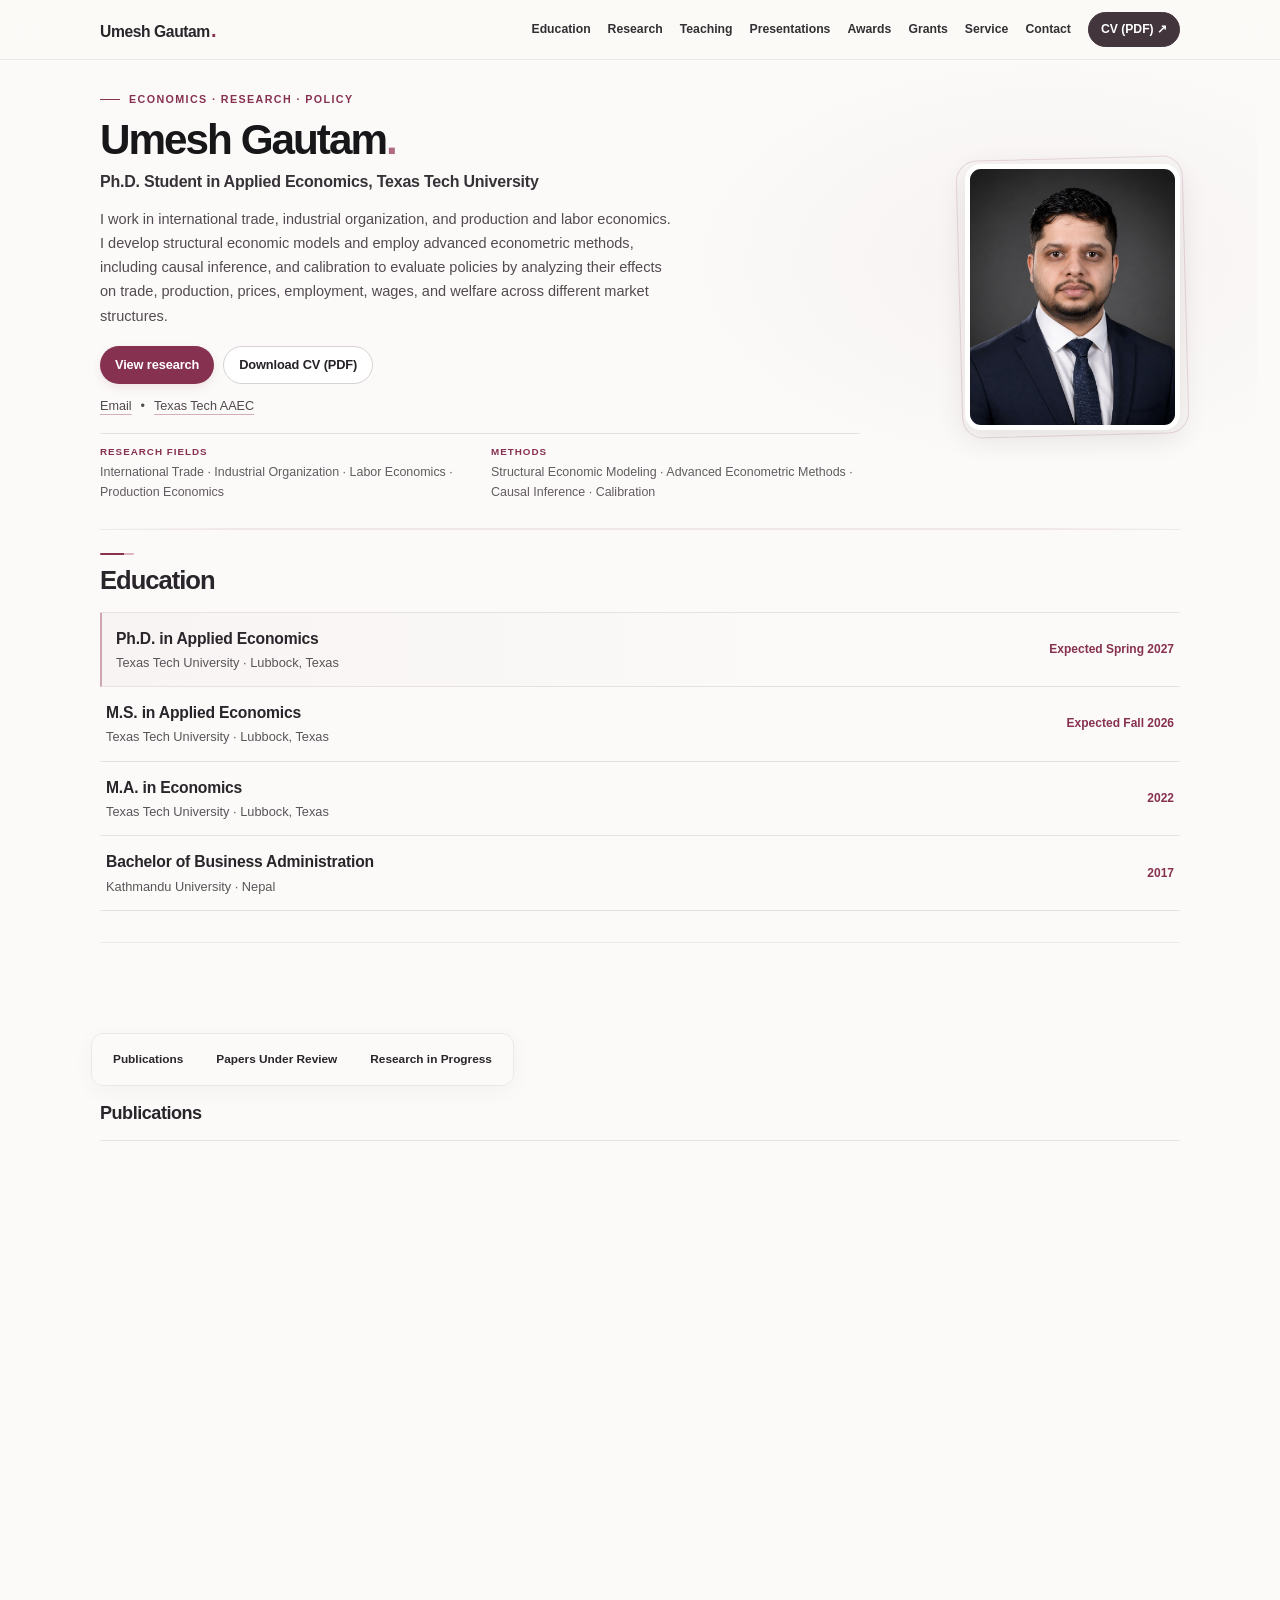
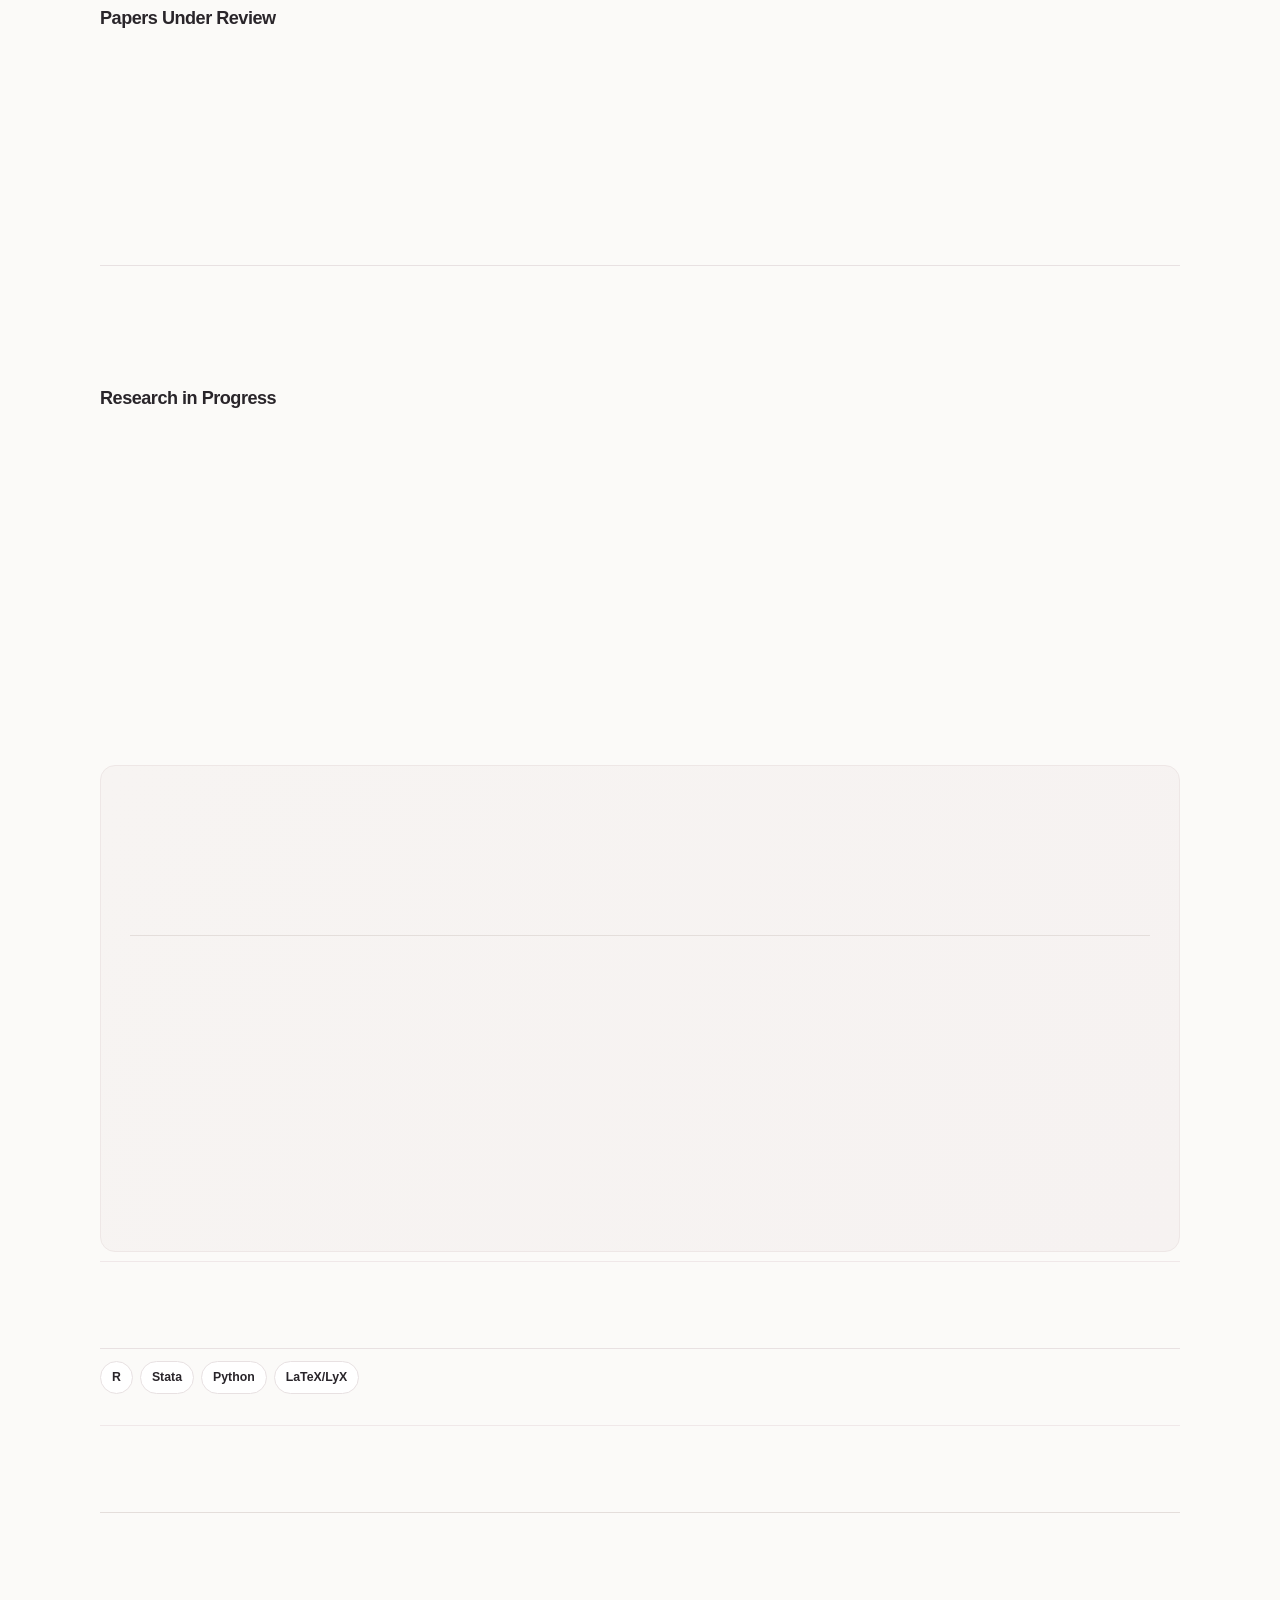
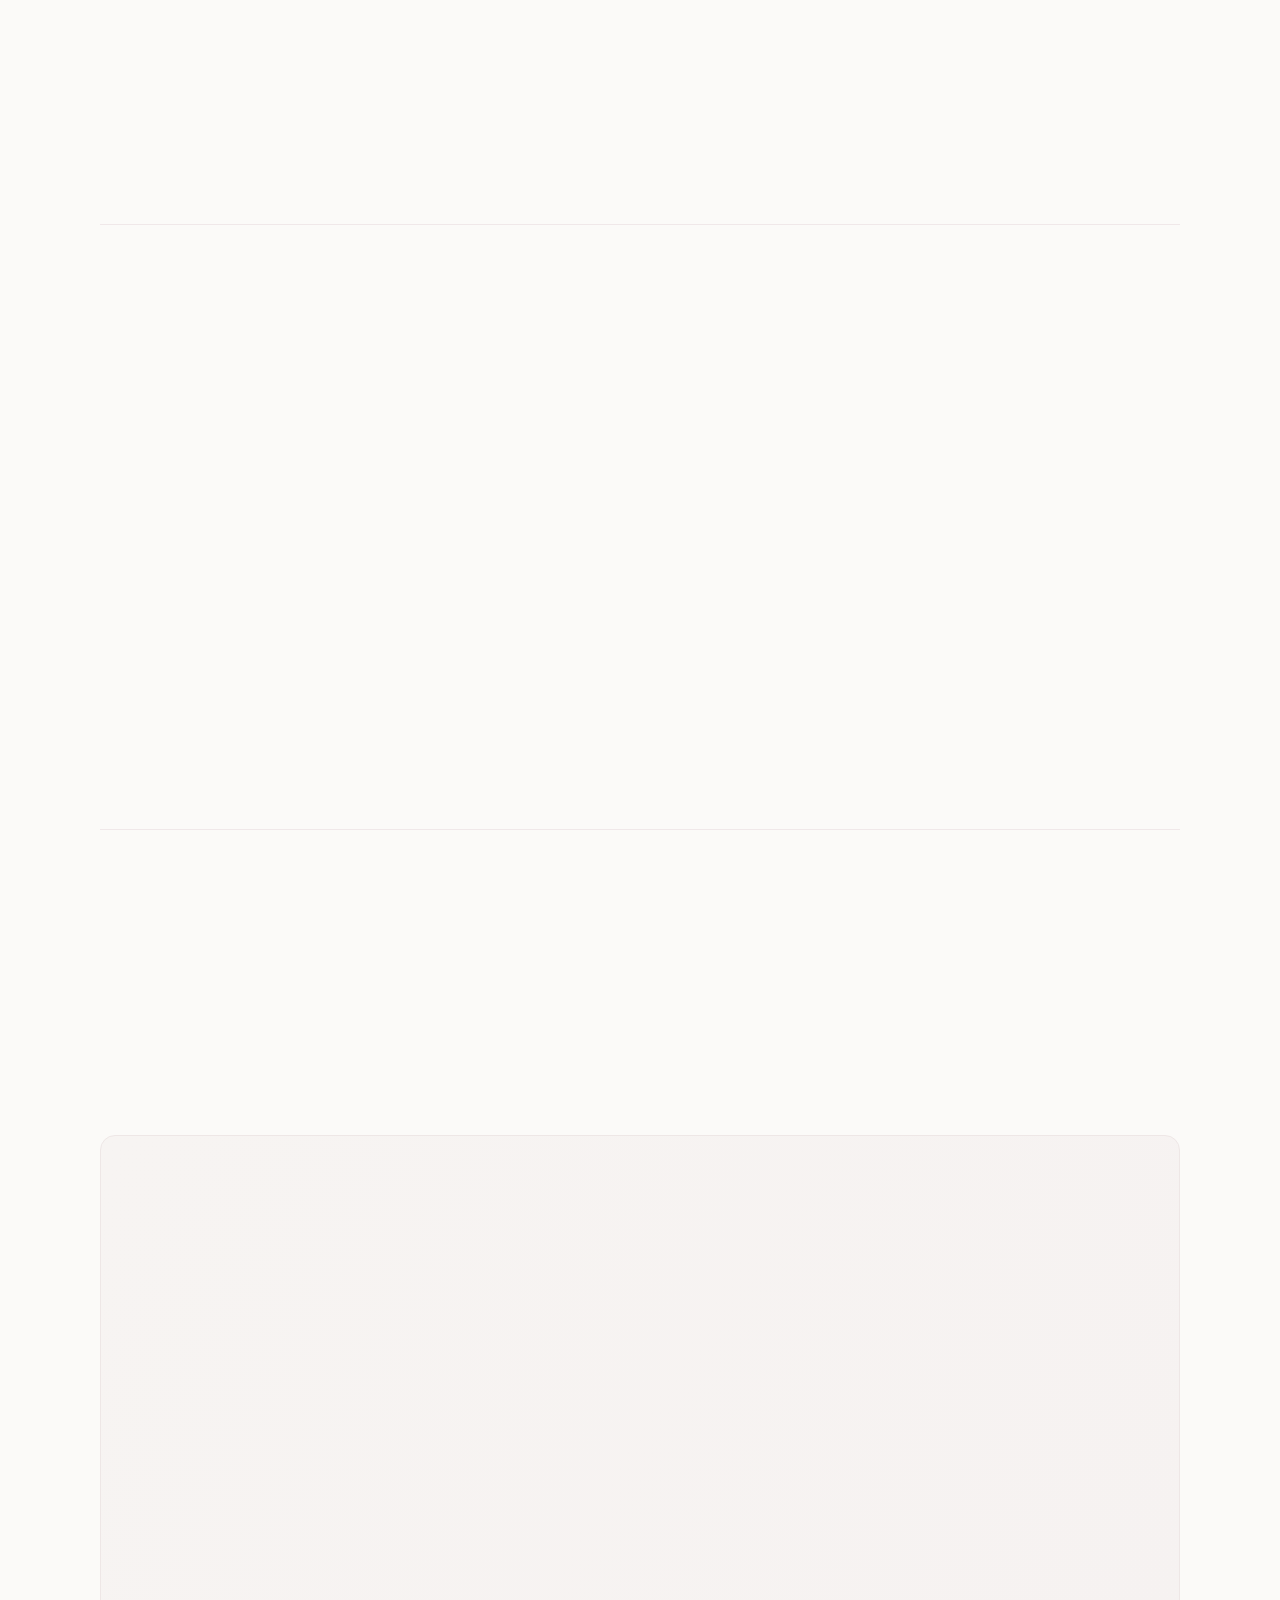
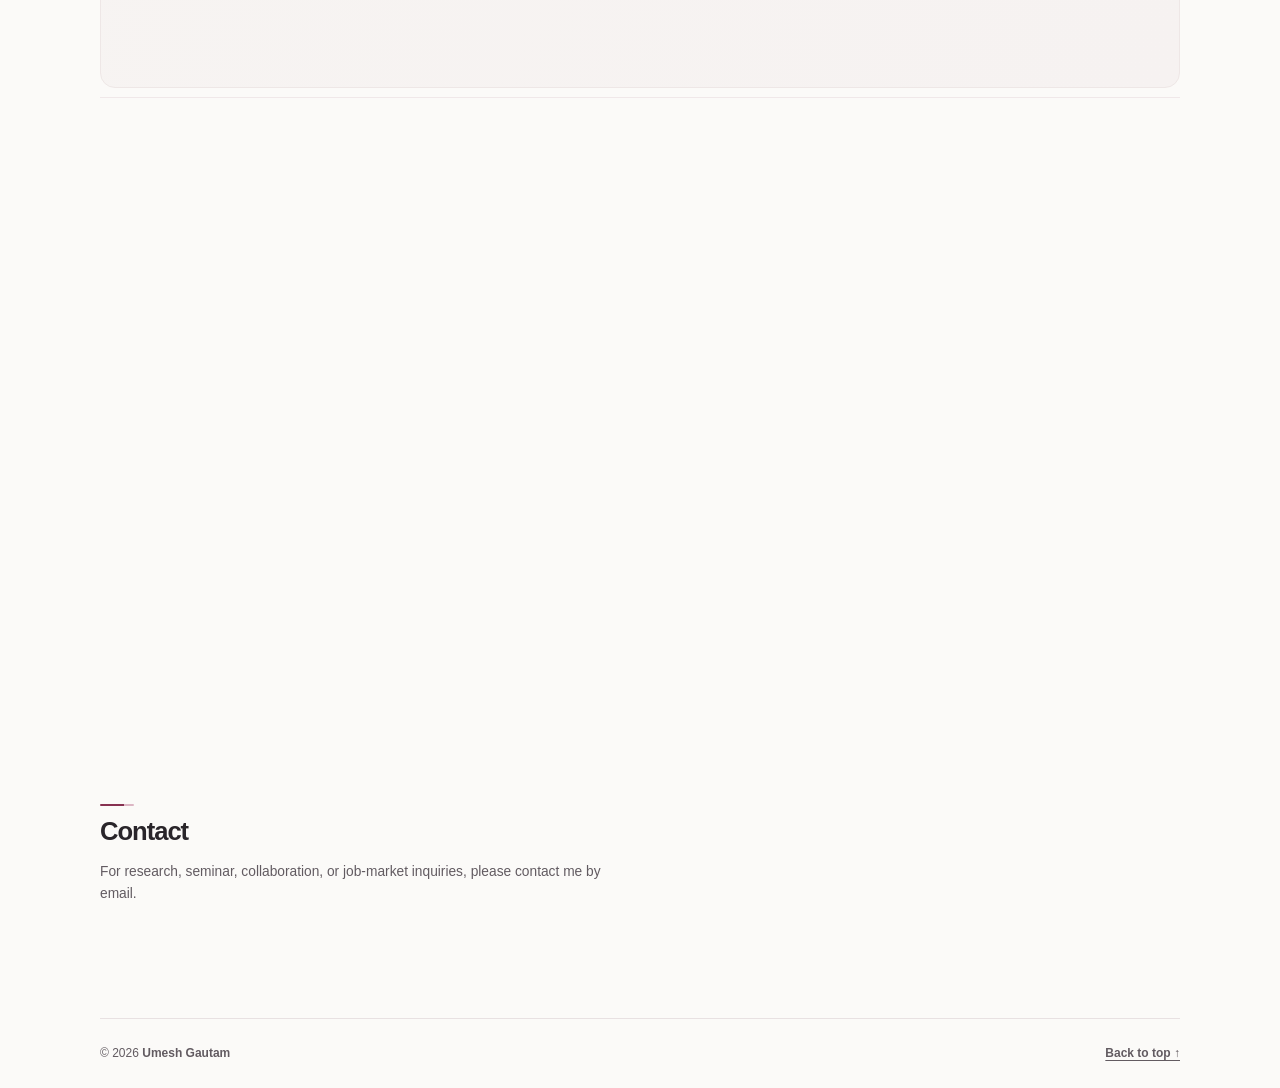
==== commit 30ef7e9a: "Refine academic masthead and page previews; publish editorial redesign v4" ====
--- a/index.html
+++ b/index.html
@@ -5,24 +5,28 @@
   <meta name="viewport" content="width=device-width, initial-scale=1"/>
   <meta http-equiv="Content-Security-Policy" content="default-src 'none'; script-src 'self'; script-src-attr 'none'; style-src 'self'; style-src-attr 'none'; img-src 'self'; font-src 'self'; connect-src 'none'; object-src 'none'; base-uri 'none'; form-action 'none'; frame-src 'none'; worker-src 'none'; media-src 'none'; manifest-src 'none'; upgrade-insecure-requests"/>
   <meta name="referrer" content="no-referrer"/>
+  <meta name="theme-color" content="#fbfaf8"/>
+  <meta name="color-scheme" content="light"/>
   <meta name="description" content="Umesh Gautam — Ph.D. candidate at Texas Tech University. Structural economic models, advanced econometric methods, and policy evaluation in international trade, industrial organization, labor, and production economics."/>
   <meta name="author" content="Umesh Gautam"/>
   <meta property="og:title" content="Umesh Gautam | Applied Economist"/>
   <meta property="og:description" content="Research in international trade, industrial organization, causal inference, production economics, and labor economics."/>
   <meta property="og:type" content="website"/>
+  <meta property="og:image" content="https://umesh-gautam.github.io/assets/Umesh_Gautam_Headshot.jpg"/>
+  <meta property="og:url" content="https://umesh-gautam.github.io/"/>
   <title>Umesh Gautam | Applied Economist</title>
   <link href="assets/favicon.svg" rel="icon" type="image/svg+xml"/>
   <link href="styles.css?v=20261103-teaching-weight" rel="stylesheet"/>
-  <link href="experience.css?v=20261107-editorial3" rel="stylesheet"/>
+  <link href="experience.css?v=20261107-editorial4" rel="stylesheet"/>
   <script defer src="script.js"></script>
-  <script defer src="experience.js?v=20261107-editorial3"></script>
+  <script defer src="experience.js?v=20261107-editorial4"></script>
 </head>
 <body>
 <a class="skip-link" href="#main">Skip to content</a>
 
 <header class="site-header" id="top">
   <div class="nav-wrap">
-    <a class="brand" href="#top" aria-label="Umesh Gautam home">UG<span>.</span></a>
+    <a class="brand" href="#top" aria-label="Umesh Gautam home">Umesh Gautam<span>.</span></a>
     <button class="menu-button" type="button" aria-controls="site-nav" aria-expanded="false">Menu</button>
     <nav class="site-nav" id="site-nav" aria-label="Primary navigation">
       <a href="#education">Education</a>
@@ -69,7 +73,7 @@
 
     <aside class="hero-card hero-photo" aria-label="Portrait">
       <div class="portrait">
-        <img src="assets/Umesh_Gautam_Headshot.jpg" alt="Professional headshot of Umesh Gautam" width="900" height="900"/>
+        <img src="assets/Umesh_Gautam_Headshot.jpg" alt="Professional headshot of Umesh Gautam" width="900" height="900" decoding="async" fetchpriority="high"/>
       </div>
     </aside>
   </section>
--- a/experience.css
+++ b/experience.css
@@ -604,3 +604,148 @@
   .abstract-panel:not([hidden]) { animation:none; }
   .paper-content h4,.skills-list span { transition:none; }
 }
+
+
+/* Editorial finishing v4 — compact, legible and intentionally composed. */
+
+/* Name-based masthead, recognisable but still unobtrusive. */
+.brand{
+  font-size:.98rem;
+  font-weight:770;
+  letter-spacing:-.027em;
+  white-space:nowrap;
+}
+.brand span{font-size:1.25rem;margin-left:1px;}
+.nav-wrap{gap:14px;}
+
+/* Maintain the same quiet typographic hierarchy in every section. */
+.section-heading h2,.contact-section h2{
+  font-size:clamp(1.47rem,2vw,1.79rem);
+}
+.hero h1{
+  font-size:clamp(2.05rem,3.3vw,2.65rem);
+  font-weight:730;
+}
+.hero-copy .hero-intro { max-width:71ch; }
+.hero-expertise{margin-top:17px;padding-top:12px;}
+.section-heading{margin-bottom:16px;}
+#research .subsection-heading h3{font-size:1.13rem!important;}
+
+/* Current degree appears as a discreet lead item, never as a loud badge. */
+.education-primary{
+  border-left:2px solid #cda5b4;
+  padding-left:14px;
+  background:linear-gradient(90deg,rgba(135,49,81,.032),transparent 64%);
+}
+.education-primary:hover{background:linear-gradient(90deg,rgba(135,49,81,.052),transparent 64%);}
+
+/* Featured research has a distinctive editorial two-column composition.
+   This is not a large promotional banner and collapses gracefully. */
+@media (min-width:861px){
+  .feature-paper{
+    display:grid;
+    grid-template-columns:minmax(0,1.03fr) minmax(0,.97fr);
+    grid-template-rows:auto auto 1fr;
+    column-gap:clamp(22px,3vw,37px);
+    row-gap:2px;
+    align-items:start;
+  }
+  .feature-paper .paper-kicker{grid-column:1;grid-row:1;}
+  .feature-paper h3{grid-column:1;grid-row:2;}
+  .feature-paper .paper-authors{grid-column:1;grid-row:3;margin-bottom:0;}
+  .feature-paper .paper-summary{
+    grid-column:2;
+    grid-row:1 / span 3;
+    align-self:center;
+    border-left:1px solid #e6d4dc;
+    padding-left:clamp(21px,2.5vw,29px);
+    margin:0;
+    line-height:1.68;
+  }
+}
+@media (max-width:860px){
+  .feature-paper .paper-summary{
+    margin-top:13px;
+    padding-top:12px;
+    border-top:1px solid #e8dbe0;
+  }
+}
+.feature-paper::after{opacity:.6;}
+.feature-paper .paper-kicker{display:inline-flex;align-items:center;gap:8px;}
+.feature-paper .paper-kicker::before{
+  content:"";
+  width:6px;height:6px;
+  border:1.5px solid var(--accent);
+  border-radius:50%;
+}
+
+/* Publication actions have a clear state without introducing image assets. */
+.abstract-toggle{
+  display:inline-flex;
+  align-items:center;
+  gap:6px;
+  min-height:25px;
+}
+.abstract-toggle::after{
+  content:"+";
+  display:inline-grid;
+  width:18px;height:18px;
+  place-items:center;
+  border:1px solid #e5cfd8;
+  border-radius:50%;
+  background:#fffafa;
+  font-size:.82rem;
+  font-weight:650;
+  line-height:1;
+  text-decoration:none;
+}
+.abstract-toggle[aria-expanded="true"]::after{content:"−";}
+.abstract-toggle:hover::after{border-color:var(--accent);background:var(--accent-soft);}
+.paper-links{row-gap:7px;}
+.paper-content .journal{line-height:1.47;}
+
+/* Project cards: balanced height and clearer separation of methods. */
+.project-card{min-width:0;gap:0;}
+.project-card h4{hyphens:auto;overflow-wrap:break-word;}
+.project-card .project-method{
+  font-weight:590;
+  color:#6b5962;
+  line-height:1.53;
+}
+
+/* Balanced recognition cards and calm, consistent footnotes. */
+.recognition-grid article h3{overflow-wrap:break-word;}
+.grant-grid article{border-top:2px solid #e5c5d0;}
+.grant-grid article p{line-height:1.55;}
+.reference-grid p{margin-bottom:9px;}
+.site-footer a{font-weight:610;}
+
+/* More compact and usable tablet/mobile navigation. */
+@media (max-width:980px){
+  .site-nav.open{
+    display:grid;
+    grid-template-columns:repeat(2,minmax(0,1fr));
+    column-gap:6px;
+    row-gap:2px;
+  }
+  .site-nav .nav-cv{grid-column:1 / -1;margin-top:7px;}
+  .site-nav a{min-width:0;overflow-wrap:break-word;}
+  .nav-wrap{gap:10px;}
+}
+@media (max-width:740px){
+  .hero h1{font-size:clamp(2rem,6.25vw,2.45rem);}
+  .hero-photo{max-width:155px;}
+  .feature-paper .paper-summary{padding-top:12px;}
+  .education-primary{padding-left:10px;}
+}
+@media (max-width:490px){
+  .hero h1{font-size:clamp(2.03rem,8.7vw,2.48rem);}
+  .hero-expertise{grid-template-columns:1fr 1fr;gap:10px;}
+  .site-nav.open{padding:10px;}
+  .site-nav a{padding:9px 8px;font-size:.80rem;}
+  .feature-paper{padding:17px;}
+  #research .feature-paper h3{font-size:1.12rem;}
+}
+@media (prefers-reduced-motion:reduce){
+  .abstract-toggle::after,.education-primary{transition:none;}
+}
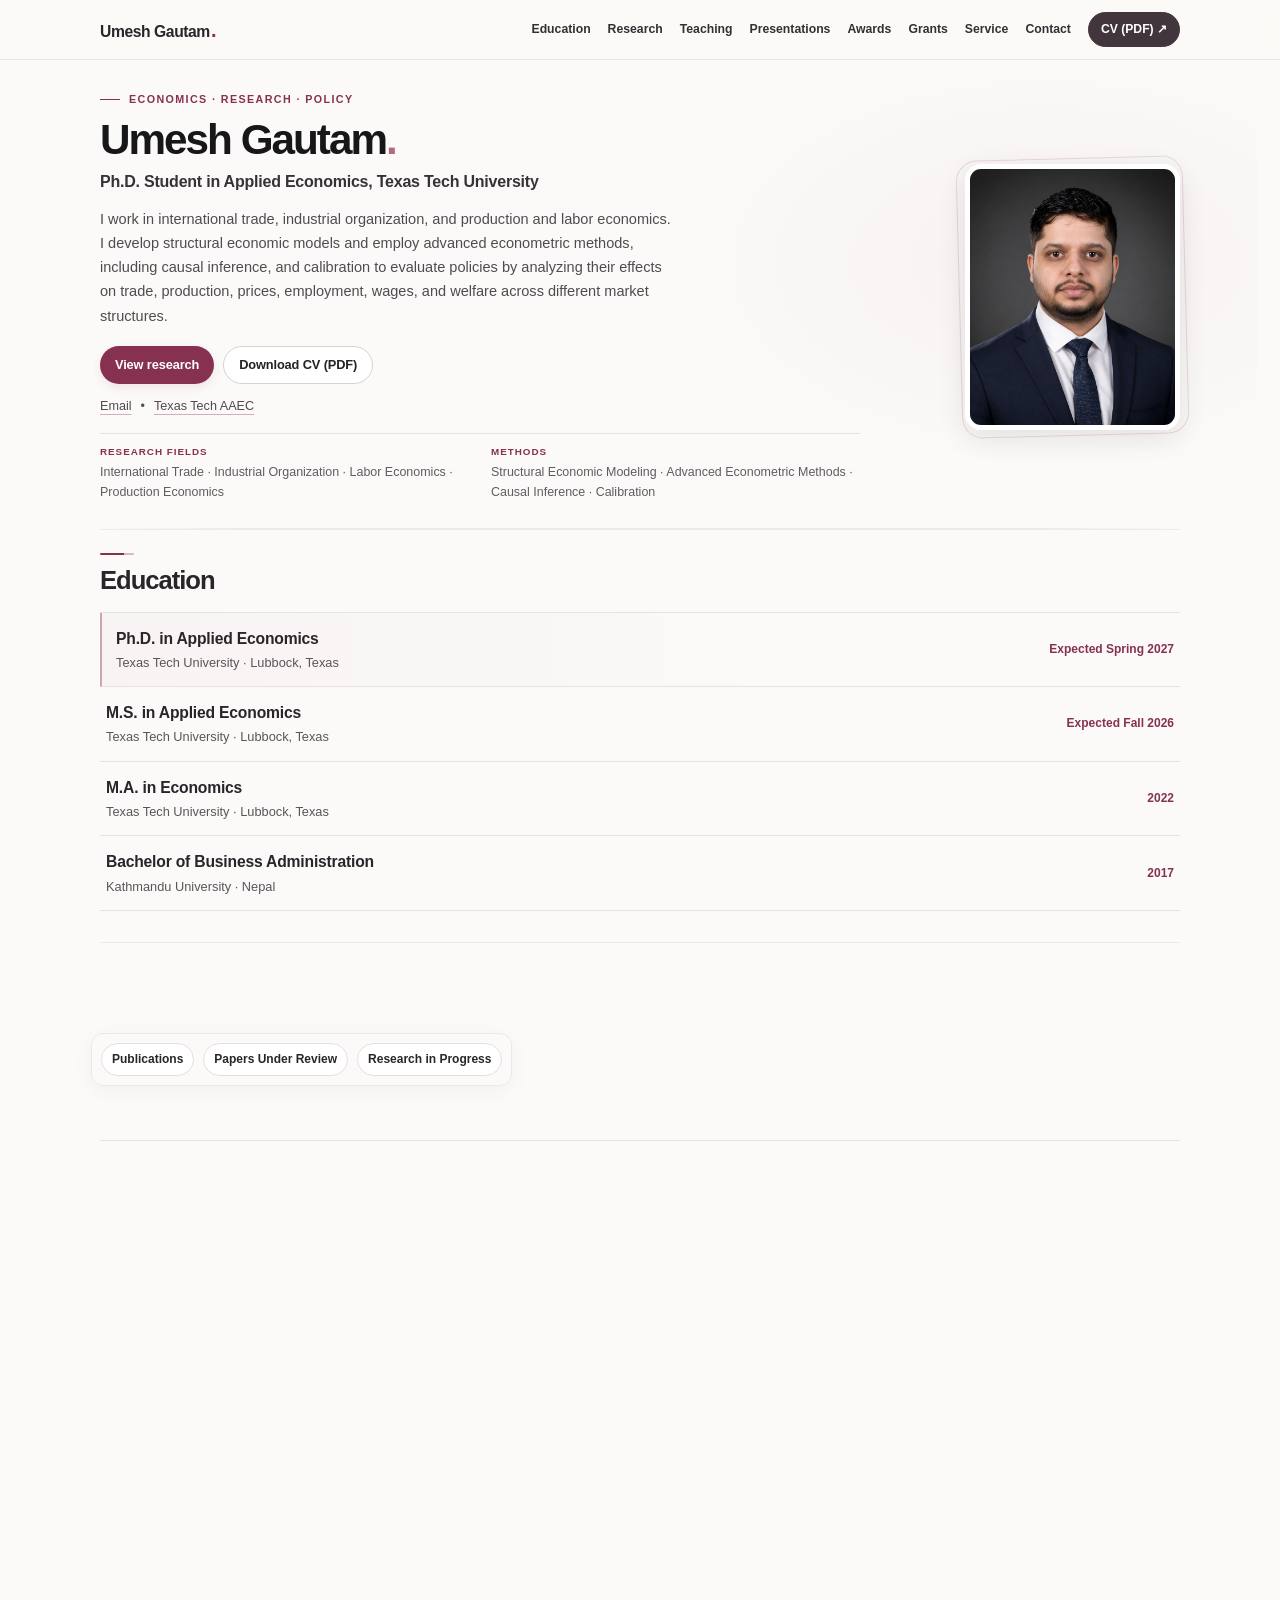
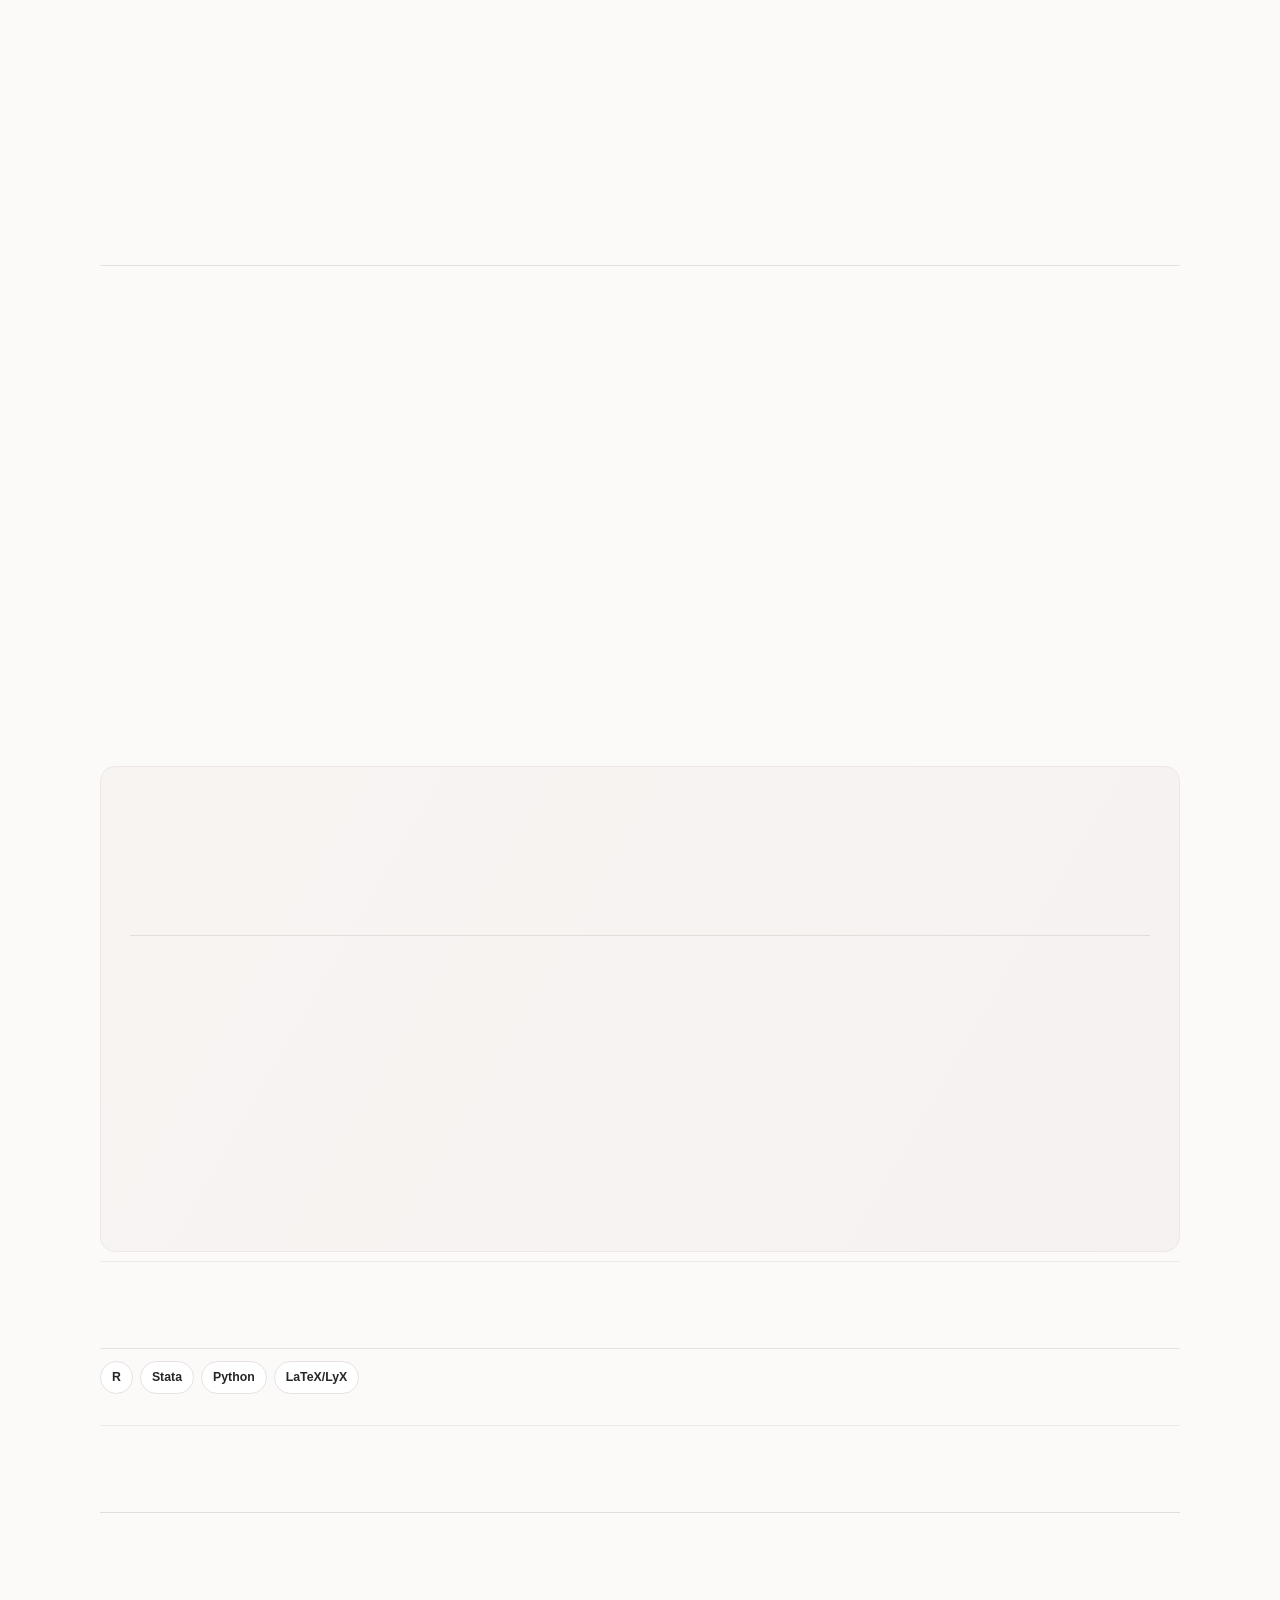
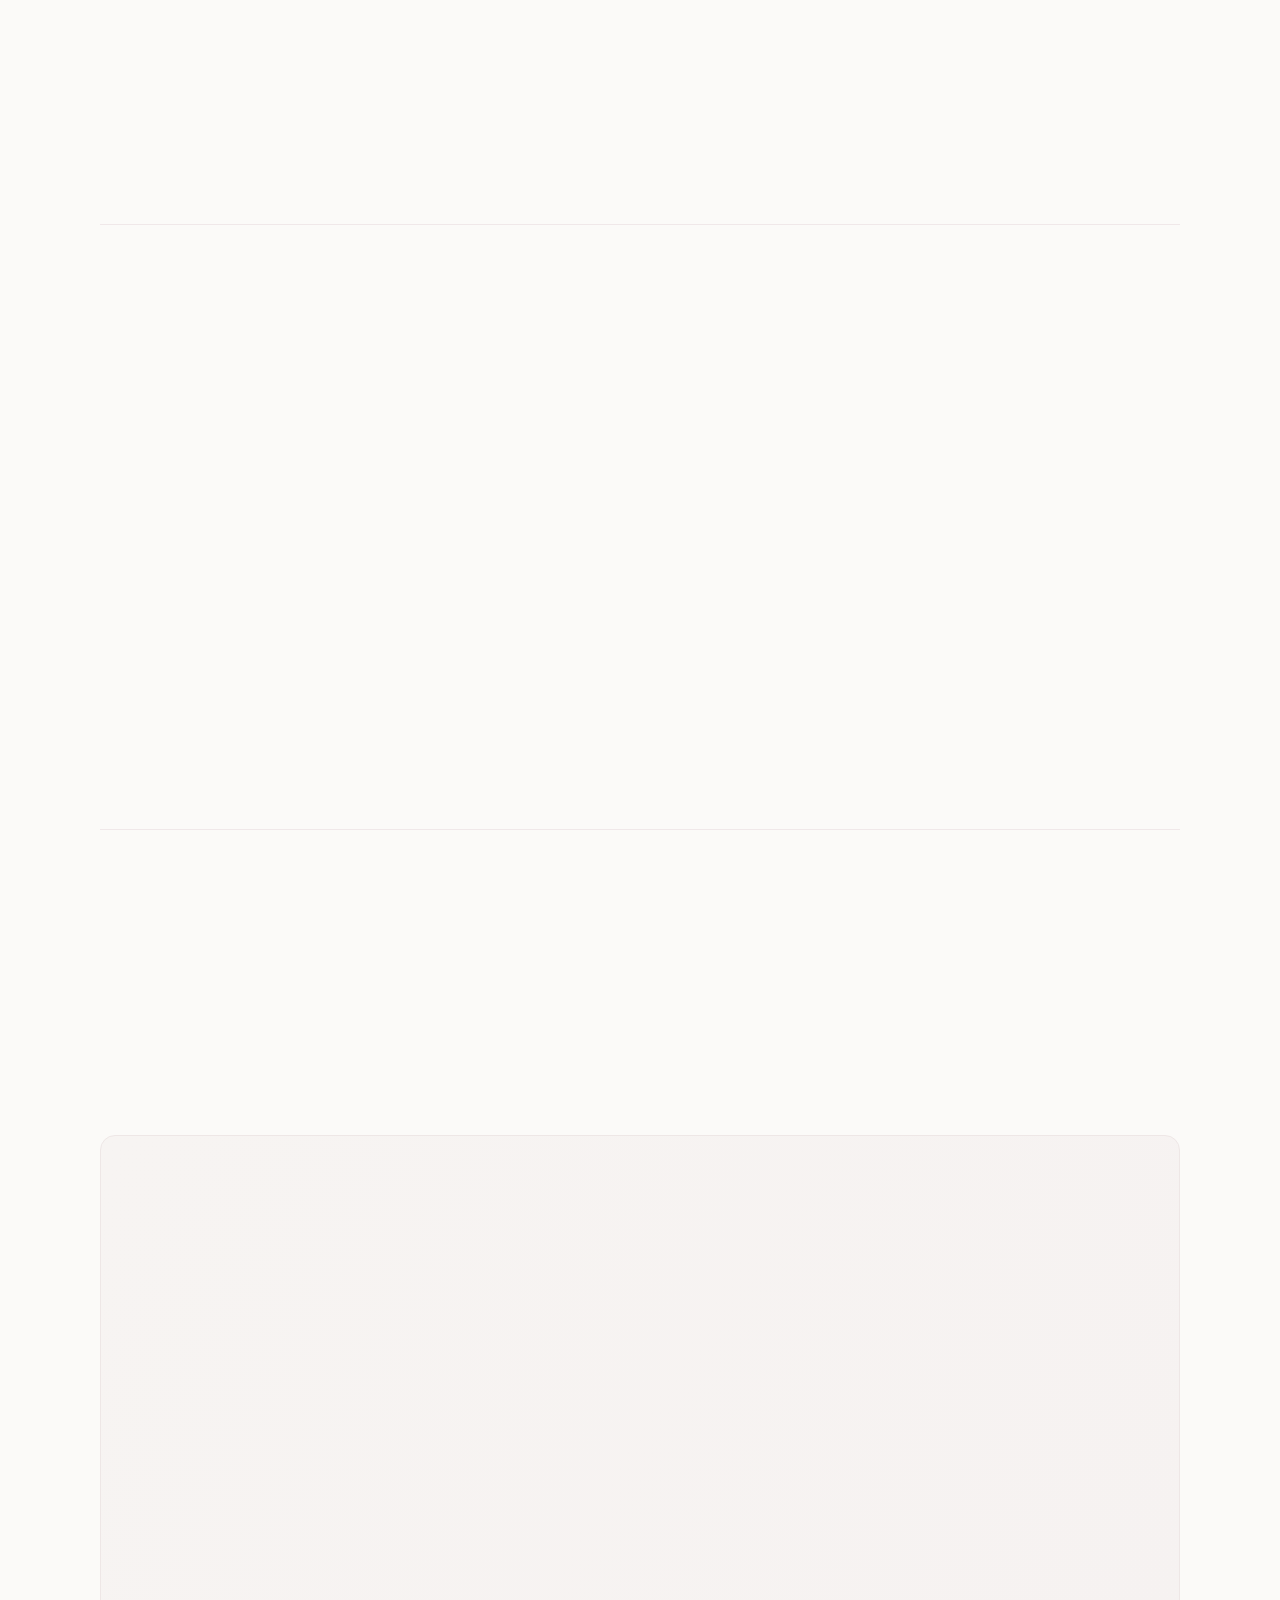
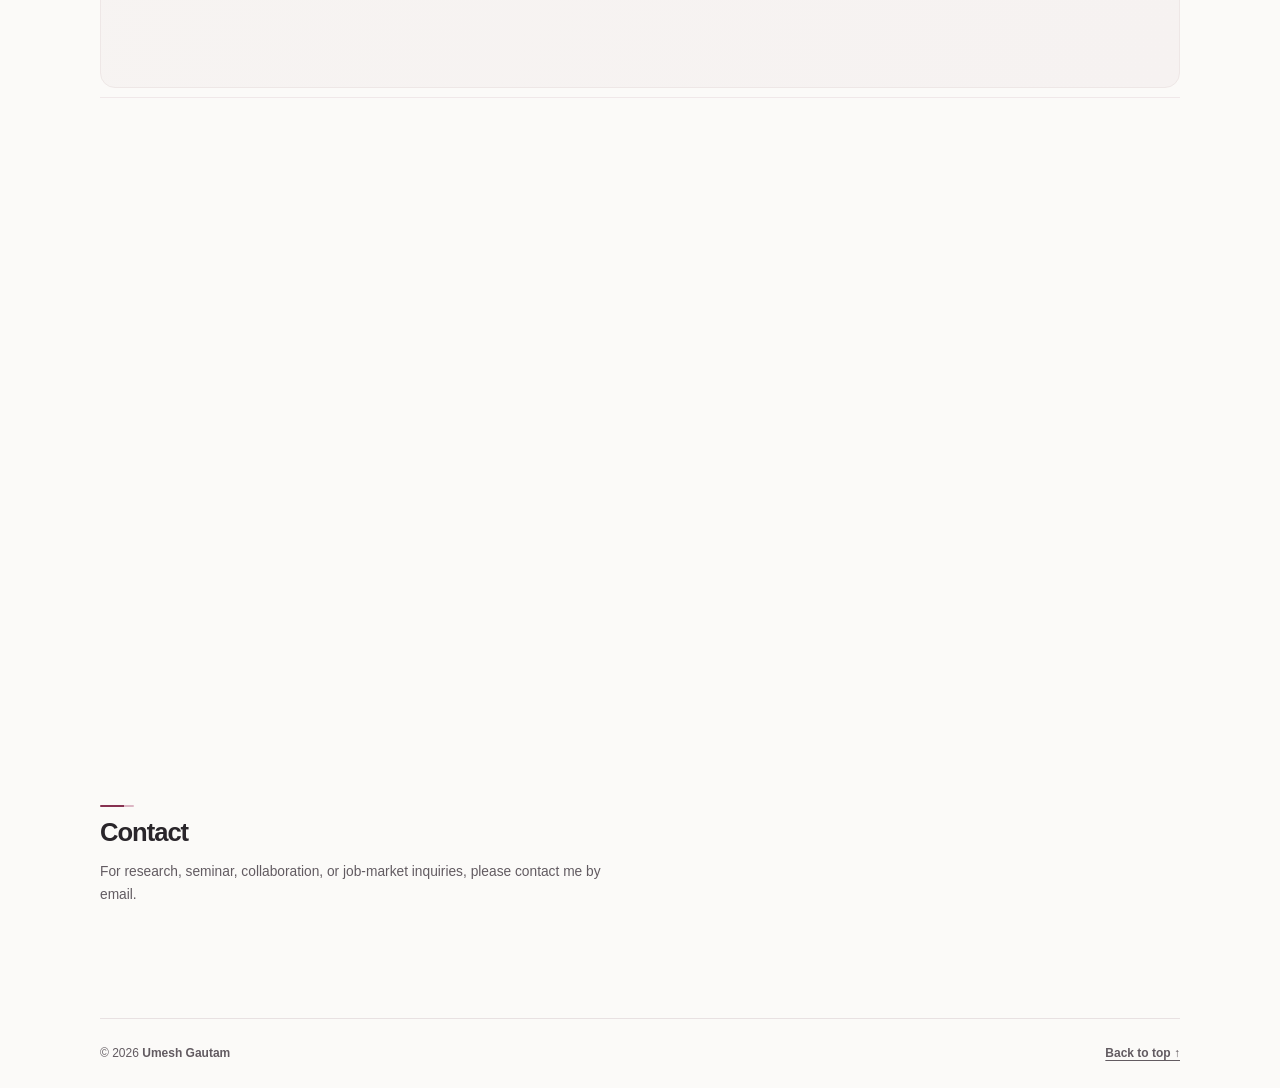
==== commit 4a01aaf7: "Refresh stylesheet and script so animated headings appear immediately" ====
--- a/index.html
+++ b/index.html
@@ -17,9 +17,9 @@
   <title>Umesh Gautam | Applied Economist</title>
   <link href="assets/favicon.svg" rel="icon" type="image/svg+xml"/>
   <link href="styles.css?v=20261103-teaching-weight" rel="stylesheet"/>
-  <link href="experience.css?v=20261107-editorial4" rel="stylesheet"/>
+  <link href="experience.css?v=20261107-headings5" rel="stylesheet"/>
   <script defer src="script.js"></script>
-  <script defer src="experience.js?v=20261107-editorial4"></script>
+  <script defer src="experience.js?v=20261107-headings5"></script>
 </head>
 <body>
 <a class="skip-link" href="#main">Skip to content</a>
--- a/experience.css
+++ b/experience.css
@@ -749,3 +749,35 @@
 @media (prefers-reduced-motion:reduce){
   .abstract-toggle::after,.education-primary{transition:none;}
 }
+
+
+/* Heading lift v5: same restrained upward interaction as View research.
+   Applies to section, subsection, paper, project, and academic titles.
+   Text remains non-clickable unless it was already a link. */
+@media (hover:hover) and (pointer:fine) and (prefers-reduced-motion:no-preference) {
+  main h1,
+  main h2,
+  main h3,
+  main h4 {
+    transition: transform .28s cubic-bezier(.2,.7,.2,1), color .24s ease;
+    will-change: auto;
+  }
+  main h1:hover,
+  main h2:hover,
+  main h3:hover,
+  main h4:hover {
+    transform: translateY(-3px);
+  }
+  /* Entrance animation also acts on the hero title; permit hover to win. */
+  .motion-ready .hero h1.reveal.is-visible:hover {
+    transform: translateY(-3px);
+  }
+  .section-heading h2:hover,
+  .contact-section h2:hover,
+  .subsection-heading h3:hover {
+    color: var(--accent);
+  }
+}
+@media (prefers-reduced-motion: reduce) {
+  main h1,main h2,main h3,main h4 { transition:none;transform:none!important; }
+}
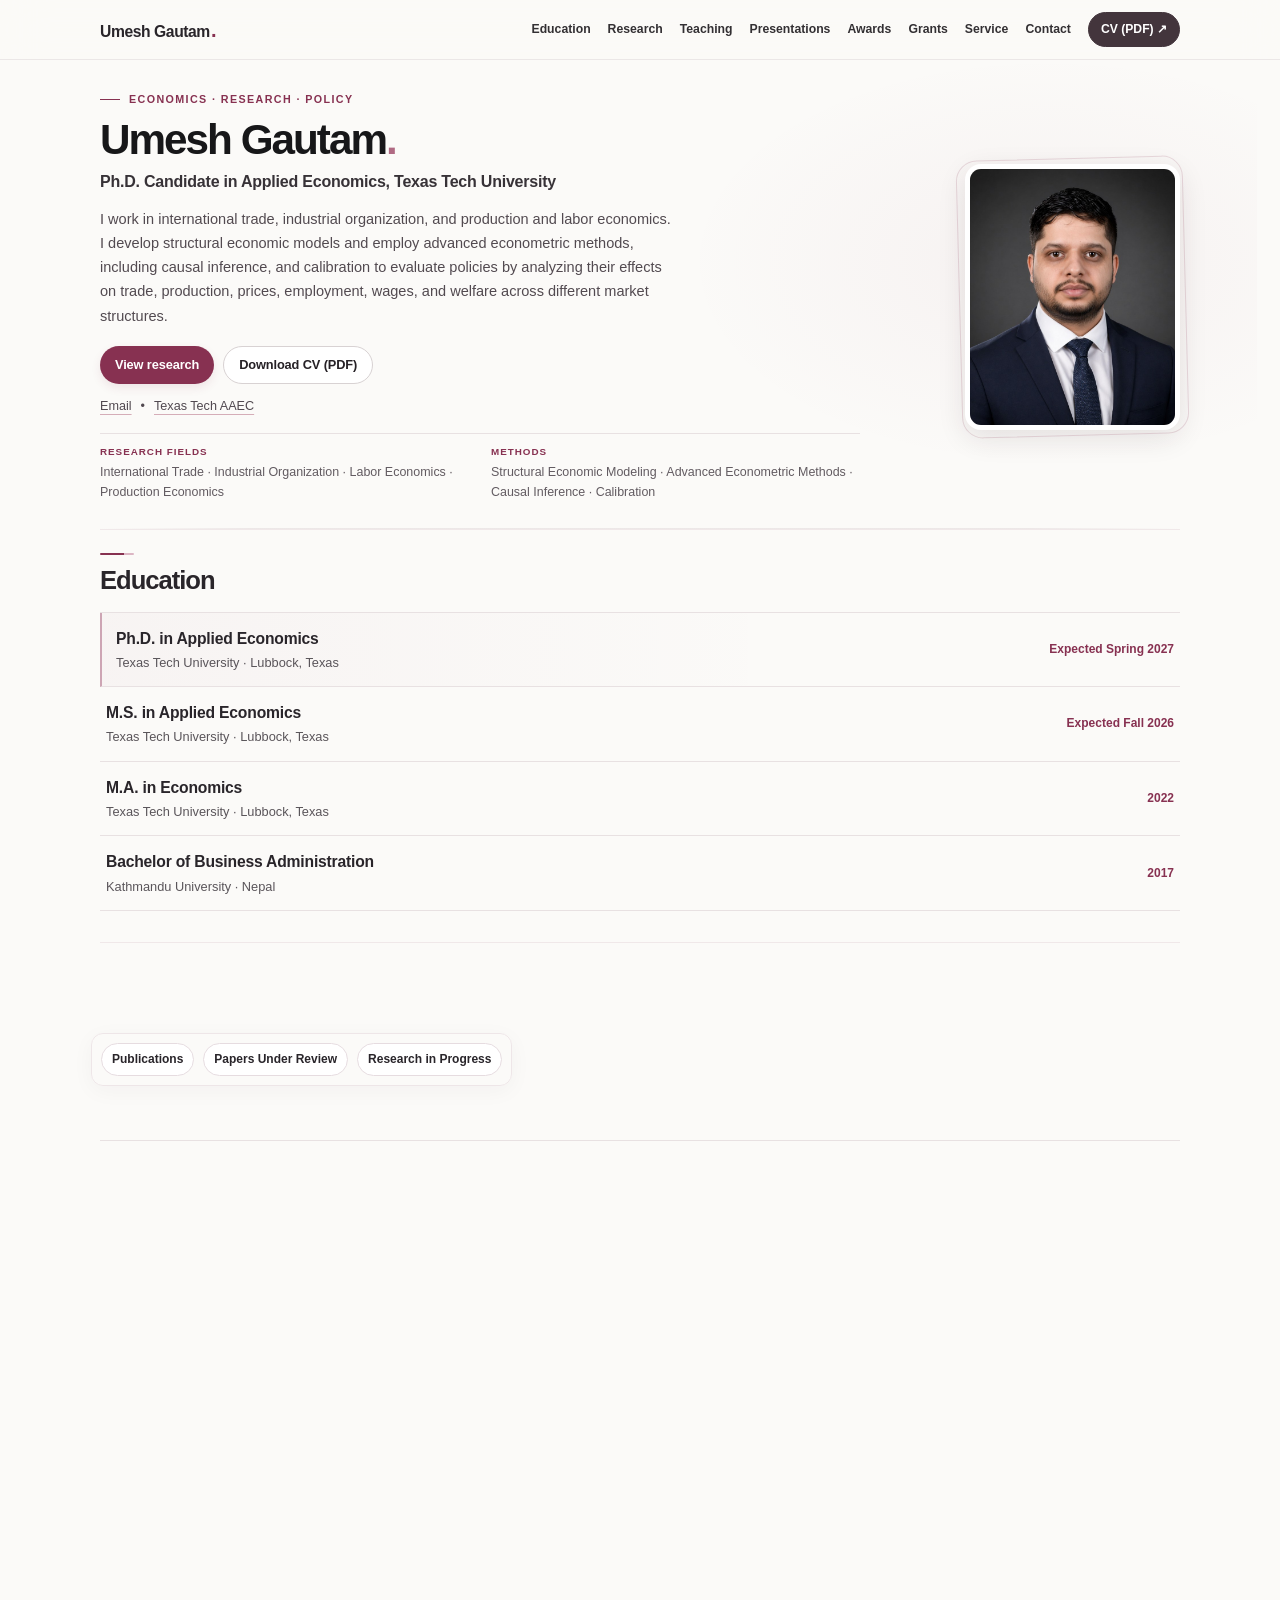
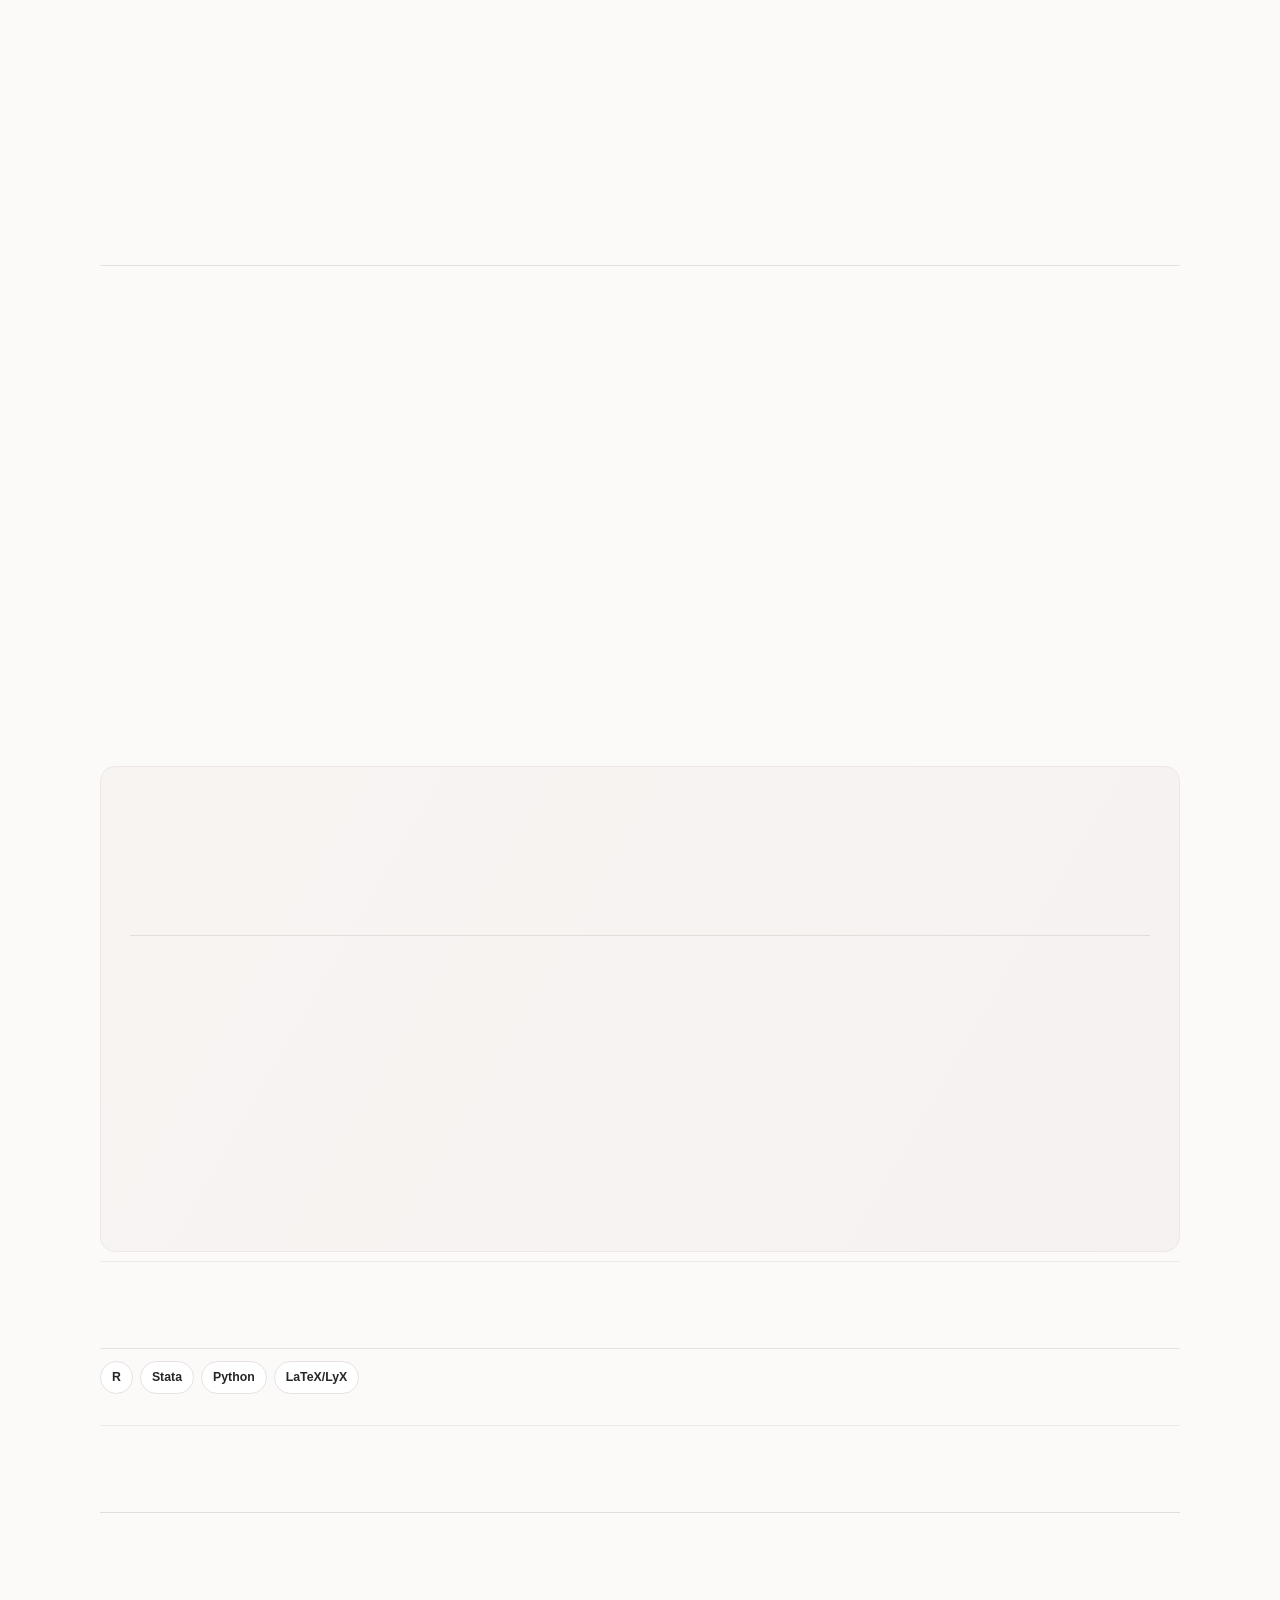
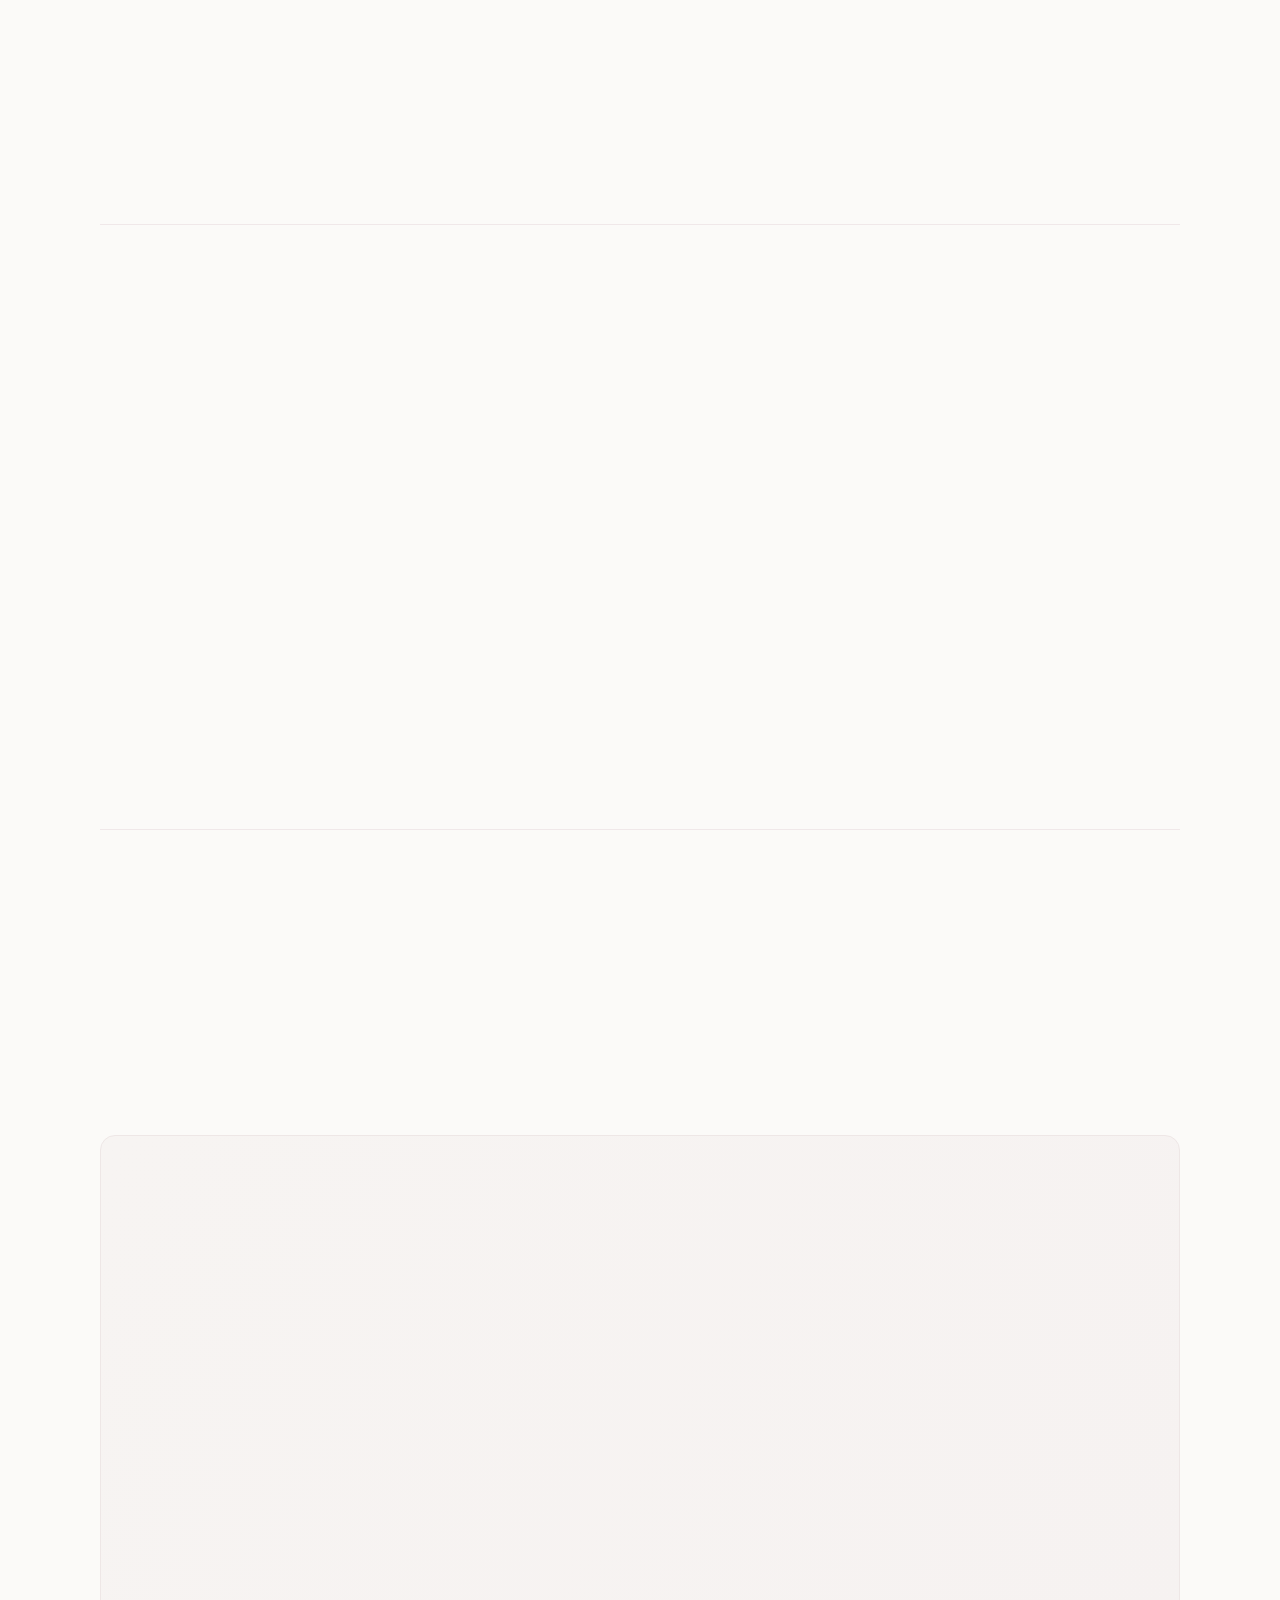
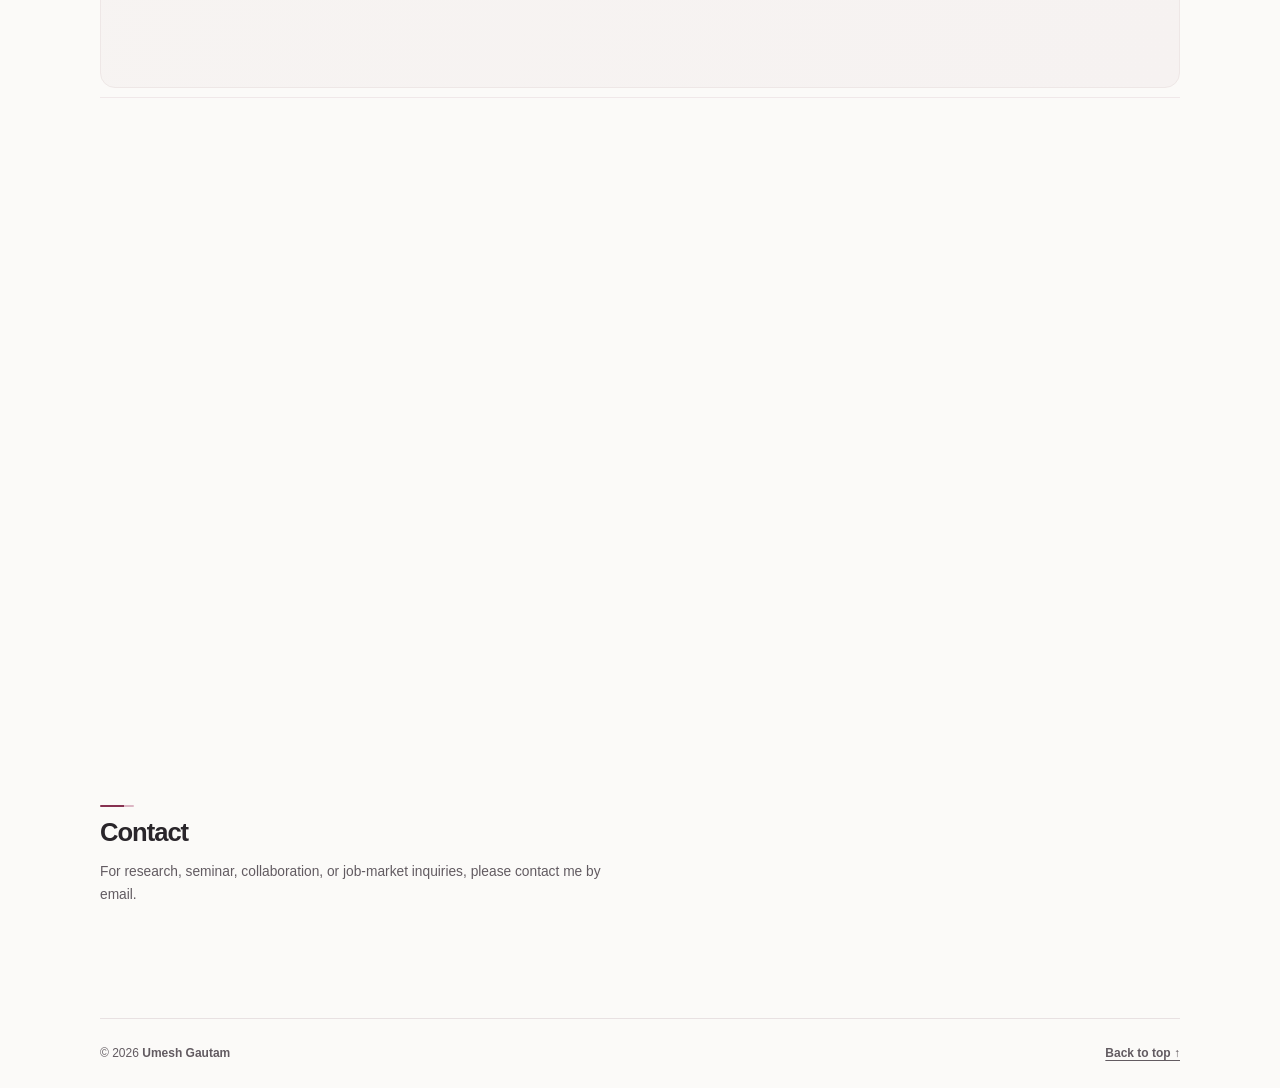
==== commit bece3f78: "Update academic website title to Ph.D. Candidate" ====
--- a/index.html
+++ b/index.html
@@ -17,7 +17,7 @@
   <title>Umesh Gautam | Applied Economist</title>
   <link href="assets/favicon.svg" rel="icon" type="image/svg+xml"/>
   <link href="styles.css?v=20261103-teaching-weight" rel="stylesheet"/>
-  <link href="experience.css?v=20261107-headings5" rel="stylesheet"/>
+  <link href="experience.css?v=20261107-headings6" rel="stylesheet"/>
   <script defer src="script.js"></script>
   <script defer src="experience.js?v=20261107-headings5"></script>
 </head>
@@ -47,7 +47,7 @@
     <div class="hero-copy">
       <p class="hero-eyebrow">Economics · Research · Policy</p>
       <h1 id="hero-title">Umesh Gautam</h1>
-      <p class="role">Ph.D. Student in Applied Economics, Texas Tech University</p>
+      <p class="role">Ph.D. Candidate in Applied Economics, Texas Tech University</p>
       <p class="hero-intro">I work in international trade, industrial organization, and production and labor economics. I develop structural economic models and employ advanced econometric methods, including causal inference, and calibration to evaluate policies by analyzing their effects on trade, production, prices, employment, wages, and welfare across different market structures.</p>
       <div class="hero-actions">
         <a class="button primary" href="#research">View research</a>
--- a/experience.css
+++ b/experience.css
@@ -751,33 +751,26 @@
 }
 
 
-/* Heading lift v5: same restrained upward interaction as View research.
-   Applies to section, subsection, paper, project, and academic titles.
-   Text remains non-clickable unless it was already a link. */
+/* Heading lift v6 — ONLY section and subsection headings.
+   Degree names, paper titles, project names and other content titles stay still. */
 @media (hover:hover) and (pointer:fine) and (prefers-reduced-motion:no-preference) {
-  main h1,
-  main h2,
-  main h3,
-  main h4 {
+  .section-heading h2,
+  .contact-section h2,
+  .subsection-heading h3 {
     transition: transform .28s cubic-bezier(.2,.7,.2,1), color .24s ease;
-    will-change: auto;
-  }
-  main h1:hover,
-  main h2:hover,
-  main h3:hover,
-  main h4:hover {
-    transform: translateY(-3px);
-  }
-  /* Entrance animation also acts on the hero title; permit hover to win. */
-  .motion-ready .hero h1.reveal.is-visible:hover {
-    transform: translateY(-3px);
   }
   .section-heading h2:hover,
   .contact-section h2:hover,
   .subsection-heading h3:hover {
+    transform: translateY(-3px);
     color: var(--accent);
   }
 }
-@media (prefers-reduced-motion: reduce) {
-  main h1,main h2,main h3,main h4 { transition:none;transform:none!important; }
-}
+@media (prefers-reduced-motion:reduce) {
+  .section-heading h2,
+  .contact-section h2,
+  .subsection-heading h3 {
+    transition:none;
+    transform:none!important;
+  }
+}
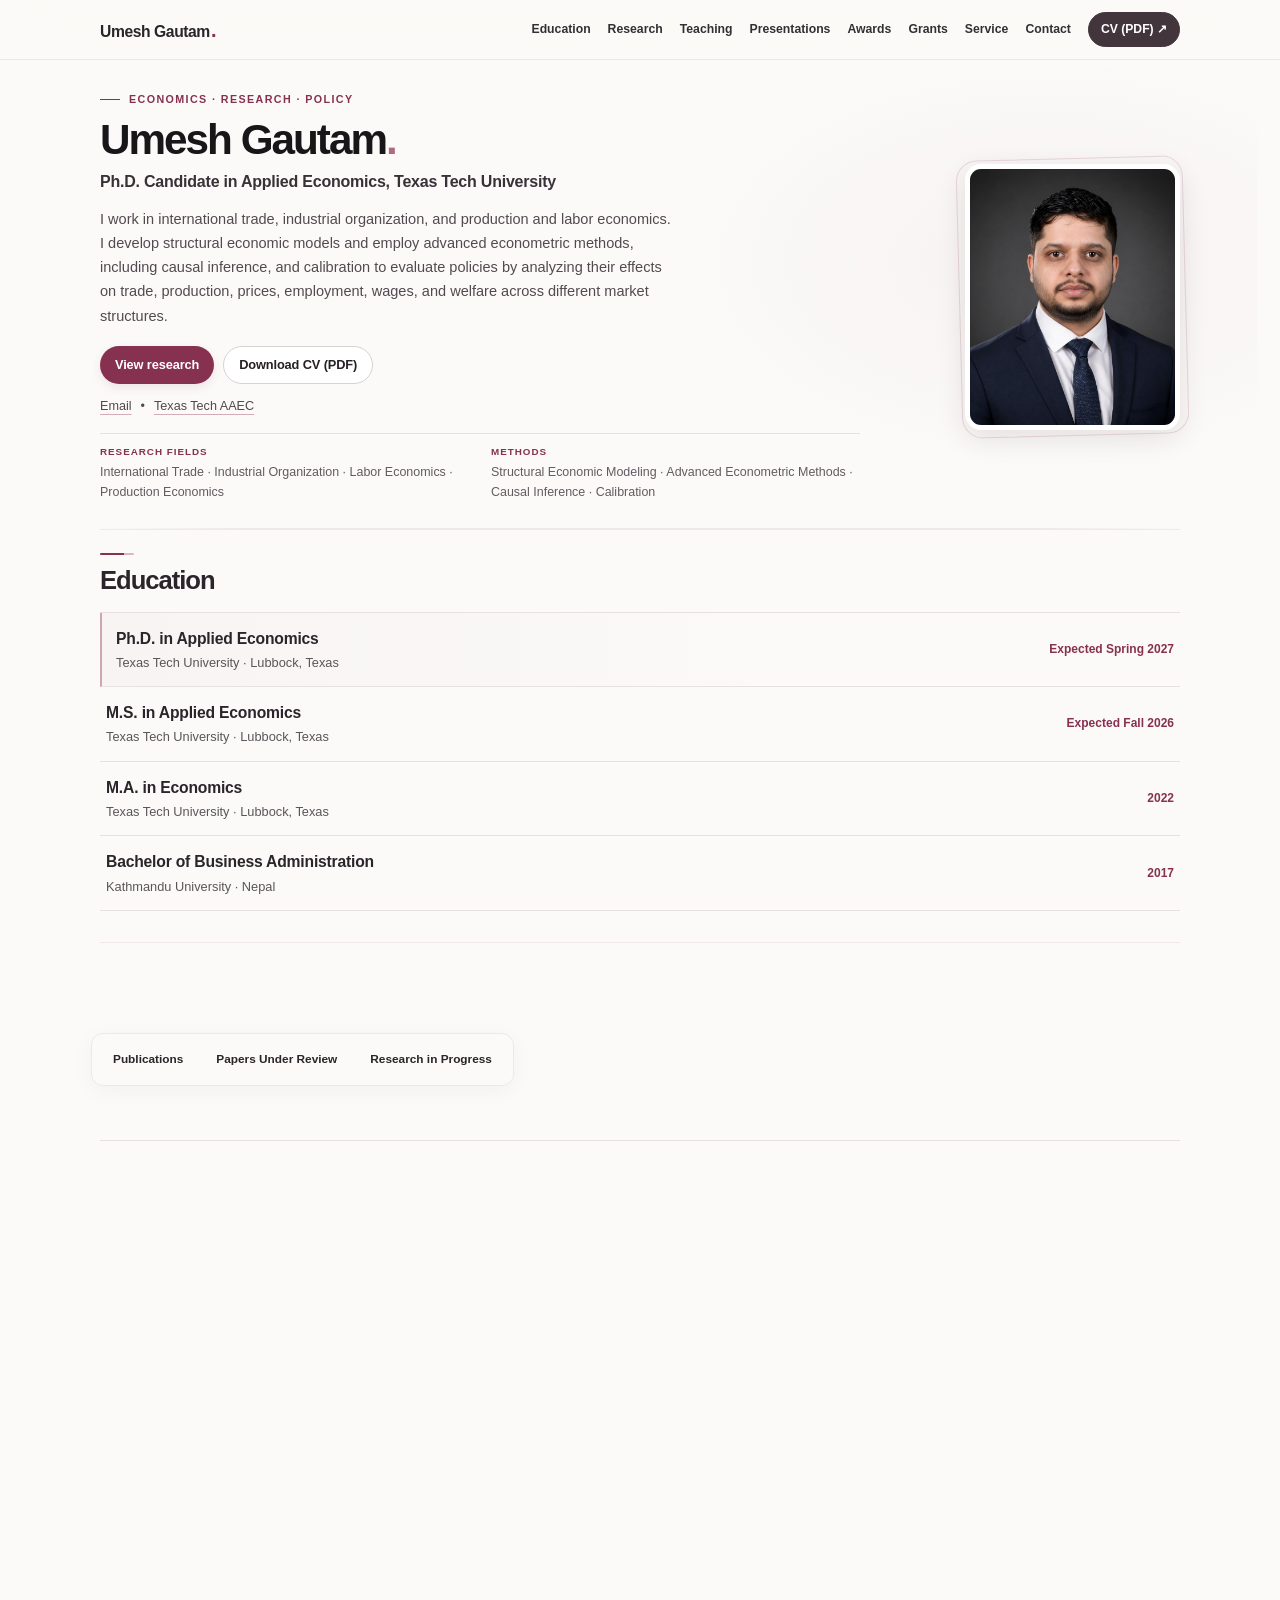
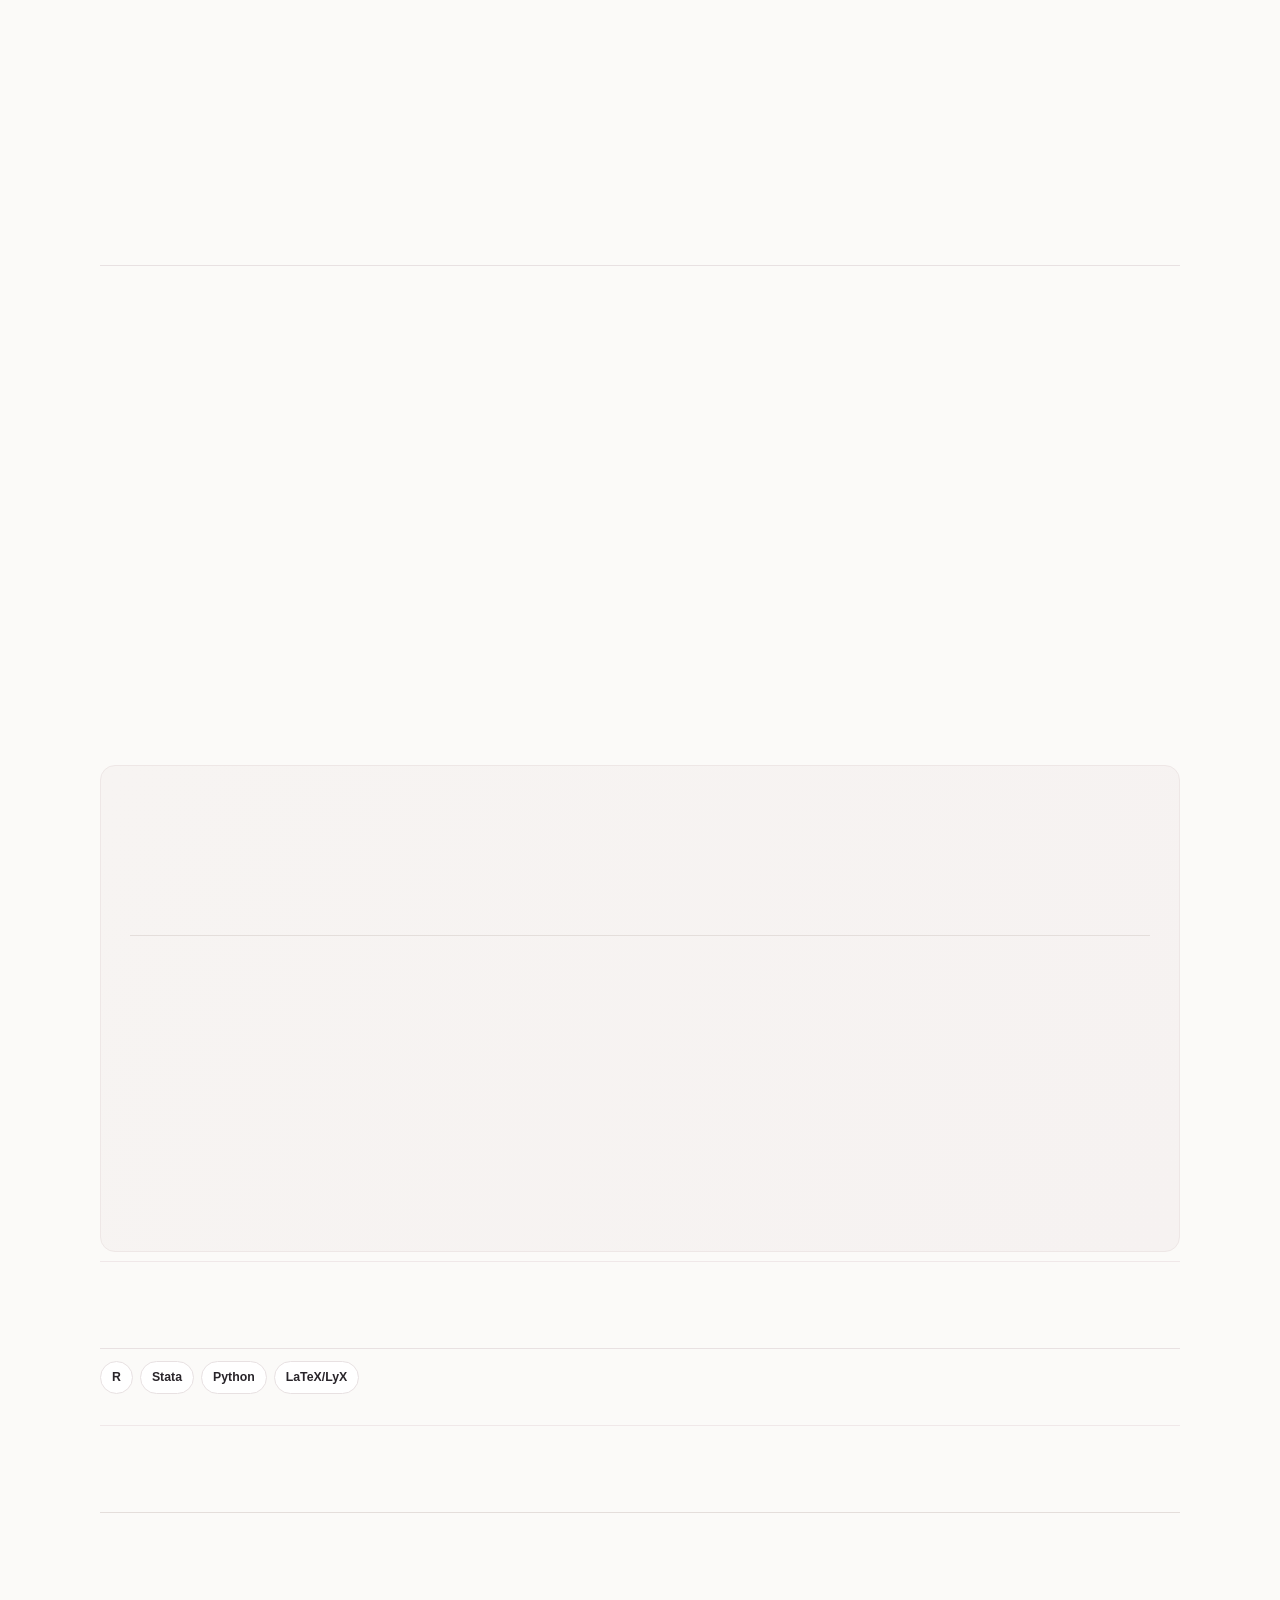
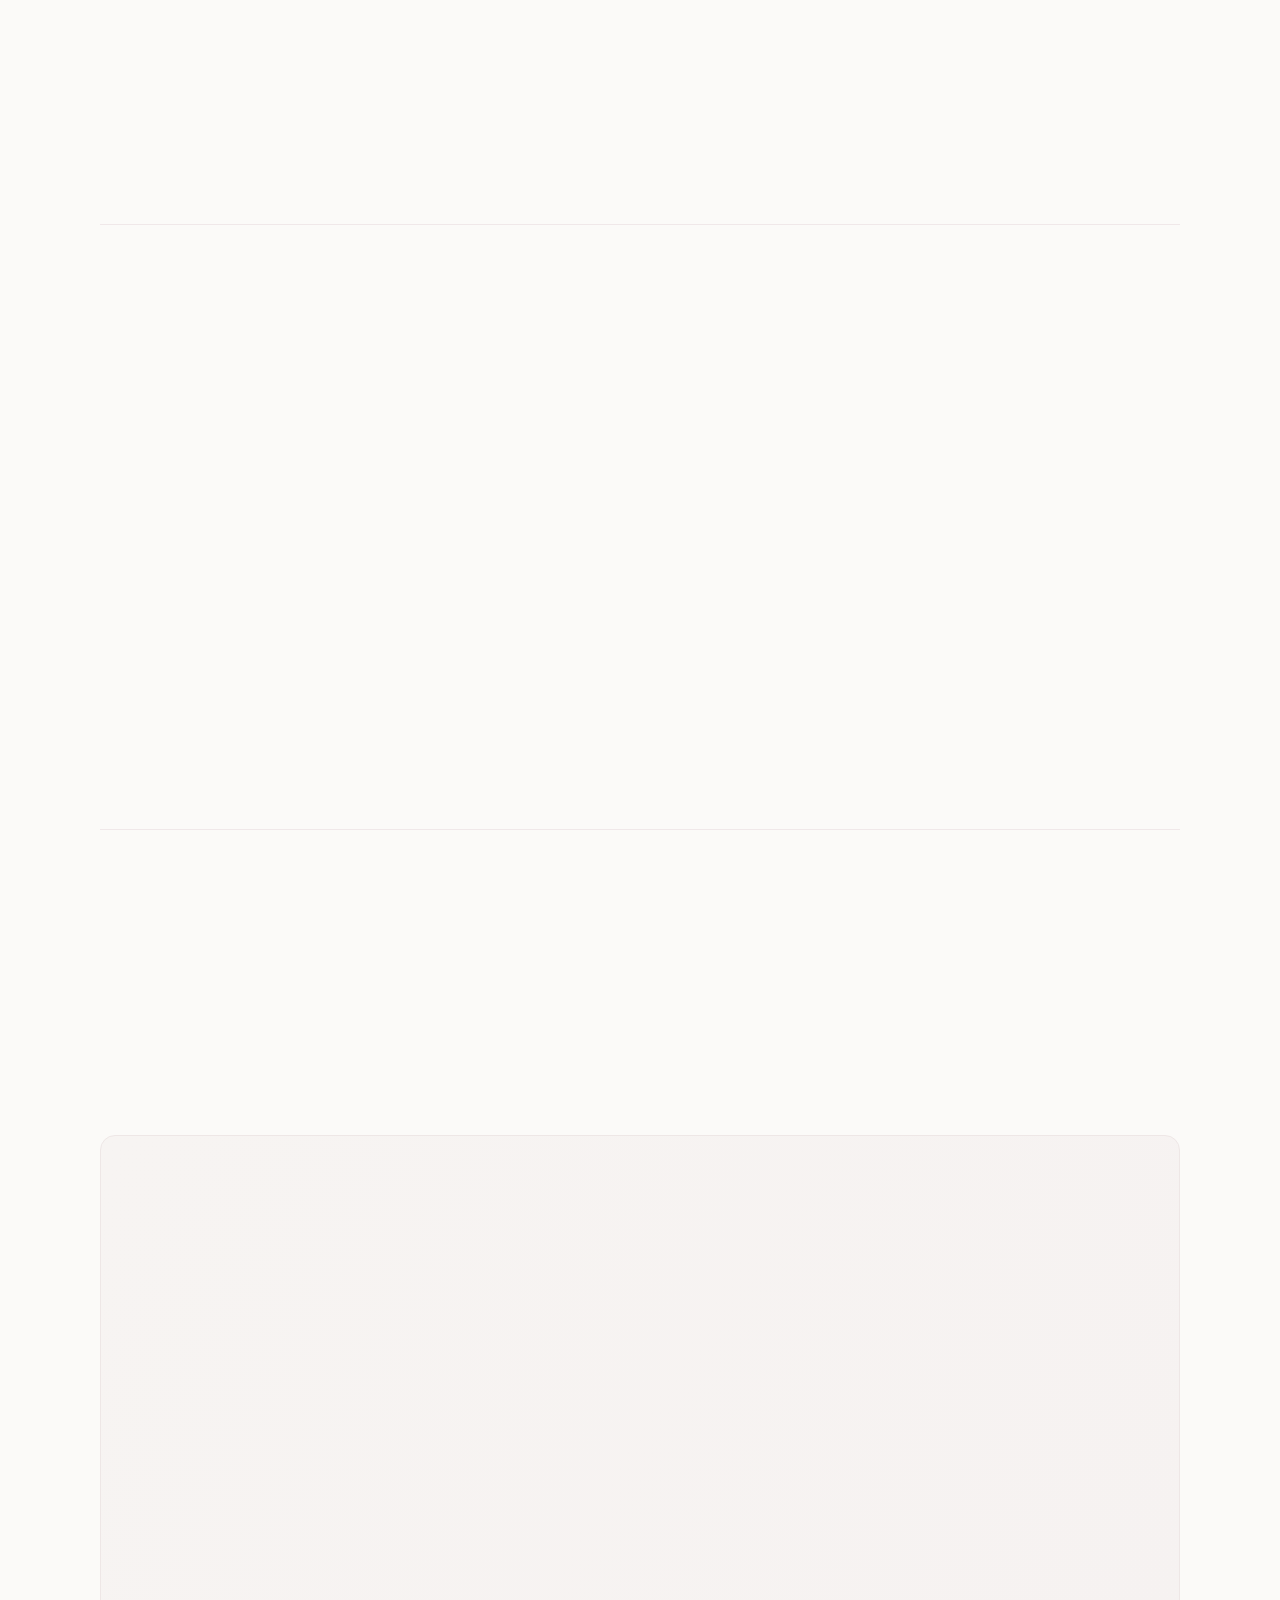
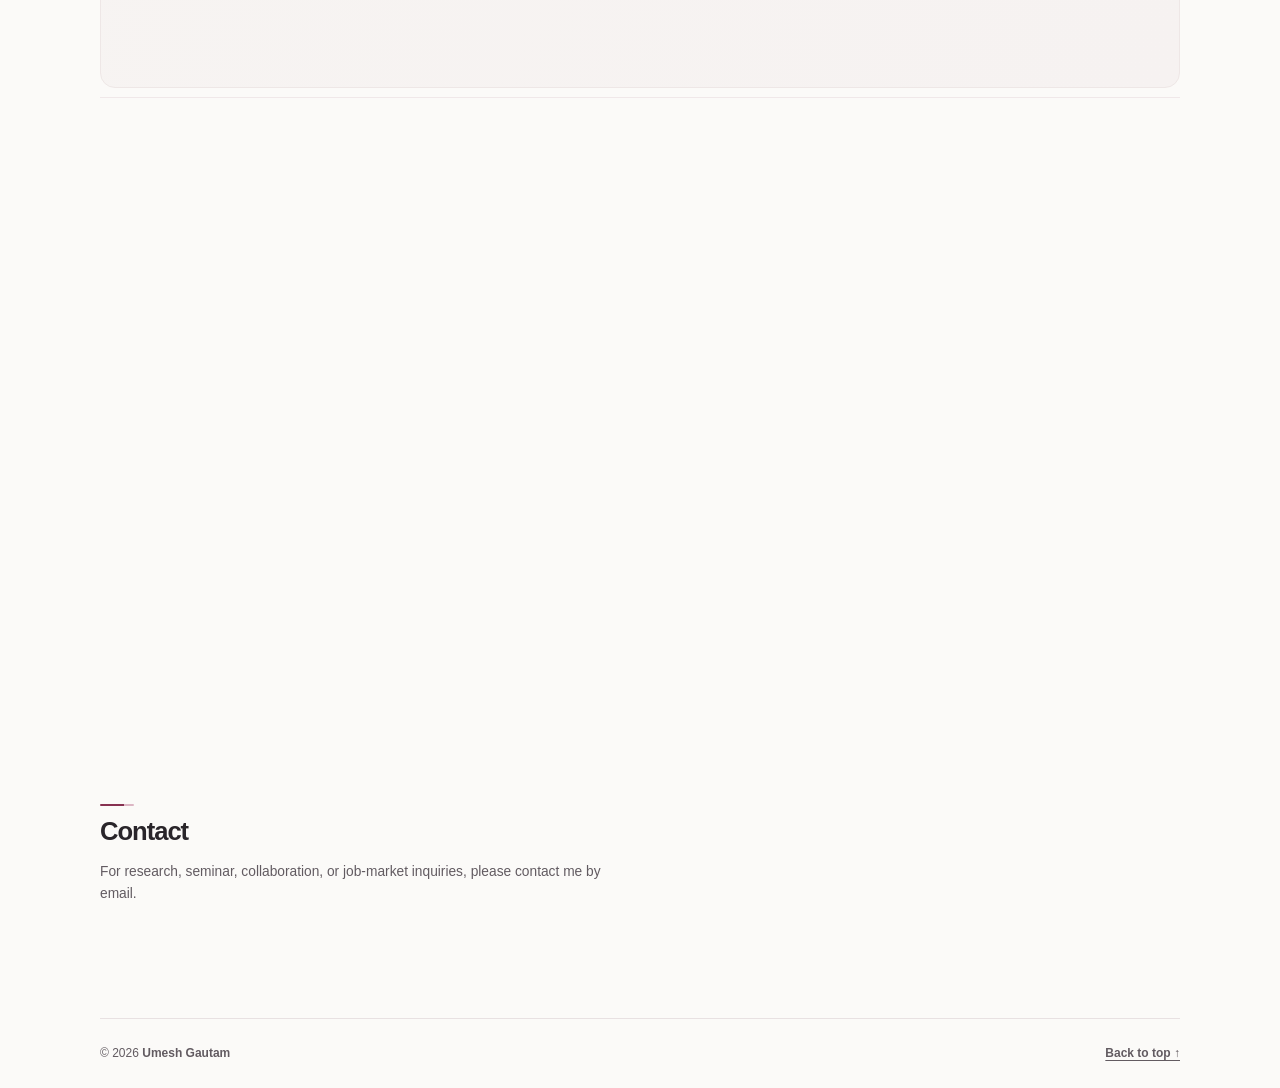
==== commit 545b76e0: "Clarify tree-nut research title to specify trade policy" ====
--- a/index.html
+++ b/index.html
@@ -173,7 +173,7 @@
     <div class="subsection-heading" id="papers-under-review"><h3>Papers Under Review</h3></div>
     <article class="feature-paper">
       <div class="paper-kicker">Job Market Paper</div>
-      <h3>Does Market Conduct Matter? Evidence from Global Tree-Nut Trade</h3>
+      <h3>Does Market Conduct Matter for Trade Policy? Evidence from Global Tree-Nut Trade</h3>
       <p class="paper-authors"><strong>Umesh Gautam</strong></p>
       <p class="paper-summary">Global tree-nut trade is modeled using structural gravity with endogenous markups and a representative multiproduct firm in each exporting country. Perfect, monopolistic, Bertrand, and Cournot competition are evaluated against observed trade shares, with Cournot providing the best fit. A free-trade counterfactual predicts substantial differences in trade reallocation and welfare across forms of market conduct. Results remain robust when allowing more symmetric firms per exporting country.</p>
     </article>
